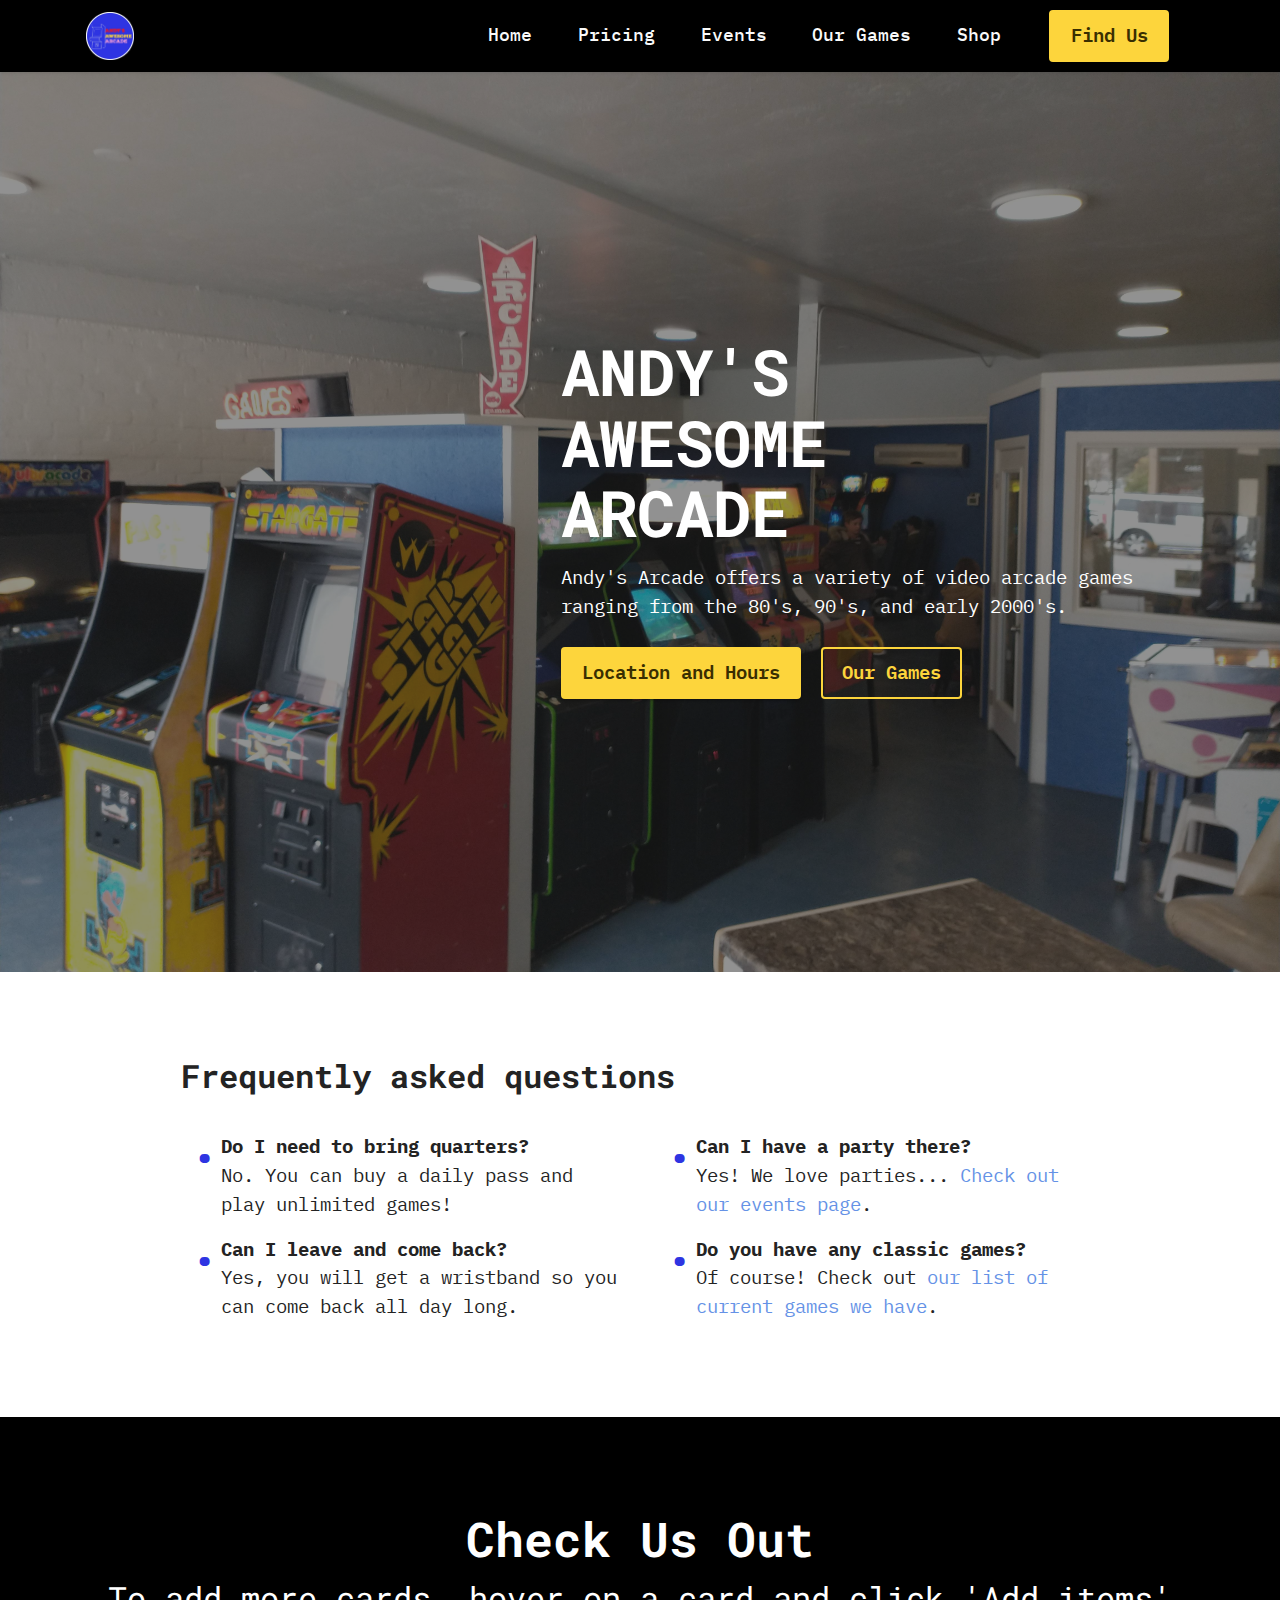
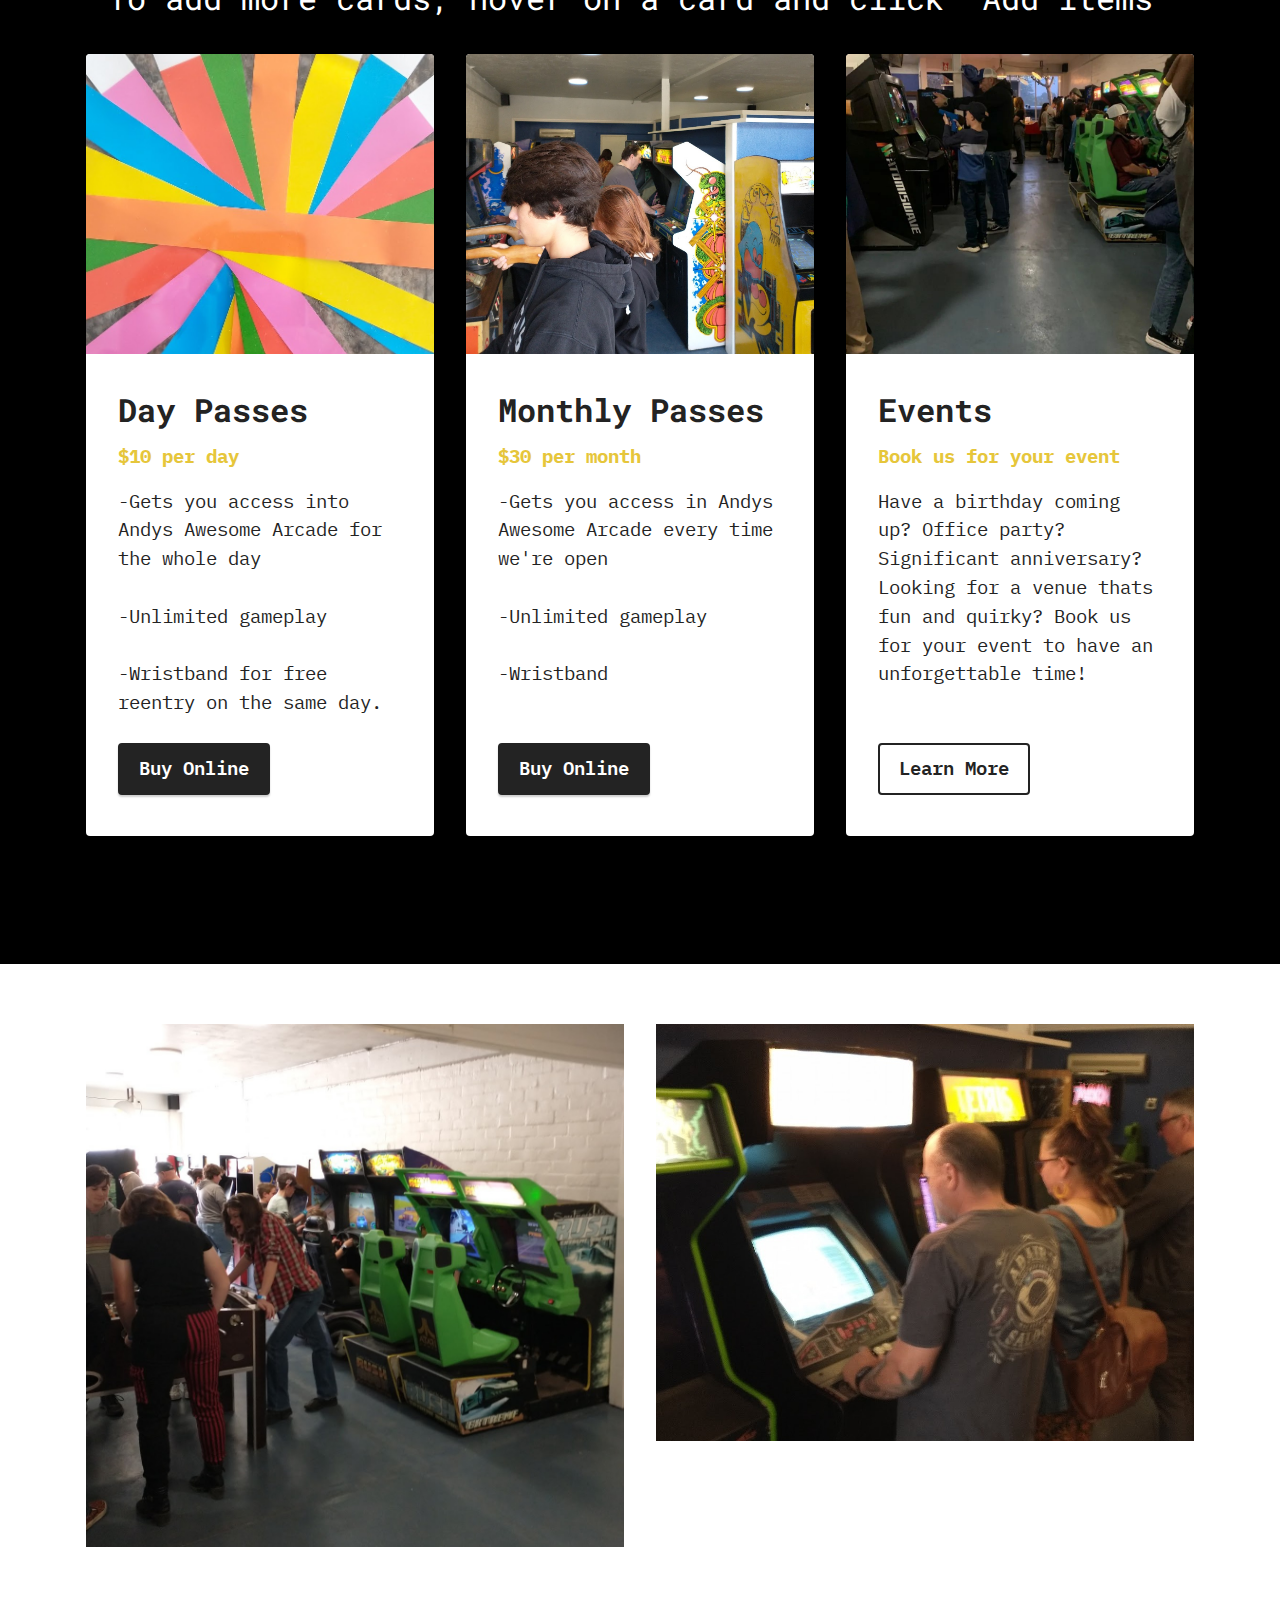
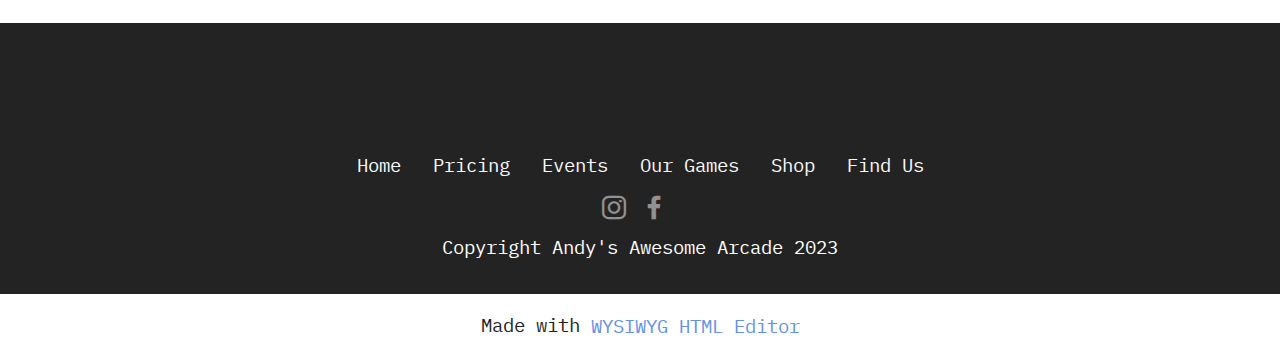
==== index.html @ a1ea24a4 "site" ====
<!DOCTYPE html>
<html  >
<head>
  <!-- Site made with Mobirise Website Builder v5.7.0, https://mobirise.com -->
  <meta charset="UTF-8">
  <meta http-equiv="X-UA-Compatible" content="IE=edge">
  <meta name="generator" content="Mobirise v5.7.0, mobirise.com">
  <meta name="viewport" content="width=device-width, initial-scale=1, minimum-scale=1">
  <link rel="shortcut icon" href="assets/images/316106478-10230409199519890-8951929779500217573-n.png" type="image/x-icon">
  <meta name="description" content="">
  
  
  <title>Home</title>
  <link rel="stylesheet" href="assets/bootstrap/css/bootstrap.min.css">
  <link rel="stylesheet" href="assets/bootstrap/css/bootstrap-grid.min.css">
  <link rel="stylesheet" href="assets/bootstrap/css/bootstrap-reboot.min.css">
  <link rel="stylesheet" href="assets/dropdown/css/style.css">
  <link rel="stylesheet" href="assets/socicon/css/styles.css">
  <link rel="stylesheet" href="assets/theme/css/style.css">
  <link rel="preload" href="https://fonts.googleapis.com/css?family=Roboto+Mono:100,200,300,400,500,600,700,100i,200i,300i,400i,500i,600i,700i&display=swap" as="style" onload="this.onload=null;this.rel='stylesheet'">
  <noscript><link rel="stylesheet" href="https://fonts.googleapis.com/css?family=Roboto+Mono:100,200,300,400,500,600,700,100i,200i,300i,400i,500i,600i,700i&display=swap"></noscript>
  <link rel="preload" href="https://fonts.googleapis.com/css?family=IBM+Plex+Mono:100,100i,200,200i,300,300i,400,400i,500,500i,600,600i,700,700i&display=swap" as="style" onload="this.onload=null;this.rel='stylesheet'">
  <noscript><link rel="stylesheet" href="https://fonts.googleapis.com/css?family=IBM+Plex+Mono:100,100i,200,200i,300,300i,400,400i,500,500i,600,600i,700,700i&display=swap"></noscript>
  <link rel="preload" as="style" href="assets/mobirise/css/mbr-additional.css"><link rel="stylesheet" href="assets/mobirise/css/mbr-additional.css" type="text/css">

  
  
  
</head>
<body>
  
  <section data-bs-version="5.1" class="menu menu2 cid-sFCw1qGFAI" once="menu" id="menu2-23">
    
    <nav class="navbar navbar-dropdown navbar-expand-lg">
        <div class="container">
            <div class="navbar-brand">
                <span class="navbar-logo">
                    <a href="https://mobiri.se">
                        <img src="assets/images/316106478-10230409199519890-8951929779500217573-n.png" alt="Mobirise Website Builder" style="height: 3rem;">
                    </a>
                </span>
                <span class="navbar-caption-wrap"><a class="navbar-caption text-black display-7" href="https://mobiri.se"></a></span>
            </div>
            <button class="navbar-toggler" type="button" data-toggle="collapse" data-bs-toggle="collapse" data-target="#navbarSupportedContent" data-bs-target="#navbarSupportedContent" aria-controls="navbarNavAltMarkup" aria-expanded="false" aria-label="Toggle navigation">
                <div class="hamburger">
                    <span></span>
                    <span></span>
                    <span></span>
                    <span></span>
                </div>
            </button>
            <div class="collapse navbar-collapse" id="navbarSupportedContent">
                <ul class="navbar-nav nav-dropdown" data-app-modern-menu="true"><li class="nav-item"><a class="nav-link link text-white text-primary display-4" href="index.html">Home</a></li>
                    <li class="nav-item"><a class="nav-link link text-white text-primary display-4" href="pricing.html">Pricing</a></li><li class="nav-item"><a class="nav-link link text-white text-primary display-4" href="events.html">Events</a></li><li class="nav-item"><a class="nav-link link text-white text-primary display-4" href="our-games.html">Our Games</a></li>
                    <li class="nav-item"><a class="nav-link link text-white text-primary display-4" href="shop.html">Shop</a>
                    </li></ul>
                
                <div class="navbar-buttons mbr-section-btn"><a class="btn btn-warning display-7" href="find-us.html">Find Us</a></div>
            </div>
        </div>
    </nav>
</section>

<section data-bs-version="5.1" class="header5 cid-tt7wXr9vzv mbr-fullscreen" id="header5-4">

    

    
    <div class="mbr-overlay" style="opacity: 0.5; background-color: rgb(35, 35, 35);"></div>

    <div class="container">
        <div class="row justify-content-end">
            <div class="col-12 col-lg-7">
                <h1 class="mbr-section-title mbr-fonts-style mbr-white mb-3 display-1"><strong>ANDY'S</strong><br><strong>AWESOME</strong><br><strong>ARCADE</strong></h1>
                
                <p class="mbr-text mbr-fonts-style mbr-white display-7">Andy's Arcade offers a variety of video arcade games ranging from the 80's, 90's, and early 2000's.<br></p>
                <div class="mbr-section-btn mt-3"><a class="btn btn-warning display-7" href="find-us.html">Location and Hours</a>
                    <a class="btn btn-warning-outline display-7" href="our-games.html">Our Games</a></div>
            </div>
        </div>
    </div>
</section>

<section data-bs-version="5.1" class="content13 cid-tt9j4soLfM" id="content13-5">
    

    
    
    <div class="container">
        <div class="row justify-content-center">
            <div class="col-md-12 col-lg-10">
                <h3 class="mbr-section-title mbr-fonts-style mb-4 display-5">
                    <strong>Frequently asked questions</strong>
                </h3>
            </div>
        </div>
        <div class="row justify-content-center">
            <div class="col-md-12 col-lg-10">
                <div class="row justify-content-center">
                    <div class="col-12 col-lg-6">
                        <ul class="list mbr-fonts-style display-7">
                            <li><strong>Do I need to bring quarters?</strong><br>No. You can buy a daily pass and play unlimited games!</li>
                            <li><strong>Can I leave and come back?</strong><br>Yes, you will get a wristband so you can come back all day long.</li>
                        </ul>
                    </div>
                    <div class="col-12 col-lg-6">
                        <ul class="list mbr-fonts-style display-7">
                            <li><strong>Can I have a party there?
                                </strong><br>Yes! We love parties... <a href="events.html" class="text-primary">Check out our events page</a>.&nbsp;</li>
                            <li><strong>Do you have any classic games?<br></strong>Of course! Check out <a href="our-games.html" class="text-primary">our list of current games we have</a>.</li>
                        </ul>
                    </div>
                </div>
            </div>
        </div>
    </div>
</section>

<section data-bs-version="5.1" class="features4 cid-tt9jdvpt4F" id="features4-6">
    
    
    <div class="container">
        <div class="mbr-section-head">
            <h4 class="mbr-section-title mbr-fonts-style align-center mb-0 display-2"><strong>Check Us Out</strong></h4>
            <h5 class="mbr-section-subtitle mbr-fonts-style align-center mb-0 mt-2 display-5">To add more cards, hover on a card and
                click 'Add items'</h5>
        </div>
        <div class="row mt-4">
            <div class="item features-image сol-12 col-md-6 col-lg-4">
                <div class="item-wrapper">
                    <div class="item-img">
                        <img src="assets/images/writr.jpeg" alt="Mobirise Website Builder" title="">
                    </div>
                    <div class="item-content">
                        <h5 class="item-title mbr-fonts-style display-5"><strong>Day Passes</strong></h5>
                        <h6 class="item-subtitle mbr-fonts-style mt-1 display-7"><strong>$10 per day&nbsp;</strong></h6>
                        <p class="mbr-text mbr-fonts-style mt-3 display-7">-Gets you access into Andys Awesome Arcade for the whole day<br><br>-Unlimited gameplay<br><br>-Wristband for free reentry on the same day.</p>
                    </div>
                    <div class="mbr-section-btn item-footer mt-2"><a href="https://buy.stripe.com/test_9AQ2af2Mjepc3XWaEE" class="btn item-btn btn-black display-7" target="_blank">Buy Online</a></div>
                </div>
            </div>
            <div class="item features-image сol-12 col-md-6 col-lg-4">
                <div class="item-wrapper">
                    <div class="item-img">
                        <img src="assets/images/untitled2.jpeg" alt="Mobirise Website Builder" title="">
                    </div>
                    <div class="item-content">
                        <h5 class="item-title mbr-fonts-style display-5"><strong>Monthly Passes</strong></h5>
                        <h6 class="item-subtitle mbr-fonts-style mt-1 display-7"><strong>$30 per month</strong></h6>
                        <p class="mbr-text mbr-fonts-style mt-3 display-7">-Gets you access in Andys Awesome Arcade every time we're open<br><br>-Unlimited gameplay<br><br>-Wristband&nbsp;&nbsp;</p>
                    </div>
                    <div class="mbr-section-btn item-footer mt-2"><a href="https://buy.stripe.com/test_8wM3ejgD94OC6645kl" class="btn item-btn btn-black display-7" target="_blank">Buy Online</a></div>
                </div>
            </div>
            <div class="item features-image сol-12 col-md-6 col-lg-4">
                <div class="item-wrapper">
                    <div class="item-img">
                        <img src="assets/images/322487563-914910169666639-5383167619976164730-n.jpeg" alt="Mobirise Website Builder" title="">
                    </div>
                    <div class="item-content">
                        <h5 class="item-title mbr-fonts-style display-5"><strong>Events</strong></h5>
                        <h6 class="item-subtitle mbr-fonts-style mt-1 display-7"><strong>Book us for your event</strong></h6>
                        <p class="mbr-text mbr-fonts-style mt-3 display-7">Have a birthday coming up? Office party? Significant anniversary? Looking for a venue thats fun and quirky? Book us for your event to have an unforgettable time!  <br></p>
                    </div>
                    <div class="mbr-section-btn item-footer mt-2"><a href="page4.html" class="btn item-btn btn-black-outline display-7" target="_blank">Learn More</a></div>
                </div>
            </div>

        </div>
    </div>
</section>

<section data-bs-version="5.1" class="image5 cid-tt9tmgDSw0" id="image5-g">
    
    
    
    <div class="container">
        <div class="row">
            <div class="col-12 col-md-12">
                <div class="row">
                    <div class="col-12 col-lg-6">
                        <div class="img-item mb-3">
                            <img src="assets/images/untitled3.jpeg" alt="Mobirise Website Builder">
                            
                        </div>
                    </div>
                    <div class="col-12 col-lg">
                        <div class="img-item mb-3">
                            <img src="assets/images/old.jpeg" alt="Mobirise Website Builder">
                            
                        </div>
                    </div>
                </div>
            </div>
        </div>
    </div>
</section>

<section data-bs-version="5.1" class="footer3 cid-sFCygHrmNf" once="footers" id="footer3-24">

    

    

    <div class="container">
        <div class="row align-center mbr-white">
            <div class="row row-links">
                <ul class="foot-menu">
                    
                    
                    
                    
                    
                <li class="foot-menu-item mbr-fonts-style display-7"><a href="index.html" class="text-white">Home</a></li><li class="foot-menu-item mbr-fonts-style display-7"><a href="pricing.html" class="text-white text-primary">Pricing</a></li><li class="foot-menu-item mbr-fonts-style display-7"><a href="events.html" class="text-white text-primary">Events</a></li><li class="foot-menu-item mbr-fonts-style display-7"><a href="our-games.html" class="text-white text-primary">Our Games</a></li><li class="foot-menu-item mbr-fonts-style display-7"><a href="shop.html" class="text-white text-primary">Shop</a></li><li class="foot-menu-item mbr-fonts-style display-7"><a href="find-us.html" class="text-white text-primary">Find Us</a></li></ul>
            </div>
            <div class="row social-row">
                <div class="social-list align-right pb-2">
                    
                    
                    
                    
                    
                    
                <div class="soc-item">
                        <a href="https://www.instagram.com/andysawesomearcade" target="_blank">
                            <span class="mbr-iconfont mbr-iconfont-social socicon-instagram socicon"></span>
                        </a>
                    </div><div class="soc-item">
                        <a href="https://www.facebook.com/people/Andys-Awesome-Arcade/100087944451915/" target="_blank">
                            <span class="mbr-iconfont mbr-iconfont-social socicon-facebook socicon"></span>
                        </a>
                    </div></div>
            </div>
            <div class="row row-copirayt">
                <p class="mbr-text mb-0 mbr-fonts-style mbr-white align-center display-7">Copyright Andy's Awesome Arcade 2023</p>
            </div>
        </div>
    </div>
</section><section class="display-7" style="padding: 0;align-items: center;justify-content: center;flex-wrap: wrap;    align-content: center;display: flex;position: relative;height: 4rem;"><a href="https://mobiri.se/2667742" style="flex: 1 1;height: 4rem;position: absolute;width: 100%;z-index: 1;"><img alt="" style="height: 4rem;" src="[data-uri]"></a><p style="margin: 0;text-align: center;" class="display-7">Made with &#8204;</p><a style="z-index:1" href="https://mobirise.com/builder/easiest-website-builder.html">WYSIWYG HTML Editor</a></section><script src="assets/bootstrap/js/bootstrap.bundle.min.js"></script>  <script src="assets/smoothscroll/smooth-scroll.js"></script>  <script src="assets/ytplayer/index.js"></script>  <script src="assets/dropdown/js/navbar-dropdown.js"></script>  <script src="assets/theme/js/script.js"></script>  
  
  
</body>
</html>
---- assets/dropdown/css/style.css ----
.navbar-dropdown {
  left: 0;
  padding: 0;
  position: absolute;
  right: 0;
  top: 0;
  transition: all 0.45s ease;
  z-index: 1030;
  background: #282828; }
  .navbar-dropdown .navbar-logo {
    margin-right: 0.8rem;
    transition: margin 0.3s ease-in-out;
    vertical-align: middle; }
    .navbar-dropdown .navbar-logo img {
      height: 3.125rem;
      transition: all 0.3s ease-in-out; }
    .navbar-dropdown .navbar-logo.mbr-iconfont {
      font-size: 3.125rem;
      line-height: 3.125rem; }
  .navbar-dropdown .navbar-caption {
    font-weight: 700;
    white-space: normal;
    vertical-align: -4px;
    line-height: 3.125rem !important; }
    .navbar-dropdown .navbar-caption, .navbar-dropdown .navbar-caption:hover {
      color: inherit;
      text-decoration: none; }
  .navbar-dropdown .mbr-iconfont + .navbar-caption {
    vertical-align: -1px; }
  .navbar-dropdown.navbar-fixed-top {
    position: fixed; }
  .navbar-dropdown .navbar-brand span {
    vertical-align: -4px; }
  .navbar-dropdown.bg-color.transparent {
    background: none; }
  .navbar-dropdown.navbar-short .navbar-brand {
    padding: 0.625rem 0; }
    .navbar-dropdown.navbar-short .navbar-brand span {
      vertical-align: -1px; }
  .navbar-dropdown.navbar-short .navbar-caption {
    line-height: 2.375rem !important;
    vertical-align: -2px; }
  .navbar-dropdown.navbar-short .navbar-logo {
    margin-right: 0.5rem; }
    .navbar-dropdown.navbar-short .navbar-logo img {
      height: 2.375rem; }
    .navbar-dropdown.navbar-short .navbar-logo.mbr-iconfont {
      font-size: 2.375rem;
      line-height: 2.375rem; }
  .navbar-dropdown.navbar-short .mbr-table-cell {
    height: 3.625rem; }
  .navbar-dropdown .navbar-close {
    left: 0.6875rem;
    position: fixed;
    top: 0.75rem;
    z-index: 1000; }
  .navbar-dropdown .hamburger-icon {
    content: "";
    display: inline-block;
    vertical-align: middle;
    width: 16px;
    -webkit-box-shadow: 0 -6px 0 1px #282828,0 0 0 1px #282828,0 6px 0 1px #282828;
    -moz-box-shadow: 0 -6px 0 1px #282828,0 0 0 1px #282828,0 6px 0 1px #282828;
    box-shadow: 0 -6px 0 1px #282828,0 0 0 1px #282828,0 6px 0 1px #282828; }

.dropdown-menu .dropdown-toggle[data-toggle="dropdown-submenu"]::after {
  border-bottom: 0.35em solid transparent;
  border-left: 0.35em solid;
  border-right: 0;
  border-top: 0.35em solid transparent;
  margin-left: 0.3rem; }

.dropdown-menu .dropdown-item:focus {
  outline: 0; }

.nav-dropdown {
  font-size: 0.75rem;
  font-weight: 500;
  height: auto !important; }
  .nav-dropdown .nav-btn {
    padding-left: 1rem; }
  .nav-dropdown .link {
    margin: .667em 1.667em;
    font-weight: 500;
    padding: 0;
    transition: color .2s ease-in-out; }
    .nav-dropdown .link.dropdown-toggle {
      margin-right: 2.583em; }
      .nav-dropdown .link.dropdown-toggle::after {
        margin-left: .25rem;
        border-top: 0.35em solid;
        border-right: 0.35em solid transparent;
        border-left: 0.35em solid transparent;
        border-bottom: 0; }
      .nav-dropdown .link.dropdown-toggle[aria-expanded="true"] {
        margin: 0;
        padding: 0.667em 3.263em  0.667em 1.667em; }
  .nav-dropdown .link::after,
  .nav-dropdown .dropdown-item::after {
    color: inherit; }
  .nav-dropdown .btn {
    font-size: 0.75rem;
    font-weight: 700;
    letter-spacing: 0;
    margin-bottom: 0;
    padding-left: 1.25rem;
    padding-right: 1.25rem; }
  .nav-dropdown .dropdown-menu {
    border-radius: 0;
    border: 0;
    left: 0;
    margin: 0;
    padding-bottom: 1.25rem;
    padding-top: 1.25rem;
    position: relative; }
  .nav-dropdown .dropdown-submenu {
    margin-left: 0.125rem;
    top: 0; }
  .nav-dropdown .dropdown-item {
    font-weight: 500;
    line-height: 2;
    padding: 0.3846em 4.615em 0.3846em 1.5385em;
    position: relative;
    transition: color .2s ease-in-out, background-color .2s ease-in-out; }
    .nav-dropdown .dropdown-item::after {
      margin-top: -0.3077em;
      position: absolute;
      right: 1.1538em;
      top: 50%; }
    .nav-dropdown .dropdown-item:focus, .nav-dropdown .dropdown-item:hover {
      background: none; }

@media (max-width: 767px) {
  .nav-dropdown.navbar-toggleable-sm {
    bottom: 0;
    display: none;
    left: 0;
    overflow-x: hidden;
    position: fixed;
    top: 0;
    transform: translateX(-100%);
    -ms-transform: translateX(-100%);
    -webkit-transform: translateX(-100%);
    width: 18.75rem;
    z-index: 999; } }
.nav-dropdown.navbar-toggleable-xl {
  bottom: 0;
  display: none;
  left: 0;
  overflow-x: hidden;
  position: fixed;
  top: 0;
  transform: translateX(-100%);
  -ms-transform: translateX(-100%);
  -webkit-transform: translateX(-100%);
  width: 18.75rem;
  z-index: 999; }

.nav-dropdown-sm {
  display: block !important;
  overflow-x: hidden;
  overflow: auto;
  padding-top: 3.875rem; }
  .nav-dropdown-sm::after {
    content: "";
    display: block;
    height: 3rem;
    width: 100%; }
  .nav-dropdown-sm.collapse.in ~ .navbar-close {
    display: block !important; }
  .nav-dropdown-sm.collapsing, .nav-dropdown-sm.collapse.in {
    transform: translateX(0);
    -ms-transform: translateX(0);
    -webkit-transform: translateX(0);
    transition: all 0.25s ease-out;
    -webkit-transition: all 0.25s ease-out;
    background: #282828; }
  .nav-dropdown-sm.collapsing[aria-expanded="false"] {
    transform: translateX(-100%);
    -ms-transform: translateX(-100%);
    -webkit-transform: translateX(-100%); }
  .nav-dropdown-sm .nav-item {
    display: block;
    margin-left: 0 !important;
    padding-left: 0; }
  .nav-dropdown-sm .link,
  .nav-dropdown-sm .dropdown-item {
    border-top: 1px dotted rgba(255, 255, 255, 0.1);
    font-size: 0.8125rem;
    line-height: 1.6;
    margin: 0 !important;
    padding: 0.875rem 2.4rem 0.875rem 1.5625rem !important;
    position: relative;
    white-space: normal; }
    .nav-dropdown-sm .link:focus, .nav-dropdown-sm .link:hover,
    .nav-dropdown-sm .dropdown-item:focus,
    .nav-dropdown-sm .dropdown-item:hover {
      background: rgba(0, 0, 0, 0.2) !important;
      color: #c0a375; }
  .nav-dropdown-sm .nav-btn {
    position: relative;
    padding: 1.5625rem 1.5625rem 0 1.5625rem; }
    .nav-dropdown-sm .nav-btn::before {
      border-top: 1px dotted rgba(255, 255, 255, 0.1);
      content: "";
      left: 0;
      position: absolute;
      top: 0;
      width: 100%; }
    .nav-dropdown-sm .nav-btn + .nav-btn {
      padding-top: 0.625rem; }
      .nav-dropdown-sm .nav-btn + .nav-btn::before {
        display: none; }
  .nav-dropdown-sm .btn {
    padding: 0.625rem 0; }
  .nav-dropdown-sm .dropdown-toggle[data-toggle="dropdown-submenu"]::after {
    margin-left: .25rem;
    border-top: 0.35em solid;
    border-right: 0.35em solid transparent;
    border-left: 0.35em solid transparent;
    border-bottom: 0; }
  .nav-dropdown-sm .dropdown-toggle[data-toggle="dropdown-submenu"][aria-expanded="true"]::after {
    border-top: 0;
    border-right: 0.35em solid transparent;
    border-left: 0.35em solid transparent;
    border-bottom: 0.35em solid; }
  .nav-dropdown-sm .dropdown-menu {
    margin: 0;
    padding: 0;
    position: relative;
    top: 0;
    left: 0;
    width: 100%;
    border: 0;
    float: none;
    border-radius: 0;
    background: none; }
  .nav-dropdown-sm .dropdown-submenu {
    left: 100%;
    margin-left: 0.125rem;
    margin-top: -1.25rem;
    top: 0; }

.navbar-toggleable-sm .nav-dropdown .dropdown-menu {
  position: absolute; }

.navbar-toggleable-sm .nav-dropdown .dropdown-submenu {
  left: 100%;
  margin-left: 0.125rem;
  margin-top: -1.25rem;
  top: 0; }

.navbar-toggleable-sm.opened .nav-dropdown .dropdown-menu {
  position: relative; }

.navbar-toggleable-sm.opened .nav-dropdown .dropdown-submenu {
  left: 0;
  margin-left: 00rem;
  margin-top: 0rem;
  top: 0; }

.is-builder .nav-dropdown.collapsing {
  transition: none !important; }
---- assets/socicon/css/styles.css ----
@charset "UTF-8";

@font-face {
  font-family: 'Socicon';
  src:  url('../fonts/socicon.eot');
  src:  url('../fonts/socicon.eot?#iefix') format('embedded-opentype'),
    url('../fonts/socicon.woff2') format('woff2'),
    url('../fonts/socicon.ttf') format('truetype'),
    url('../fonts/socicon.woff') format('woff'),
    url('../fonts/socicon.svg#socicon') format('svg');
  font-weight: normal;
  font-style: normal;
  font-display: swap;
}

[data-icon]:before {
  font-family: "socicon" !important;
  content: attr(data-icon);
  font-style: normal !important;
  font-weight: normal !important;
  font-variant: normal !important;
  text-transform: none !important;
  speak: none;
  line-height: 1;
  -webkit-font-smoothing: antialiased;
  -moz-osx-font-smoothing: grayscale;
}

[class^="socicon-"], [class*=" socicon-"] {
  /* use !important to prevent issues with browser extensions that change fonts */
  font-family: 'Socicon' !important;
  speak: none;
  font-style: normal;
  font-weight: normal;
  font-variant: normal;
  text-transform: none;
  line-height: 1;

  /* Better Font Rendering =========== */
  -webkit-font-smoothing: antialiased;
  -moz-osx-font-smoothing: grayscale;
}

.socicon-eitaa:before {
  content: "\e97c";
}
.socicon-soroush:before {
  content: "\e97d";
}
.socicon-bale:before {
  content: "\e97e";
}
.socicon-zazzle:before {
  content: "\e97b";
}
.socicon-society6:before {
  content: "\e97a";
}
.socicon-redbubble:before {
  content: "\e979";
}
.socicon-avvo:before {
  content: "\e978";
}
.socicon-stitcher:before {
  content: "\e977";
}
.socicon-googlehangouts:before {
  content: "\e974";
}
.socicon-dlive:before {
  content: "\e975";
}
.socicon-vsco:before {
  content: "\e976";
}
.socicon-flipboard:before {
  content: "\e973";
}
.socicon-ubuntu:before {
  content: "\e958";
}
.socicon-artstation:before {
  content: "\e959";
}
.socicon-invision:before {
  content: "\e95a";
}
.socicon-torial:before {
  content: "\e95b";
}
.socicon-collectorz:before {
  content: "\e95c";
}
.socicon-seenthis:before {
  content: "\e95d";
}
.socicon-googleplaymusic:before {
  content: "\e95e";
}
.socicon-debian:before {
  content: "\e95f";
}
.socicon-filmfreeway:before {
  content: "\e960";
}
.socicon-gnome:before {
  content: "\e961";
}
.socicon-itchio:before {
  content: "\e962";
}
.socicon-jamendo:before {
  content: "\e963";
}
.socicon-mix:before {
  content: "\e964";
}
.socicon-sharepoint:before {
  content: "\e965";
}
.socicon-tinder:before {
  content: "\e966";
}
.socicon-windguru:before {
  content: "\e967";
}
.socicon-cdbaby:before {
  content: "\e968";
}
.socicon-elementaryos:before {
  content: "\e969";
}
.socicon-stage32:before {
  content: "\e96a";
}
.socicon-tiktok:before {
  content: "\e96b";
}
.socicon-gitter:before {
  content: "\e96c";
}
.socicon-letterboxd:before {
  content: "\e96d";
}
.socicon-threema:before {
  content: "\e96e";
}
.socicon-splice:before {
  content: "\e96f";
}
.socicon-metapop:before {
  content: "\e970";
}
.socicon-naver:before {
  content: "\e971";
}
.socicon-remote:before {
  content: "\e972";
}
.socicon-internet:before {
  content: "\e957";
}
.socicon-moddb:before {
  content: "\e94b";
}
.socicon-indiedb:before {
  content: "\e94c";
}
.socicon-traxsource:before {
  content: "\e94d";
}
.socicon-gamefor:before {
  content: "\e94e";
}
.socicon-pixiv:before {
  content: "\e94f";
}
.socicon-myanimelist:before {
  content: "\e950";
}
.socicon-blackberry:before {
  content: "\e951";
}
.socicon-wickr:before {
  content: "\e952";
}
.socicon-spip:before {
  content: "\e953";
}
.socicon-napster:before {
  content: "\e954";
}
.socicon-beatport:before {
  content: "\e955";
}
.socicon-hackerone:before {
  content: "\e956";
}
.socicon-hackernews:before {
  content: "\e946";
}
.socicon-smashwords:before {
  content: "\e947";
}
.socicon-kobo:before {
  content: "\e948";
}
.socicon-bookbub:before {
  content: "\e949";
}
.socicon-mailru:before {
  content: "\e94a";
}
.socicon-gitlab:before {
  content: "\e945";
}
.socicon-instructables:before {
  content: "\e944";
}
.socicon-portfolio:before {
  content: "\e943";
}
.socicon-codered:before {
  content: "\e940";
}
.socicon-origin:before {
  content: "\e941";
}
.socicon-nextdoor:before {
  content: "\e942";
}
.socicon-udemy:before {
  content: "\e93f";
}
.socicon-livemaster:before {
  content: "\e93e";
}
.socicon-crunchbase:before {
  content: "\e93b";
}
.socicon-homefy:before {
  content: "\e93c";
}
.socicon-calendly:before {
  content: "\e93d";
}
.socicon-realtor:before {
  content: "\e90f";
}
.socicon-tidal:before {
  content: "\e910";
}
.socicon-qobuz:before {
  content: "\e911";
}
.socicon-natgeo:before {
  content: "\e912";
}
.socicon-mastodon:before {
  content: "\e913";
}
.socicon-unsplash:before {
  content: "\e914";
}
.socicon-homeadvisor:before {
  content: "\e915";
}
.socicon-angieslist:before {
  content: "\e916";
}
.socicon-codepen:before {
  content: "\e917";
}
.socicon-slack:before {
  content: "\e918";
}
.socicon-openaigym:before {
  content: "\e919";
}
.socicon-logmein:before {
  content: "\e91a";
}
.socicon-fiverr:before {
  content: "\e91b";
}
.socicon-gotomeeting:before {
  content: "\e91c";
}
.socicon-aliexpress:before {
  content: "\e91d";
}
.socicon-guru:before {
  content: "\e91e";
}
.socicon-appstore:before {
  content: "\e91f";
}
.socicon-homes:before {
  content: "\e920";
}
.socicon-zoom:before {
  content: "\e921";
}
.socicon-alibaba:before {
  content: "\e922";
}
.socicon-craigslist:before {
  content: "\e923";
}
.socicon-wix:before {
  content: "\e924";
}
.socicon-redfin:before {
  content: "\e925";
}
.socicon-googlecalendar:before {
  content: "\e926";
}
.socicon-shopify:before {
  content: "\e927";
}
.socicon-freelancer:before {
  content: "\e928";
}
.socicon-seedrs:before {
  content: "\e929";
}
.socicon-bing:before {
  content: "\e92a";
}
.socicon-doodle:before {
  content: "\e92b";
}
.socicon-bonanza:before {
  content: "\e92c";
}
.socicon-squarespace:before {
  content: "\e92d";
}
.socicon-toptal:before {
  content: "\e92e";
}
.socicon-gust:before {
  content: "\e92f";
}
.socicon-ask:before {
  content: "\e930";
}
.socicon-trulia:before {
  content: "\e931";
}
.socicon-loomly:before {
  content: "\e932";
}
.socicon-ghost:before {
  content: "\e933";
}
.socicon-upwork:before {
  content: "\e934";
}
.socicon-fundable:before {
  content: "\e935";
}
.socicon-booking:before {
  content: "\e936";
}
.socicon-googlemaps:before {
  content: "\e937";
}
.socicon-zillow:before {
  content: "\e938";
}
.socicon-niconico:before {
  content: "\e939";
}
.socicon-toneden:before {
  content: "\e93a";
}
.socicon-augment:before {
  content: "\e908";
}
.socicon-bitbucket:before {
  content: "\e909";
}
.socicon-fyuse:before {
  content: "\e90a";
}
.socicon-yt-gaming:before {
  content: "\e90b";
}
.socicon-sketchfab:before {
  content: "\e90c";
}
.socicon-mobcrush:before {
  content: "\e90d";
}
.socicon-microsoft:before {
  content: "\e90e";
}
.socicon-pandora:before {
  content: "\e907";
}
.socicon-messenger:before {
  content: "\e906";
}
.socicon-gamewisp:before {
  content: "\e905";
}
.socicon-bloglovin:before {
  content: "\e904";
}
.socicon-tunein:before {
  content: "\e903";
}
.socicon-gamejolt:before {
  content: "\e901";
}
.socicon-trello:before {
  content: "\e902";
}
.socicon-spreadshirt:before {
  content: "\e900";
}
.socicon-500px:before {
  content: "\e000";
}
.socicon-8tracks:before {
  content: "\e001";
}
.socicon-airbnb:before {
  content: "\e002";
}
.socicon-alliance:before {
  content: "\e003";
}
.socicon-amazon:before {
  content: "\e004";
}
.socicon-amplement:before {
  content: "\e005";
}
.socicon-android:before {
  content: "\e006";
}
.socicon-angellist:before {
  content: "\e007";
}
.socicon-apple:before {
  content: "\e008";
}
.socicon-appnet:before {
  content: "\e009";
}
.socicon-baidu:before {
  content: "\e00a";
}
.socicon-bandcamp:before {
  content: "\e00b";
}
.socicon-battlenet:before {
  content: "\e00c";
}
.socicon-mixer:before {
  content: "\e00d";
}
.socicon-bebee:before {
  content: "\e00e";
}
.socicon-bebo:before {
  content: "\e00f";
}
.socicon-behance:before {
  content: "\e010";
}
.socicon-blizzard:before {
  content: "\e011";
}
.socicon-blogger:before {
  content: "\e012";
}
.socicon-buffer:before {
  content: "\e013";
}
.socicon-chrome:before {
  content: "\e014";
}
.socicon-coderwall:before {
  content: "\e015";
}
.socicon-curse:before {
  content: "\e016";
}
.socicon-dailymotion:before {
  content: "\e017";
}
.socicon-deezer:before {
  content: "\e018";
}
.socicon-delicious:before {
  content: "\e019";
}
.socicon-deviantart:before {
  content: "\e01a";
}
.socicon-diablo:before {
  content: "\e01b";
}
.socicon-digg:before {
  content: "\e01c";
}
.socicon-discord:before {
  content: "\e01d";
}
.socicon-disqus:before {
  content: "\e01e";
}
.socicon-douban:before {
  content: "\e01f";
}
.socicon-draugiem:before {
  content: "\e020";
}
.socicon-dribbble:before {
  content: "\e021";
}
.socicon-drupal:before {
  content: "\e022";
}
.socicon-ebay:before {
  content: "\e023";
}
.socicon-ello:before {
  content: "\e024";
}
.socicon-endomodo:before {
  content: "\e025";
}
.socicon-envato:before {
  content: "\e026";
}
.socicon-etsy:before {
  content: "\e027";
}
.socicon-facebook:before {
  content: "\e028";
}
.socicon-feedburner:before {
  content: "\e029";
}
.socicon-filmweb:before {
  content: "\e02a";
}
.socicon-firefox:before {
  content: "\e02b";
}
.socicon-flattr:before {
  content: "\e02c";
}
.socicon-flickr:before {
  content: "\e02d";
}
.socicon-formulr:before {
  content: "\e02e";
}
.socicon-forrst:before {
  content: "\e02f";
}
.socicon-foursquare:before {
  content: "\e030";
}
.socicon-friendfeed:before {
  content: "\e031";
}
.socicon-github:before {
  content: "\e032";
}
.socicon-goodreads:before {
  content: "\e033";
}
.socicon-google:before {
  content: "\e034";
}
.socicon-googlescholar:before {
  content: "\e035";
}
.socicon-googlegroups:before {
  content: "\e036";
}
.socicon-googlephotos:before {
  content: "\e037";
}
.socicon-googleplus:before {
  content: "\e038";
}
.socicon-grooveshark:before {
  content: "\e039";
}
.socicon-hackerrank:before {
  content: "\e03a";
}
.socicon-hearthstone:before {
  content: "\e03b";
}
.socicon-hellocoton:before {
  content: "\e03c";
}
.socicon-heroes:before {
  content: "\e03d";
}
.socicon-smashcast:before {
  content: "\e03e";
}
.socicon-horde:before {
  content: "\e03f";
}
.socicon-houzz:before {
  content: "\e040";
}
.socicon-icq:before {
  content: "\e041";
}
.socicon-identica:before {
  content: "\e042";
}
.socicon-imdb:before {
  content: "\e043";
}
.socicon-instagram:before {
  content: "\e044";
}
.socicon-issuu:before {
  content: "\e045";
}
.socicon-istock:before {
  content: "\e046";
}
.socicon-itunes:before {
  content: "\e047";
}
.socicon-keybase:before {
  content: "\e048";
}
.socicon-lanyrd:before {
  content: "\e049";
}
.socicon-lastfm:before {
  content: "\e04a";
}
.socicon-line:before {
  content: "\e04b";
}
.socicon-linkedin:before {
  content: "\e04c";
}
.socicon-livejournal:before {
  content: "\e04d";
}
.socicon-lyft:before {
  content: "\e04e";
}
.socicon-macos:before {
  content: "\e04f";
}
.socicon-mail:before {
  content: "\e050";
}
.socicon-medium:before {
  content: "\e051";
}
.socicon-meetup:before {
  content: "\e052";
}
.socicon-mixcloud:before {
  content: "\e053";
}
.socicon-modelmayhem:before {
  content: "\e054";
}
.socicon-mumble:before {
  content: "\e055";
}
.socicon-myspace:before {
  content: "\e056";
}
.socicon-newsvine:before {
  content: "\e057";
}
.socicon-nintendo:before {
  content: "\e058";
}
.socicon-npm:before {
  content: "\e059";
}
.socicon-odnoklassniki:before {
  content: "\e05a";
}
.socicon-openid:before {
  content: "\e05b";
}
.socicon-opera:before {
  content: "\e05c";
}
.socicon-outlook:before {
  content: "\e05d";
}
.socicon-overwatch:before {
  content: "\e05e";
}
.socicon-patreon:before {
  content: "\e05f";
}
.socicon-paypal:before {
  content: "\e060";
}
.socicon-periscope:before {
  content: "\e061";
}
.socicon-persona:before {
  content: "\e062";
}
.socicon-pinterest:before {
  content: "\e063";
}
.socicon-play:before {
  content: "\e064";
}
.socicon-player:before {
  content: "\e065";
}
.socicon-playstation:before {
  content: "\e066";
}
.socicon-pocket:before {
  content: "\e067";
}
.socicon-qq:before {
  content: "\e068";
}
.socicon-quora:before {
  content: "\e069";
}
.socicon-raidcall:before {
  content: "\e06a";
}
.socicon-ravelry:before {
  content: "\e06b";
}
.socicon-reddit:before {
  content: "\e06c";
}
.socicon-renren:before {
  content: "\e06d";
}
.socicon-researchgate:before {
  content: "\e06e";
}
.socicon-residentadvisor:before {
  content: "\e06f";
}
.socicon-reverbnation:before {
  content: "\e070";
}
.socicon-rss:before {
  content: "\e071";
}
.socicon-sharethis:before {
  content: "\e072";
}
.socicon-skype:before {
  content: "\e073";
}
.socicon-slideshare:before {
  content: "\e074";
}
.socicon-smugmug:before {
  content: "\e075";
}
.socicon-snapchat:before {
  content: "\e076";
}
.socicon-songkick:before {
  content: "\e077";
}
.socicon-soundcloud:before {
  content: "\e078";
}
.socicon-spotify:before {
  content: "\e079";
}
.socicon-stackexchange:before {
  content: "\e07a";
}
.socicon-stackoverflow:before {
  content: "\e07b";
}
.socicon-starcraft:before {
  content: "\e07c";
}
.socicon-stayfriends:before {
  content: "\e07d";
}
.socicon-steam:before {
  content: "\e07e";
}
.socicon-storehouse:before {
  content: "\e07f";
}
.socicon-strava:before {
  content: "\e080";
}
.socicon-streamjar:before {
  content: "\e081";
}
.socicon-stumbleupon:before {
  content: "\e082";
}
.socicon-swarm:before {
  content: "\e083";
}
.socicon-teamspeak:before {
  content: "\e084";
}
.socicon-teamviewer:before {
  content: "\e085";
}
.socicon-technorati:before {
  content: "\e086";
}
.socicon-telegram:before {
  content: "\e087";
}
.socicon-tripadvisor:before {
  content: "\e088";
}
.socicon-tripit:before {
  content: "\e089";
}
.socicon-triplej:before {
  content: "\e08a";
}
.socicon-tumblr:before {
  content: "\e08b";
}
.socicon-twitch:before {
  content: "\e08c";
}
.socicon-twitter:before {
  content: "\e08d";
}
.socicon-uber:before {
  content: "\e08e";
}
.socicon-ventrilo:before {
  content: "\e08f";
}
.socicon-viadeo:before {
  content: "\e090";
}
.socicon-viber:before {
  content: "\e091";
}
.socicon-viewbug:before {
  content: "\e092";
}
.socicon-vimeo:before {
  content: "\e093";
}
.socicon-vine:before {
  content: "\e094";
}
.socicon-vkontakte:before {
  content: "\e095";
}
.socicon-warcraft:before {
  content: "\e096";
}
.socicon-wechat:before {
  content: "\e097";
}
.socicon-weibo:before {
  content: "\e098";
}
.socicon-whatsapp:before {
  content: "\e099";
}
.socicon-wikipedia:before {
  content: "\e09a";
}
.socicon-windows:before {
  content: "\e09b";
}
.socicon-wordpress:before {
  content: "\e09c";
}
.socicon-wykop:before {
  content: "\e09d";
}
.socicon-xbox:before {
  content: "\e09e";
}
.socicon-xing:before {
  content: "\e09f";
}
.socicon-yahoo:before {
  content: "\e0a0";
}
.socicon-yammer:before {
  content: "\e0a1";
}
.socicon-yandex:before {
  content: "\e0a2";
}
.socicon-yelp:before {
  content: "\e0a3";
}
.socicon-younow:before {
  content: "\e0a4";
}
.socicon-youtube:before {
  content: "\e0a5";
}
.socicon-zapier:before {
  content: "\e0a6";
}
.socicon-zerply:before {
  content: "\e0a7";
}
.socicon-zomato:before {
  content: "\e0a8";
}
.socicon-zynga:before {
  content: "\e0a9";
}
---- assets/theme/css/style.css ----
@charset "UTF-8";
section {
  background-color: #ffffff;
}

body {
  font-style: normal;
  line-height: 1.5;
  font-weight: 400;
  color: #232323;
  position: relative;
}

button {
  background-color: transparent;
  border-color: transparent;
}

section,
.container,
.container-fluid {
  position: relative;
  word-wrap: break-word;
}

a.mbr-iconfont:hover {
  text-decoration: none;
}

.article .lead p,
.article .lead ul,
.article .lead ol,
.article .lead pre,
.article .lead blockquote {
  margin-bottom: 0;
}

a {
  font-style: normal;
  font-weight: 400;
  cursor: pointer;
}
a, a:hover {
  text-decoration: none;
}

.mbr-section-title {
  font-style: normal;
  line-height: 1.3;
}

.mbr-section-subtitle {
  line-height: 1.3;
}

.mbr-text {
  font-style: normal;
  line-height: 1.7;
}

h1,
h2,
h3,
h4,
h5,
h6,
.display-1,
.display-2,
.display-4,
.display-5,
.display-7,
span,
p,
a {
  line-height: 1;
  word-break: break-word;
  word-wrap: break-word;
  font-weight: 400;
}

b,
strong {
  font-weight: bold;
}

input:-webkit-autofill, input:-webkit-autofill:hover, input:-webkit-autofill:focus, input:-webkit-autofill:active {
  transition-delay: 9999s;
  -webkit-transition-property: background-color, color;
  transition-property: background-color, color;
}

textarea[type=hidden] {
  display: none;
}

section {
  background-position: 50% 50%;
  background-repeat: no-repeat;
  background-size: cover;
}
section .mbr-background-video,
section .mbr-background-video-preview {
  position: absolute;
  bottom: 0;
  left: 0;
  right: 0;
  top: 0;
}

.hidden {
  visibility: hidden;
}

.mbr-z-index20 {
  z-index: 20;
}

/*! Base colors */
.mbr-white {
  color: #ffffff;
}

.mbr-black {
  color: #111111;
}

.mbr-bg-white {
  background-color: #ffffff;
}

.mbr-bg-black {
  background-color: #000000;
}

/*! Text-aligns */
.align-left {
  text-align: left;
}

.align-center {
  text-align: center;
}

.align-right {
  text-align: right;
}

/*! Font-weight  */
.mbr-light {
  font-weight: 300;
}

.mbr-regular {
  font-weight: 400;
}

.mbr-semibold {
  font-weight: 500;
}

.mbr-bold {
  font-weight: 700;
}

/*! Media  */
.media-content {
  flex-basis: 100%;
}

.media-container-row {
  display: flex;
  flex-direction: row;
  flex-wrap: wrap;
  justify-content: center;
  align-content: center;
  align-items: start;
}
.media-container-row .media-size-item {
  width: 400px;
}

.media-container-column {
  display: flex;
  flex-direction: column;
  flex-wrap: wrap;
  justify-content: center;
  align-content: center;
  align-items: stretch;
}
.media-container-column > * {
  width: 100%;
}

@media (min-width: 992px) {
  .media-container-row {
    flex-wrap: nowrap;
  }
}
figure {
  margin-bottom: 0;
  overflow: hidden;
}

figure[mbr-media-size] {
  transition: width 0.1s;
}

img,
iframe {
  display: block;
  width: 100%;
}

.card {
  background-color: transparent;
  border: none;
}

.card-box {
  width: 100%;
}

.card-img {
  text-align: center;
  flex-shrink: 0;
  -webkit-flex-shrink: 0;
}

.media {
  max-width: 100%;
  margin: 0 auto;
}

.mbr-figure {
  align-self: center;
}

.media-container > div {
  max-width: 100%;
}

.mbr-figure img,
.card-img img {
  width: 100%;
}

@media (max-width: 991px) {
  .media-size-item {
    width: auto !important;
  }

  .media {
    width: auto;
  }

  .mbr-figure {
    width: 100% !important;
  }
}
/*! Buttons */
.mbr-section-btn {
  margin-left: -0.6rem;
  margin-right: -0.6rem;
  font-size: 0;
}

.btn {
  font-weight: 600;
  border-width: 1px;
  font-style: normal;
  margin: 0.6rem 0.6rem;
  white-space: normal;
  transition: all 0.2s ease-in-out;
  display: inline-flex;
  align-items: center;
  justify-content: center;
  word-break: break-word;
}

.btn-sm {
  font-weight: 600;
  letter-spacing: 0px;
  transition: all 0.3s ease-in-out;
}

.btn-md {
  font-weight: 600;
  letter-spacing: 0px;
  transition: all 0.3s ease-in-out;
}

.btn-lg {
  font-weight: 600;
  letter-spacing: 0px;
  transition: all 0.3s ease-in-out;
}

.btn-form {
  margin: 0;
}
.btn-form:hover {
  cursor: pointer;
}

nav .mbr-section-btn {
  margin-left: 0rem;
  margin-right: 0rem;
}

/*! Btn icon margin */
.btn .mbr-iconfont,
.btn.btn-sm .mbr-iconfont {
  order: 1;
  cursor: pointer;
  margin-left: 0.5rem;
  vertical-align: sub;
}

.btn.btn-md .mbr-iconfont,
.btn.btn-md .mbr-iconfont {
  margin-left: 0.8rem;
}

.mbr-regular {
  font-weight: 400;
}

.mbr-semibold {
  font-weight: 500;
}

.mbr-bold {
  font-weight: 700;
}

[type=submit] {
  -webkit-appearance: none;
}

/*! Full-screen */
.mbr-fullscreen .mbr-overlay {
  min-height: 100vh;
}

.mbr-fullscreen {
  display: flex;
  display: -moz-flex;
  display: -ms-flex;
  display: -o-flex;
  align-items: center;
  min-height: 100vh;
  padding-top: 3rem;
  padding-bottom: 3rem;
}

/*! Map */
.map {
  height: 25rem;
  position: relative;
}
.map iframe {
  width: 100%;
  height: 100%;
}

/*! Scroll to top arrow */
.mbr-arrow-up {
  bottom: 25px;
  right: 90px;
  position: fixed;
  text-align: right;
  z-index: 5000;
  color: #ffffff;
  font-size: 22px;
}

.mbr-arrow-up a {
  background: rgba(0, 0, 0, 0.2);
  border-radius: 50%;
  color: #fff;
  display: inline-block;
  height: 60px;
  width: 60px;
  border: 2px solid #fff;
  outline-style: none !important;
  position: relative;
  text-decoration: none;
  transition: all 0.3s ease-in-out;
  cursor: pointer;
  text-align: center;
}
.mbr-arrow-up a:hover {
  background-color: rgba(0, 0, 0, 0.4);
}
.mbr-arrow-up a i {
  line-height: 60px;
}

.mbr-arrow-up-icon {
  display: block;
  color: #fff;
}

.mbr-arrow-up-icon::before {
  content: "›";
  display: inline-block;
  font-family: serif;
  font-size: 22px;
  line-height: 1;
  font-style: normal;
  position: relative;
  top: 6px;
  left: -4px;
  transform: rotate(-90deg);
}

/*! Arrow Down */
.mbr-arrow {
  position: absolute;
  bottom: 45px;
  left: 50%;
  width: 60px;
  height: 60px;
  cursor: pointer;
  background-color: rgba(80, 80, 80, 0.5);
  border-radius: 50%;
  transform: translateX(-50%);
}
@media (max-width: 767px) {
  .mbr-arrow {
    display: none;
  }
}
.mbr-arrow > a {
  display: inline-block;
  text-decoration: none;
  outline-style: none;
  -webkit-animation: arrowdown 1.7s ease-in-out infinite;
          animation: arrowdown 1.7s ease-in-out infinite;
  color: #ffffff;
}
.mbr-arrow > a > i {
  position: absolute;
  top: -2px;
  left: 15px;
  font-size: 2rem;
}

#scrollToTop a i::before {
  content: "";
  position: absolute;
  display: block;
  border-bottom: 2.5px solid #fff;
  border-left: 2.5px solid #fff;
  width: 27.8%;
  height: 27.8%;
  left: 50%;
  top: 51%;
  transform: translateY(-30%) translateX(-50%) rotate(135deg);
}

@keyframes arrowdown {
  0% {
    transform: translateY(0px);
  }
  50% {
    transform: translateY(-5px);
  }
  100% {
    transform: translateY(0px);
  }
}
@-webkit-keyframes arrowdown {
  0% {
    transform: translateY(0px);
  }
  50% {
    transform: translateY(-5px);
  }
  100% {
    transform: translateY(0px);
  }
}
@media (max-width: 500px) {
  .mbr-arrow-up {
    left: 0;
    right: 0;
    text-align: center;
  }
}
/*Gradients animation*/
@keyframes gradient-animation {
  from {
    background-position: 0% 100%;
    -webkit-animation-timing-function: ease-in-out;
            animation-timing-function: ease-in-out;
  }
  to {
    background-position: 100% 0%;
    -webkit-animation-timing-function: ease-in-out;
            animation-timing-function: ease-in-out;
  }
}
@-webkit-keyframes gradient-animation {
  from {
    background-position: 0% 100%;
    -webkit-animation-timing-function: ease-in-out;
            animation-timing-function: ease-in-out;
  }
  to {
    background-position: 100% 0%;
    -webkit-animation-timing-function: ease-in-out;
            animation-timing-function: ease-in-out;
  }
}
.bg-gradient {
  background-size: 200% 200%;
  animation: gradient-animation 5s infinite alternate;
  -webkit-animation: gradient-animation 5s infinite alternate;
}

.menu .navbar-brand {
  display: -webkit-flex;
}
.menu .navbar-brand span {
  display: flex;
  display: -webkit-flex;
}
.menu .navbar-brand .navbar-caption-wrap {
  display: -webkit-flex;
}
.menu .navbar-brand .navbar-logo img {
  display: -webkit-flex;
  width: auto;
}
@media (min-width: 768px) and (max-width: 991px) {
  .menu .navbar-toggleable-sm .navbar-nav {
    display: -ms-flexbox;
  }
}
@media (max-width: 991px) {
  .menu .navbar-collapse {
    max-height: 93.5vh;
  }
  .menu .navbar-collapse.show {
    overflow: auto;
  }
}
@media (min-width: 992px) {
  .menu .navbar-nav.nav-dropdown {
    display: -webkit-flex;
  }
  .menu .navbar-toggleable-sm .navbar-collapse {
    display: -webkit-flex !important;
  }
  .menu .collapsed .navbar-collapse {
    max-height: 93.5vh;
  }
  .menu .collapsed .navbar-collapse.show {
    overflow: auto;
  }
}
@media (max-width: 767px) {
  .menu .navbar-collapse {
    max-height: 80vh;
  }
}

.nav-link .mbr-iconfont {
  margin-right: 0.5rem;
}

.navbar {
  display: -webkit-flex;
  -webkit-flex-wrap: wrap;
  -webkit-align-items: center;
  -webkit-justify-content: space-between;
}

.navbar-collapse {
  -webkit-flex-basis: 100%;
  -webkit-flex-grow: 1;
  -webkit-align-items: center;
}

.nav-dropdown .link {
  padding: 0.667em 1.667em !important;
  margin: 0 !important;
}

.nav {
  display: -webkit-flex;
  -webkit-flex-wrap: wrap;
}

.row {
  display: -webkit-flex;
  -webkit-flex-wrap: wrap;
}

.justify-content-center {
  -webkit-justify-content: center;
}

.form-inline {
  display: -webkit-flex;
}

.card-wrapper {
  -webkit-flex: 1;
}

.carousel-control {
  z-index: 10;
  display: -webkit-flex;
}

.carousel-controls {
  display: -webkit-flex;
}

.media {
  display: -webkit-flex;
}

.form-group:focus {
  outline: none;
}

.jq-selectbox__select {
  padding: 7px 0;
  position: relative;
}

.jq-selectbox__dropdown {
  overflow: hidden;
  border-radius: 10px;
  position: absolute;
  top: 100%;
  left: 0 !important;
  width: 100% !important;
}

.jq-selectbox__trigger-arrow {
  right: 0;
  transform: translateY(-50%);
}

.jq-selectbox li {
  padding: 1.07em 0.5em;
}

input[type=range] {
  padding-left: 0 !important;
  padding-right: 0 !important;
}

.modal-dialog,
.modal-content {
  height: 100%;
}

.modal-dialog .carousel-inner {
  height: calc(100vh - 1.75rem);
}
@media (max-width: 575px) {
  .modal-dialog .carousel-inner {
    height: calc(100vh - 1rem);
  }
}

.carousel-item {
  text-align: center;
}

.carousel-item img {
  margin: auto;
}

.navbar-toggler {
  align-self: flex-start;
  padding: 0.25rem 0.75rem;
  font-size: 1.25rem;
  line-height: 1;
  background: transparent;
  border: 1px solid transparent;
  border-radius: 0.25rem;
}

.navbar-toggler:focus,
.navbar-toggler:hover {
  text-decoration: none;
  box-shadow: none;
}

.navbar-toggler-icon {
  display: inline-block;
  width: 1.5em;
  height: 1.5em;
  vertical-align: middle;
  content: "";
  background: no-repeat center center;
  background-size: 100% 100%;
}

.navbar-toggler-left {
  position: absolute;
  left: 1rem;
}

.navbar-toggler-right {
  position: absolute;
  right: 1rem;
}

.card-img {
  width: auto;
}

.menu .navbar.collapsed:not(.beta-menu) {
  flex-direction: column;
}

.carousel-item.active,
.carousel-item-next,
.carousel-item-prev {
  display: flex;
}

.note-air-layout .dropup .dropdown-menu,
.note-air-layout .navbar-fixed-bottom .dropdown .dropdown-menu {
  bottom: initial !important;
}

html,
body {
  height: auto;
  min-height: 100vh;
}

.dropup .dropdown-toggle::after {
  display: none;
}

.form-asterisk {
  font-family: initial;
  position: absolute;
  top: -2px;
  font-weight: normal;
}

.form-control-label {
  position: relative;
  cursor: pointer;
  margin-bottom: 0.357em;
  padding: 0;
}

.alert {
  color: #ffffff;
  border-radius: 0;
  border: 0;
  font-size: 1.1rem;
  line-height: 1.5;
  margin-bottom: 1.875rem;
  padding: 1.25rem;
  position: relative;
  text-align: center;
}
.alert.alert-form::after {
  background-color: inherit;
  bottom: -7px;
  content: "";
  display: block;
  height: 14px;
  left: 50%;
  margin-left: -7px;
  position: absolute;
  transform: rotate(45deg);
  width: 14px;
}

.form-control {
  background-color: #ffffff;
  background-clip: border-box;
  color: #232323;
  line-height: 1rem !important;
  height: auto;
  padding: 0.6rem 1.2rem;
  transition: border-color 0.25s ease 0s;
  border: 1px solid transparent !important;
  border-radius: 4px;
  box-shadow: rgba(0, 0, 0, 0.07) 0px 1px 1px 0px, rgba(0, 0, 0, 0.07) 0px 1px 3px 0px, rgba(0, 0, 0, 0.03) 0px 0px 0px 1px;
}
.form-active .form-control:invalid {
  border-color: red;
}

form .row {
  margin-left: -0.6rem;
  margin-right: -0.6rem;
}
form .row [class*=col] {
  padding-left: 0.6rem;
  padding-right: 0.6rem;
}

form .mbr-section-btn {
  margin: 0;
  padding-left: 0.6rem;
  padding-right: 0.6rem;
}

form .btn {
  display: flex;
  padding: 0.6rem 1.2rem;
  margin: 0;
}

form .form-check-input {
  margin-top: 0.5;
}

textarea.form-control {
  line-height: 1.5rem !important;
}

.form-group {
  margin-bottom: 1.2rem;
}

.form-control,
form .btn {
  min-height: 48px;
}

.gdpr-block label span.textGDPR input[name=gdpr] {
  top: 7px;
}

.form-control:focus {
  box-shadow: none;
}

:focus {
  outline: none;
}

.mbr-overlay {
  background-color: #000;
  bottom: 0;
  left: 0;
  opacity: 0.5;
  position: absolute;
  right: 0;
  top: 0;
  z-index: 0;
  pointer-events: none;
}

blockquote {
  font-style: italic;
  padding: 3rem;
  font-size: 1.09rem;
  position: relative;
  border-left: 3px solid;
}

ul,
ol,
pre,
blockquote {
  margin-bottom: 2.3125rem;
}

.mt-4 {
  margin-top: 2rem !important;
}

.mb-4 {
  margin-bottom: 2rem !important;
}

@media (min-width: 992px) {
  .container {
    padding-left: 16px;
    padding-right: 16px;
  }

  .row {
    margin-left: -16px;
    margin-right: -16px;
  }
  .row > [class*=col] {
    padding-left: 16px;
    padding-right: 16px;
  }
}
@media (min-width: 768px) {
  .container-fluid {
    padding-left: 32px;
    padding-right: 32px;
  }
}
@media (min-width: 768px) and (max-width: 991px) {
  .mbr-container {
    padding-left: 32px;
    padding-right: 32px;
  }
}
@media (max-width: 767px) {
  .mbr-container {
    padding-left: 16px;
    padding-right: 16px;
  }
}
.card-wrapper,
.item-wrapper {
  overflow: hidden;
}

.app-video-wrapper > img {
  opacity: 1;
}

.item {
  position: relative;
}

.dropdown-menu .dropdown-menu {
  left: 100%;
}

.dropdown-item + .dropdown-menu {
  display: none;
}

.dropdown-item:hover + .dropdown-menu,
.dropdown-menu:hover {
  display: block;
}

@media (min-aspect-ratio: 16/9) {
  .mbr-video-foreground {
    height: 300% !important;
    top: -100% !important;
  }
}
@media (max-aspect-ratio: 16/9) {
  .mbr-video-foreground {
    width: 300% !important;
    left: -100% !important;
  }
}.engine {
	position: absolute;
	text-indent: -2400px;
	text-align: center;
	padding: 0;
	top: 0;
	left: -2400px;
}
---- assets/mobirise/css/mbr-additional.css ----
.btn {
  border-width: 2px;
}
body {
  font-family: Jost;
}
.display-1 {
  font-family: 'Roboto Mono', monospace;
  font-size: 4rem;
  line-height: 1.1;
}
.display-1 > .mbr-iconfont {
  font-size: 5rem;
}
.display-2 {
  font-family: 'Roboto Mono', monospace;
  font-size: 3rem;
  line-height: 1.1;
}
.display-2 > .mbr-iconfont {
  font-size: 3.75rem;
}
.display-4 {
  font-family: 'IBM Plex Mono', monospace;
  font-size: 1.1rem;
  line-height: 1.5;
}
.display-4 > .mbr-iconfont {
  font-size: 1.375rem;
}
.display-5 {
  font-family: 'Roboto Mono', monospace;
  font-size: 2rem;
  line-height: 1.5;
}
.display-5 > .mbr-iconfont {
  font-size: 2.5rem;
}
.display-7 {
  font-family: 'IBM Plex Mono', monospace;
  font-size: 1.2rem;
  line-height: 1.5;
}
.display-7 > .mbr-iconfont {
  font-size: 1.5rem;
}
/* ---- Fluid typography for mobile devices ---- */
/* 1.4 - font scale ratio ( bootstrap == 1.42857 ) */
/* 100vw - current viewport width */
/* (48 - 20)  48 == 48rem == 768px, 20 == 20rem == 320px(minimal supported viewport) */
/* 0.65 - min scale variable, may vary */
@media (max-width: 992px) {
  .display-1 {
    font-size: 3.2rem;
  }
}
@media (max-width: 768px) {
  .display-1 {
    font-size: 2.8rem;
    font-size: calc( 2.05rem + (4 - 2.05) * ((100vw - 20rem) / (48 - 20)));
    line-height: calc( 1.1 * (2.05rem + (4 - 2.05) * ((100vw - 20rem) / (48 - 20))));
  }
  .display-2 {
    font-size: 2.4rem;
    font-size: calc( 1.7rem + (3 - 1.7) * ((100vw - 20rem) / (48 - 20)));
    line-height: calc( 1.3 * (1.7rem + (3 - 1.7) * ((100vw - 20rem) / (48 - 20))));
  }
  .display-4 {
    font-size: 0.88rem;
    font-size: calc( 1.0350000000000001rem + (1.1 - 1.0350000000000001) * ((100vw - 20rem) / (48 - 20)));
    line-height: calc( 1.4 * (1.0350000000000001rem + (1.1 - 1.0350000000000001) * ((100vw - 20rem) / (48 - 20))));
  }
  .display-5 {
    font-size: 1.6rem;
    font-size: calc( 1.35rem + (2 - 1.35) * ((100vw - 20rem) / (48 - 20)));
    line-height: calc( 1.4 * (1.35rem + (2 - 1.35) * ((100vw - 20rem) / (48 - 20))));
  }
  .display-7 {
    font-size: 0.96rem;
    font-size: calc( 1.07rem + (1.2 - 1.07) * ((100vw - 20rem) / (48 - 20)));
    line-height: calc( 1.4 * (1.07rem + (1.2 - 1.07) * ((100vw - 20rem) / (48 - 20))));
  }
}
/* Buttons */
.btn {
  padding: 0.6rem 1.2rem;
  border-radius: 4px;
}
.btn-sm {
  padding: 0.6rem 1.2rem;
  border-radius: 4px;
}
.btn-md {
  padding: 0.6rem 1.2rem;
  border-radius: 4px;
}
.btn-lg {
  padding: 1rem 2.6rem;
  border-radius: 4px;
}
.bg-primary {
  background-color: #6592e6 !important;
}
.bg-success {
  background-color: #40b0bf !important;
}
.bg-info {
  background-color: #47b5ed !important;
}
.bg-warning {
  background-color: #fdd53c !important;
}
.bg-danger {
  background-color: #ff9966 !important;
}
.btn-primary,
.btn-primary:active {
  background-color: #6592e6 !important;
  border-color: #6592e6 !important;
  color: #ffffff !important;
  box-shadow: 0 2px 2px 0 rgba(0, 0, 0, 0.2);
}
.btn-primary:hover,
.btn-primary:focus,
.btn-primary.focus,
.btn-primary.active {
  color: #ffffff !important;
  background-color: #2260d2 !important;
  border-color: #2260d2 !important;
  box-shadow: 0 2px 5px 0 rgba(0, 0, 0, 0.2);
}
.btn-primary.disabled,
.btn-primary:disabled {
  color: #ffffff !important;
  background-color: #2260d2 !important;
  border-color: #2260d2 !important;
}
.btn-secondary,
.btn-secondary:active {
  background-color: #ff6666 !important;
  border-color: #ff6666 !important;
  color: #ffffff !important;
  box-shadow: 0 2px 2px 0 rgba(0, 0, 0, 0.2);
}
.btn-secondary:hover,
.btn-secondary:focus,
.btn-secondary.focus,
.btn-secondary.active {
  color: #ffffff !important;
  background-color: #ff0f0f !important;
  border-color: #ff0f0f !important;
  box-shadow: 0 2px 5px 0 rgba(0, 0, 0, 0.2);
}
.btn-secondary.disabled,
.btn-secondary:disabled {
  color: #ffffff !important;
  background-color: #ff0f0f !important;
  border-color: #ff0f0f !important;
}
.btn-info,
.btn-info:active {
  background-color: #47b5ed !important;
  border-color: #47b5ed !important;
  color: #ffffff !important;
  box-shadow: 0 2px 2px 0 rgba(0, 0, 0, 0.2);
}
.btn-info:hover,
.btn-info:focus,
.btn-info.focus,
.btn-info.active {
  color: #ffffff !important;
  background-color: #148cca !important;
  border-color: #148cca !important;
  box-shadow: 0 2px 5px 0 rgba(0, 0, 0, 0.2);
}
.btn-info.disabled,
.btn-info:disabled {
  color: #ffffff !important;
  background-color: #148cca !important;
  border-color: #148cca !important;
}
.btn-success,
.btn-success:active {
  background-color: #40b0bf !important;
  border-color: #40b0bf !important;
  color: #ffffff !important;
  box-shadow: 0 2px 2px 0 rgba(0, 0, 0, 0.2);
}
.btn-success:hover,
.btn-success:focus,
.btn-success.focus,
.btn-success.active {
  color: #ffffff !important;
  background-color: #2a747e !important;
  border-color: #2a747e !important;
  box-shadow: 0 2px 5px 0 rgba(0, 0, 0, 0.2);
}
.btn-success.disabled,
.btn-success:disabled {
  color: #ffffff !important;
  background-color: #2a747e !important;
  border-color: #2a747e !important;
}
.btn-warning,
.btn-warning:active {
  background-color: #fdd53c !important;
  border-color: #fdd53c !important;
  color: #392e01 !important;
  box-shadow: 0 2px 2px 0 rgba(0, 0, 0, 0.2);
}
.btn-warning:hover,
.btn-warning:focus,
.btn-warning.focus,
.btn-warning.active {
  color: #ffffff !important;
  background-color: #e0b202 !important;
  border-color: #e0b202 !important;
  box-shadow: 0 2px 5px 0 rgba(0, 0, 0, 0.2);
}
.btn-warning.disabled,
.btn-warning:disabled {
  color: #392e01 !important;
  background-color: #e0b202 !important;
  border-color: #e0b202 !important;
}
.btn-danger,
.btn-danger:active {
  background-color: #ff9966 !important;
  border-color: #ff9966 !important;
  color: #ffffff !important;
  box-shadow: 0 2px 2px 0 rgba(0, 0, 0, 0.2);
}
.btn-danger:hover,
.btn-danger:focus,
.btn-danger.focus,
.btn-danger.active {
  color: #ffffff !important;
  background-color: #ff5f0f !important;
  border-color: #ff5f0f !important;
  box-shadow: 0 2px 5px 0 rgba(0, 0, 0, 0.2);
}
.btn-danger.disabled,
.btn-danger:disabled {
  color: #ffffff !important;
  background-color: #ff5f0f !important;
  border-color: #ff5f0f !important;
}
.btn-white,
.btn-white:active {
  background-color: #fafafa !important;
  border-color: #fafafa !important;
  color: #7a7a7a !important;
  box-shadow: 0 2px 2px 0 rgba(0, 0, 0, 0.2);
}
.btn-white:hover,
.btn-white:focus,
.btn-white.focus,
.btn-white.active {
  color: #4f4f4f !important;
  background-color: #cfcfcf !important;
  border-color: #cfcfcf !important;
  box-shadow: 0 2px 5px 0 rgba(0, 0, 0, 0.2);
}
.btn-white.disabled,
.btn-white:disabled {
  color: #7a7a7a !important;
  background-color: #cfcfcf !important;
  border-color: #cfcfcf !important;
}
.btn-black,
.btn-black:active {
  background-color: #232323 !important;
  border-color: #232323 !important;
  color: #ffffff !important;
  box-shadow: 0 2px 2px 0 rgba(0, 0, 0, 0.2);
}
.btn-black:hover,
.btn-black:focus,
.btn-black.focus,
.btn-black.active {
  color: #ffffff !important;
  background-color: #000000 !important;
  border-color: #000000 !important;
  box-shadow: 0 2px 5px 0 rgba(0, 0, 0, 0.2);
}
.btn-black.disabled,
.btn-black:disabled {
  color: #ffffff !important;
  background-color: #000000 !important;
  border-color: #000000 !important;
}
.btn-primary-outline,
.btn-primary-outline:active {
  background-color: transparent !important;
  border-color: #6592e6;
  color: #6592e6;
}
.btn-primary-outline:hover,
.btn-primary-outline:focus,
.btn-primary-outline.focus,
.btn-primary-outline.active {
  color: #2260d2 !important;
  background-color: transparent!important;
  border-color: #2260d2 !important;
  box-shadow: none!important;
}
.btn-primary-outline.disabled,
.btn-primary-outline:disabled {
  color: #ffffff !important;
  background-color: #6592e6 !important;
  border-color: #6592e6 !important;
}
.btn-secondary-outline,
.btn-secondary-outline:active {
  background-color: transparent !important;
  border-color: #ff6666;
  color: #ff6666;
}
.btn-secondary-outline:hover,
.btn-secondary-outline:focus,
.btn-secondary-outline.focus,
.btn-secondary-outline.active {
  color: #ff0f0f !important;
  background-color: transparent!important;
  border-color: #ff0f0f !important;
  box-shadow: none!important;
}
.btn-secondary-outline.disabled,
.btn-secondary-outline:disabled {
  color: #ffffff !important;
  background-color: #ff6666 !important;
  border-color: #ff6666 !important;
}
.btn-info-outline,
.btn-info-outline:active {
  background-color: transparent !important;
  border-color: #47b5ed;
  color: #47b5ed;
}
.btn-info-outline:hover,
.btn-info-outline:focus,
.btn-info-outline.focus,
.btn-info-outline.active {
  color: #148cca !important;
  background-color: transparent!important;
  border-color: #148cca !important;
  box-shadow: none!important;
}
.btn-info-outline.disabled,
.btn-info-outline:disabled {
  color: #ffffff !important;
  background-color: #47b5ed !important;
  border-color: #47b5ed !important;
}
.btn-success-outline,
.btn-success-outline:active {
  background-color: transparent !important;
  border-color: #40b0bf;
  color: #40b0bf;
}
.btn-success-outline:hover,
.btn-success-outline:focus,
.btn-success-outline.focus,
.btn-success-outline.active {
  color: #2a747e !important;
  background-color: transparent!important;
  border-color: #2a747e !important;
  box-shadow: none!important;
}
.btn-success-outline.disabled,
.btn-success-outline:disabled {
  color: #ffffff !important;
  background-color: #40b0bf !important;
  border-color: #40b0bf !important;
}
.btn-warning-outline,
.btn-warning-outline:active {
  background-color: transparent !important;
  border-color: #fdd53c;
  color: #fdd53c;
}
.btn-warning-outline:hover,
.btn-warning-outline:focus,
.btn-warning-outline.focus,
.btn-warning-outline.active {
  color: #e0b202 !important;
  background-color: transparent!important;
  border-color: #e0b202 !important;
  box-shadow: none!important;
}
.btn-warning-outline.disabled,
.btn-warning-outline:disabled {
  color: #392e01 !important;
  background-color: #fdd53c !important;
  border-color: #fdd53c !important;
}
.btn-danger-outline,
.btn-danger-outline:active {
  background-color: transparent !important;
  border-color: #ff9966;
  color: #ff9966;
}
.btn-danger-outline:hover,
.btn-danger-outline:focus,
.btn-danger-outline.focus,
.btn-danger-outline.active {
  color: #ff5f0f !important;
  background-color: transparent!important;
  border-color: #ff5f0f !important;
  box-shadow: none!important;
}
.btn-danger-outline.disabled,
.btn-danger-outline:disabled {
  color: #ffffff !important;
  background-color: #ff9966 !important;
  border-color: #ff9966 !important;
}
.btn-black-outline,
.btn-black-outline:active {
  background-color: transparent !important;
  border-color: #232323;
  color: #232323;
}
.btn-black-outline:hover,
.btn-black-outline:focus,
.btn-black-outline.focus,
.btn-black-outline.active {
  color: #000000 !important;
  background-color: transparent!important;
  border-color: #000000 !important;
  box-shadow: none!important;
}
.btn-black-outline.disabled,
.btn-black-outline:disabled {
  color: #ffffff !important;
  background-color: #232323 !important;
  border-color: #232323 !important;
}
.btn-white-outline,
.btn-white-outline:active {
  background-color: transparent !important;
  border-color: #fafafa;
  color: #fafafa;
}
.btn-white-outline:hover,
.btn-white-outline:focus,
.btn-white-outline.focus,
.btn-white-outline.active {
  color: #cfcfcf !important;
  background-color: transparent!important;
  border-color: #cfcfcf !important;
  box-shadow: none!important;
}
.btn-white-outline.disabled,
.btn-white-outline:disabled {
  color: #7a7a7a !important;
  background-color: #fafafa !important;
  border-color: #fafafa !important;
}
.text-primary {
  color: #6592e6 !important;
}
.text-secondary {
  color: #ff6666 !important;
}
.text-success {
  color: #40b0bf !important;
}
.text-info {
  color: #47b5ed !important;
}
.text-warning {
  color: #fdd53c !important;
}
.text-danger {
  color: #ff9966 !important;
}
.text-white {
  color: #fafafa !important;
}
.text-black {
  color: #232323 !important;
}
a.text-primary:hover,
a.text-primary:focus,
a.text-primary.active {
  color: #205ac5 !important;
}
a.text-secondary:hover,
a.text-secondary:focus,
a.text-secondary.active {
  color: #ff0000 !important;
}
a.text-success:hover,
a.text-success:focus,
a.text-success.active {
  color: #266a73 !important;
}
a.text-info:hover,
a.text-info:focus,
a.text-info.active {
  color: #1283bc !important;
}
a.text-warning:hover,
a.text-warning:focus,
a.text-warning.active {
  color: #d1a602 !important;
}
a.text-danger:hover,
a.text-danger:focus,
a.text-danger.active {
  color: #ff5500 !important;
}
a.text-white:hover,
a.text-white:focus,
a.text-white.active {
  color: #c7c7c7 !important;
}
a.text-black:hover,
a.text-black:focus,
a.text-black.active {
  color: #000000 !important;
}
a[class*="text-"]:not(.nav-link):not(.dropdown-item):not([role]):not(.navbar-caption) {
  position: relative;
  background-image: transparent;
  background-size: 10000px 2px;
  background-repeat: no-repeat;
  background-position: 0px 1.2em;
  background-position: -10000px 1.2em;
}
a[class*="text-"]:not(.nav-link):not(.dropdown-item):not([role]):not(.navbar-caption):hover {
  transition: background-position 2s ease-in-out;
  background-image: linear-gradient(currentColor 50%, currentColor 50%);
  background-position: 0px 1.2em;
}
.nav-tabs .nav-link.active {
  color: #6592e6;
}
.nav-tabs .nav-link:not(.active) {
  color: #232323;
}
.alert-success {
  background-color: #70c770;
}
.alert-info {
  background-color: #47b5ed;
}
.alert-warning {
  background-color: #fdd53c;
}
.alert-danger {
  background-color: #ff9966;
}
.mbr-gallery-filter li.active .btn {
  background-color: #6592e6;
  border-color: #6592e6;
  color: #ffffff;
}
.mbr-gallery-filter li.active .btn:focus {
  box-shadow: none;
}
a,
a:hover {
  color: #6592e6;
}
.mbr-plan-header.bg-primary .mbr-plan-subtitle,
.mbr-plan-header.bg-primary .mbr-plan-price-desc {
  color: #ffffff;
}
.mbr-plan-header.bg-success .mbr-plan-subtitle,
.mbr-plan-header.bg-success .mbr-plan-price-desc {
  color: #a0d8df;
}
.mbr-plan-header.bg-info .mbr-plan-subtitle,
.mbr-plan-header.bg-info .mbr-plan-price-desc {
  color: #ffffff;
}
.mbr-plan-header.bg-warning .mbr-plan-subtitle,
.mbr-plan-header.bg-warning .mbr-plan-price-desc {
  color: #ffffff;
}
.mbr-plan-header.bg-danger .mbr-plan-subtitle,
.mbr-plan-header.bg-danger .mbr-plan-price-desc {
  color: #ffffff;
}
/* Scroll to top button*/
.scrollToTop_wraper {
  display: none;
}
.form-control {
  font-family: 'IBM Plex Mono', monospace;
  font-size: 1.1rem;
  line-height: 1.5;
  font-weight: 400;
}
.form-control > .mbr-iconfont {
  font-size: 1.375rem;
}
.form-control:hover,
.form-control:focus {
  box-shadow: rgba(0, 0, 0, 0.07) 0px 1px 1px 0px, rgba(0, 0, 0, 0.07) 0px 1px 3px 0px, rgba(0, 0, 0, 0.03) 0px 0px 0px 1px;
  border-color: #6592e6 !important;
}
.form-control:-webkit-input-placeholder {
  font-family: 'IBM Plex Mono', monospace;
  font-size: 1.1rem;
  line-height: 1.5;
  font-weight: 400;
}
.form-control:-webkit-input-placeholder > .mbr-iconfont {
  font-size: 1.375rem;
}
blockquote {
  border-color: #6592e6;
}
/* Forms */
.jq-selectbox li:hover,
.jq-selectbox li.selected {
  background-color: #6592e6;
  color: #ffffff;
}
.jq-number__spin {
  transition: 0.25s ease;
}
.jq-number__spin:hover {
  border-color: #6592e6;
}
.jq-selectbox .jq-selectbox__trigger-arrow,
.jq-number__spin.minus:after,
.jq-number__spin.plus:after {
  transition: 0.4s;
  border-top-color: #353535;
  border-bottom-color: #353535;
}
.jq-selectbox:hover .jq-selectbox__trigger-arrow,
.jq-number__spin.minus:hover:after,
.jq-number__spin.plus:hover:after {
  border-top-color: #6592e6;
  border-bottom-color: #6592e6;
}
.xdsoft_datetimepicker .xdsoft_calendar td.xdsoft_default,
.xdsoft_datetimepicker .xdsoft_calendar td.xdsoft_current,
.xdsoft_datetimepicker .xdsoft_timepicker .xdsoft_time_box > div > div.xdsoft_current {
  color: #ffffff !important;
  background-color: #6592e6 !important;
  box-shadow: none !important;
}
.xdsoft_datetimepicker .xdsoft_calendar td:hover,
.xdsoft_datetimepicker .xdsoft_timepicker .xdsoft_time_box > div > div:hover {
  color: #000000 !important;
  background: #ff6666 !important;
  box-shadow: none !important;
}
.lazy-bg {
  background-image: none !important;
}
.lazy-placeholder:not(section),
.lazy-none {
  display: block;
  position: relative;
  padding-bottom: 56.25%;
  width: 100%;
  height: auto;
}
iframe.lazy-placeholder,
.lazy-placeholder:after {
  content: '';
  position: absolute;
  width: 200px;
  height: 200px;
  background: transparent no-repeat center;
  background-size: contain;
  top: 50%;
  left: 50%;
  transform: translateX(-50%) translateY(-50%);
  background-image: url("data:image/svg+xml;charset=UTF-8,%3csvg width='32' height='32' viewBox='0 0 64 64' xmlns='http://www.w3.org/2000/svg' stroke='%236592e6' %3e%3cg fill='none' fill-rule='evenodd'%3e%3cg transform='translate(16 16)' stroke-width='2'%3e%3ccircle stroke-opacity='.5' cx='16' cy='16' r='16'/%3e%3cpath d='M32 16c0-9.94-8.06-16-16-16'%3e%3canimateTransform attributeName='transform' type='rotate' from='0 16 16' to='360 16 16' dur='1s' repeatCount='indefinite'/%3e%3c/path%3e%3c/g%3e%3c/g%3e%3c/svg%3e");
}
section.lazy-placeholder:after {
  opacity: 0.5;
}
body {
  overflow-x: hidden;
}
a {
  transition: color 0.6s;
}
.cid-sFCw1qGFAI .navbar-dropdown {
  position: relative !important;
}
.cid-sFCw1qGFAI .dropdown-item:before {
  font-family: Moririse2 !important;
  content: "\e966";
  display: inline-block;
  width: 0;
  position: absolute;
  left: 1rem;
  top: 0.5rem;
  margin-right: 0.5rem;
  line-height: 1;
  font-size: inherit;
  vertical-align: middle;
  text-align: center;
  overflow: hidden;
  transform: scale(0, 1);
  transition: all 0.25s ease-in-out;
}
.cid-sFCw1qGFAI .dropdown-menu {
  padding: 0;
  border-radius: 4px;
  box-shadow: 0 1px 3px 0 rgba(0, 0, 0, 0.1);
}
.cid-sFCw1qGFAI .dropdown-item {
  border-bottom: 1px solid #e6e6e6;
}
.cid-sFCw1qGFAI .dropdown-item:hover,
.cid-sFCw1qGFAI .dropdown-item:focus {
  background: #6592e6 !important;
  color: white !important;
}
.cid-sFCw1qGFAI .dropdown-item:first-child {
  border-top-left-radius: 4px;
  border-top-right-radius: 4px;
}
.cid-sFCw1qGFAI .dropdown-item:last-child {
  border-bottom: none;
  border-bottom-left-radius: 4px;
  border-bottom-right-radius: 4px;
}
.cid-sFCw1qGFAI .nav-dropdown .link {
  padding: 0 0.3em !important;
  margin: 0.667em 1em !important;
}
.cid-sFCw1qGFAI .nav-dropdown .link.dropdown-toggle::after {
  margin-left: 0.5rem;
  margin-top: 0.2rem;
}
.cid-sFCw1qGFAI .nav-link {
  position: relative;
}
.cid-sFCw1qGFAI .container {
  display: flex;
  margin: auto;
}
.cid-sFCw1qGFAI .iconfont-wrapper {
  color: #000000 !important;
  font-size: 1.5rem;
  padding-right: 0.5rem;
}
.cid-sFCw1qGFAI .dropdown-menu,
.cid-sFCw1qGFAI .navbar.opened {
  background: #000000 !important;
}
.cid-sFCw1qGFAI .nav-item:focus,
.cid-sFCw1qGFAI .nav-link:focus {
  outline: none;
}
.cid-sFCw1qGFAI .dropdown .dropdown-menu .dropdown-item {
  width: auto;
  transition: all 0.25s ease-in-out;
}
.cid-sFCw1qGFAI .dropdown .dropdown-menu .dropdown-item::after {
  right: 0.5rem;
}
.cid-sFCw1qGFAI .dropdown .dropdown-menu .dropdown-item .mbr-iconfont {
  margin-right: 0.5rem;
  vertical-align: sub;
}
.cid-sFCw1qGFAI .dropdown .dropdown-menu .dropdown-item .mbr-iconfont:before {
  display: inline-block;
  transform: scale(1, 1);
  transition: all 0.25s ease-in-out;
}
.cid-sFCw1qGFAI .collapsed .dropdown-menu .dropdown-item:before {
  display: none;
}
.cid-sFCw1qGFAI .collapsed .dropdown .dropdown-menu .dropdown-item {
  padding: 0.235em 1.5em 0.235em 1.5em !important;
  transition: none;
  margin: 0 !important;
}
.cid-sFCw1qGFAI .navbar {
  min-height: 70px;
  transition: all 0.3s;
  border-bottom: 1px solid transparent;
  box-shadow: 0 1px 3px 0 rgba(0, 0, 0, 0.1);
  background: #000000;
}
.cid-sFCw1qGFAI .navbar.opened {
  transition: all 0.3s;
}
.cid-sFCw1qGFAI .navbar .dropdown-item {
  padding: 0.5rem 1.8rem;
}
.cid-sFCw1qGFAI .navbar .navbar-logo img {
  width: auto;
}
.cid-sFCw1qGFAI .navbar .navbar-collapse {
  justify-content: flex-end;
  z-index: 1;
}
.cid-sFCw1qGFAI .navbar.collapsed {
  justify-content: center;
}
.cid-sFCw1qGFAI .navbar.collapsed .nav-item .nav-link::before {
  display: none;
}
.cid-sFCw1qGFAI .navbar.collapsed.opened .dropdown-menu {
  top: 0;
}
@media (min-width: 992px) {
  .cid-sFCw1qGFAI .navbar.collapsed.opened:not(.navbar-short) .navbar-collapse {
    max-height: calc(98.5vh - 5rem);
  }
}
.cid-sFCw1qGFAI .navbar.collapsed .dropdown-menu .dropdown-submenu {
  left: 0 !important;
}
.cid-sFCw1qGFAI .navbar.collapsed .dropdown-menu .dropdown-item:after {
  right: auto;
}
.cid-sFCw1qGFAI .navbar.collapsed .dropdown-menu .dropdown-toggle[data-toggle="dropdown-submenu"]:after {
  margin-left: 0.5rem;
  margin-top: 0.2rem;
  border-top: 0.35em solid;
  border-right: 0.35em solid transparent;
  border-left: 0.35em solid transparent;
  border-bottom: 0;
  top: 41%;
}
.cid-sFCw1qGFAI .navbar.collapsed ul.navbar-nav li {
  margin: auto;
}
.cid-sFCw1qGFAI .navbar.collapsed .dropdown-menu .dropdown-item {
  padding: 0.25rem 1.5rem;
  text-align: center;
}
.cid-sFCw1qGFAI .navbar.collapsed .icons-menu {
  padding-left: 0;
  padding-right: 0;
  padding-top: 0.5rem;
  padding-bottom: 0.5rem;
}
@media (max-width: 991px) {
  .cid-sFCw1qGFAI .navbar .nav-item .nav-link::before {
    display: none;
  }
  .cid-sFCw1qGFAI .navbar.opened .dropdown-menu {
    top: 0;
  }
  .cid-sFCw1qGFAI .navbar .dropdown-menu .dropdown-submenu {
    left: 0 !important;
  }
  .cid-sFCw1qGFAI .navbar .dropdown-menu .dropdown-item:after {
    right: auto;
  }
  .cid-sFCw1qGFAI .navbar .dropdown-menu .dropdown-toggle[data-toggle="dropdown-submenu"]:after {
    margin-left: 0.5rem;
    margin-top: 0.2rem;
    border-top: 0.35em solid;
    border-right: 0.35em solid transparent;
    border-left: 0.35em solid transparent;
    border-bottom: 0;
    top: 40%;
  }
  .cid-sFCw1qGFAI .navbar .navbar-logo img {
    height: 3rem !important;
  }
  .cid-sFCw1qGFAI .navbar ul.navbar-nav li {
    margin: auto;
  }
  .cid-sFCw1qGFAI .navbar .dropdown-menu .dropdown-item {
    padding: 0.25rem 1.5rem !important;
    text-align: center;
  }
  .cid-sFCw1qGFAI .navbar .navbar-brand {
    flex-shrink: initial;
    flex-basis: auto;
    word-break: break-word;
    padding-right: 2rem;
  }
  .cid-sFCw1qGFAI .navbar .navbar-toggler {
    flex-basis: auto;
  }
  .cid-sFCw1qGFAI .navbar .icons-menu {
    padding-left: 0;
    padding-top: 0.5rem;
    padding-bottom: 0.5rem;
  }
}
.cid-sFCw1qGFAI .navbar.navbar-short {
  min-height: 60px;
}
.cid-sFCw1qGFAI .navbar.navbar-short .navbar-logo img {
  height: 2.5rem !important;
}
.cid-sFCw1qGFAI .navbar.navbar-short .navbar-brand {
  min-height: 60px;
  padding: 0;
}
.cid-sFCw1qGFAI .navbar-brand {
  min-height: 70px;
  flex-shrink: 0;
  align-items: center;
  margin-right: 0;
  padding: 10px 0;
  transition: all 0.3s;
  word-break: break-word;
  z-index: 1;
}
.cid-sFCw1qGFAI .navbar-brand .navbar-caption {
  line-height: inherit !important;
}
.cid-sFCw1qGFAI .navbar-brand .navbar-logo a {
  outline: none;
}
.cid-sFCw1qGFAI .dropdown-item.active,
.cid-sFCw1qGFAI .dropdown-item:active {
  background-color: transparent;
}
.cid-sFCw1qGFAI .navbar-expand-lg .navbar-nav .nav-link {
  padding: 0;
}
.cid-sFCw1qGFAI .nav-dropdown .link.dropdown-toggle {
  margin-right: 1.667em;
}
.cid-sFCw1qGFAI .nav-dropdown .link.dropdown-toggle[aria-expanded="true"] {
  margin-right: 0;
  padding: 0.667em 1.667em;
}
.cid-sFCw1qGFAI .navbar.navbar-expand-lg .dropdown .dropdown-menu {
  background: #000000;
}
.cid-sFCw1qGFAI .navbar.navbar-expand-lg .dropdown .dropdown-menu .dropdown-submenu {
  margin: 0;
  left: 100%;
}
.cid-sFCw1qGFAI .navbar .dropdown.open > .dropdown-menu {
  display: block;
}
.cid-sFCw1qGFAI ul.navbar-nav {
  flex-wrap: wrap;
}
.cid-sFCw1qGFAI .navbar-buttons {
  text-align: center;
  min-width: 170px;
}
.cid-sFCw1qGFAI button.navbar-toggler {
  outline: none;
  width: 31px;
  height: 20px;
  cursor: pointer;
  transition: all 0.2s;
  position: relative;
  align-self: center;
}
.cid-sFCw1qGFAI button.navbar-toggler .hamburger span {
  position: absolute;
  right: 0;
  width: 30px;
  height: 2px;
  border-right: 5px;
  background-color: #000000;
}
.cid-sFCw1qGFAI button.navbar-toggler .hamburger span:nth-child(1) {
  top: 0;
  transition: all 0.2s;
}
.cid-sFCw1qGFAI button.navbar-toggler .hamburger span:nth-child(2) {
  top: 8px;
  transition: all 0.15s;
}
.cid-sFCw1qGFAI button.navbar-toggler .hamburger span:nth-child(3) {
  top: 8px;
  transition: all 0.15s;
}
.cid-sFCw1qGFAI button.navbar-toggler .hamburger span:nth-child(4) {
  top: 16px;
  transition: all 0.2s;
}
.cid-sFCw1qGFAI nav.opened .hamburger span:nth-child(1) {
  top: 8px;
  width: 0;
  opacity: 0;
  right: 50%;
  transition: all 0.2s;
}
.cid-sFCw1qGFAI nav.opened .hamburger span:nth-child(2) {
  transform: rotate(45deg);
  transition: all 0.25s;
}
.cid-sFCw1qGFAI nav.opened .hamburger span:nth-child(3) {
  transform: rotate(-45deg);
  transition: all 0.25s;
}
.cid-sFCw1qGFAI nav.opened .hamburger span:nth-child(4) {
  top: 8px;
  width: 0;
  opacity: 0;
  right: 50%;
  transition: all 0.2s;
}
.cid-sFCw1qGFAI .navbar-dropdown {
  padding: 0 1rem;
}
.cid-sFCw1qGFAI a.nav-link {
  display: flex;
  align-items: center;
  justify-content: center;
}
.cid-sFCw1qGFAI .icons-menu {
  flex-wrap: nowrap;
  display: flex;
  justify-content: center;
  padding-left: 1rem;
  padding-right: 1rem;
  padding-top: 0.3rem;
  text-align: center;
}
@media screen and (-ms-high-contrast: active), (-ms-high-contrast: none) {
  .cid-sFCw1qGFAI .navbar {
    height: 70px;
  }
  .cid-sFCw1qGFAI .navbar.opened {
    height: auto;
  }
  .cid-sFCw1qGFAI .nav-item .nav-link:hover::before {
    width: 175%;
    max-width: calc(100% + 2rem);
    left: -1rem;
  }
}
.cid-tt7wXr9vzv {
  background-image: url("../../../assets/images/6hg5gmefmvy01mvyqbnhctlnoxbwi9bfqct8-xm3iuh66vaxdqy7vacqgooqtkdlblwvtowuldpihges0.jpeg");
}
.cid-tt7wXr9vzv .mbr-fallback-image.disabled {
  display: none;
}
.cid-tt7wXr9vzv .mbr-fallback-image {
  display: block;
  background-size: cover;
  background-position: center center;
  width: 100%;
  height: 100%;
  position: absolute;
  top: 0;
}
.cid-tt9j4soLfM {
  padding-top: 5rem;
  padding-bottom: 5rem;
  background-color: #ffffff;
}
.cid-tt9j4soLfM .mbr-fallback-image.disabled {
  display: none;
}
.cid-tt9j4soLfM .mbr-fallback-image {
  display: block;
  background-size: cover;
  background-position: center center;
  width: 100%;
  height: 100%;
  position: absolute;
  top: 0;
}
.cid-tt9j4soLfM ul {
  list-style: none;
  margin: 0;
  padding-left: 2.5rem;
}
.cid-tt9j4soLfM li {
  position: relative;
  margin-bottom: 1rem;
}
.cid-tt9j4soLfM ul li::before {
  position: absolute;
  left: -1.6rem;
  content: "\2022";
  color: #2e34e2;
  font-weight: bold;
  font-size: 2rem;
  width: 1.6rem;
}
.cid-tt9jdvpt4F {
  padding-top: 6rem;
  padding-bottom: 6rem;
  background-color: #000000;
}
.cid-tt9jdvpt4F img,
.cid-tt9jdvpt4F .item-img {
  width: 100%;
  height: 100%;
  height: 300px;
  object-fit: cover;
}
.cid-tt9jdvpt4F .item:focus,
.cid-tt9jdvpt4F span:focus {
  outline: none;
}
.cid-tt9jdvpt4F .item {
  cursor: pointer;
  margin-bottom: 2rem;
}
.cid-tt9jdvpt4F .item-wrapper {
  position: relative;
  border-radius: 4px;
  background: #ffffff;
  height: 100%;
  display: flex;
  flex-flow: column nowrap;
}
@media (min-width: 992px) {
  .cid-tt9jdvpt4F .item-wrapper .item-content {
    padding: 2rem 2rem 0;
  }
  .cid-tt9jdvpt4F .item-wrapper .item-footer {
    padding: 0 2rem 2rem;
  }
}
@media (max-width: 991px) {
  .cid-tt9jdvpt4F .item-wrapper .item-content {
    padding: 1rem 1rem 0;
  }
  .cid-tt9jdvpt4F .item-wrapper .item-footer {
    padding: 0 1rem 1rem;
  }
}
.cid-tt9jdvpt4F .mbr-section-btn {
  margin-top: auto !important;
}
.cid-tt9jdvpt4F .mbr-section-title {
  color: #ffffff;
}
.cid-tt9jdvpt4F .mbr-text,
.cid-tt9jdvpt4F .mbr-section-btn {
  text-align: left;
}
.cid-tt9jdvpt4F .item-title {
  text-align: left;
}
.cid-tt9jdvpt4F .item-subtitle {
  text-align: left;
  color: #e6c63b;
}
.cid-tt9jdvpt4F .mbr-section-subtitle {
  color: #ffffff;
}
.cid-tt9tmgDSw0 {
  padding-top: 60px;
  padding-bottom: 60px;
  background-color: #ffffff;
}
.cid-tt9tmgDSw0 .mbr-fallback-image.disabled {
  display: none;
}
.cid-tt9tmgDSw0 .mbr-fallback-image {
  display: block;
  background-size: cover;
  background-position: center center;
  width: 100%;
  height: 100%;
  position: absolute;
  top: 0;
}
.cid-tt9tmgDSw0 .row {
  align-items: stretch;
  justify-content: center;
}
.cid-tt9tmgDSw0 .row .img-item {
  display: -webkit-flex;
  flex-direction: column;
  justify-content: center;
  width: 100%;
}
.cid-tt9tmgDSw0 .row .img-item img {
  width: 100%;
  object-fit: cover;
  min-height: 1px;
}
.cid-sFCygHrmNf {
  padding-top: 8rem;
  padding-bottom: 2rem;
  background-color: #232323;
}
.cid-sFCygHrmNf .row-links {
  width: 100%;
  justify-content: center;
}
.cid-sFCygHrmNf .social-row {
  width: 100%;
  justify-content: center;
}
.cid-sFCygHrmNf .row {
  flex-direction: column;
  justify-content: center;
  align-items: center;
}
.cid-sFCygHrmNf .row .foot-menu {
  list-style: none;
  display: flex;
  justify-content: center;
  flex-wrap: wrap;
  padding: 0;
  margin-bottom: 0;
}
.cid-sFCygHrmNf .row .foot-menu li {
  padding: 0 1rem 1rem 1rem;
}
.cid-sFCygHrmNf .row .foot-menu li p {
  margin: 0;
}
.cid-sFCygHrmNf .row .social-list {
  width: auto;
  padding-left: 0;
  margin-bottom: 0;
  list-style: none;
  display: flex;
  flex-wrap: wrap;
  justify-content: flex-end;
}
.cid-sFCygHrmNf .row .social-list .mbr-iconfont-social {
  font-size: 1.5rem;
  color: #ffffff;
}
.cid-sFCygHrmNf .row .social-list .soc-item {
  margin: 0 .5rem;
}
.cid-sFCygHrmNf .row .social-list a {
  margin: 0;
  opacity: .5;
  transition: .2s linear;
}
.cid-sFCygHrmNf .row .social-list a:hover {
  opacity: 1;
}
@media (max-width: 767px) {
  .cid-sFCygHrmNf .row .social-list {
    -webkit-justify-content: center;
    justify-content: center;
  }
}
.cid-sFCygHrmNf .row .row-copirayt {
  word-break: break-word;
  width: 100%;
}
.cid-sFCygHrmNf .row .row-copirayt p {
  width: 100%;
}
.cid-sFCw1qGFAI .navbar-dropdown {
  position: relative !important;
}
.cid-sFCw1qGFAI .dropdown-item:before {
  font-family: Moririse2 !important;
  content: "\e966";
  display: inline-block;
  width: 0;
  position: absolute;
  left: 1rem;
  top: 0.5rem;
  margin-right: 0.5rem;
  line-height: 1;
  font-size: inherit;
  vertical-align: middle;
  text-align: center;
  overflow: hidden;
  transform: scale(0, 1);
  transition: all 0.25s ease-in-out;
}
.cid-sFCw1qGFAI .dropdown-menu {
  padding: 0;
  border-radius: 4px;
  box-shadow: 0 1px 3px 0 rgba(0, 0, 0, 0.1);
}
.cid-sFCw1qGFAI .dropdown-item {
  border-bottom: 1px solid #e6e6e6;
}
.cid-sFCw1qGFAI .dropdown-item:hover,
.cid-sFCw1qGFAI .dropdown-item:focus {
  background: #6592e6 !important;
  color: white !important;
}
.cid-sFCw1qGFAI .dropdown-item:first-child {
  border-top-left-radius: 4px;
  border-top-right-radius: 4px;
}
.cid-sFCw1qGFAI .dropdown-item:last-child {
  border-bottom: none;
  border-bottom-left-radius: 4px;
  border-bottom-right-radius: 4px;
}
.cid-sFCw1qGFAI .nav-dropdown .link {
  padding: 0 0.3em !important;
  margin: 0.667em 1em !important;
}
.cid-sFCw1qGFAI .nav-dropdown .link.dropdown-toggle::after {
  margin-left: 0.5rem;
  margin-top: 0.2rem;
}
.cid-sFCw1qGFAI .nav-link {
  position: relative;
}
.cid-sFCw1qGFAI .container {
  display: flex;
  margin: auto;
}
.cid-sFCw1qGFAI .iconfont-wrapper {
  color: #000000 !important;
  font-size: 1.5rem;
  padding-right: 0.5rem;
}
.cid-sFCw1qGFAI .dropdown-menu,
.cid-sFCw1qGFAI .navbar.opened {
  background: #000000 !important;
}
.cid-sFCw1qGFAI .nav-item:focus,
.cid-sFCw1qGFAI .nav-link:focus {
  outline: none;
}
.cid-sFCw1qGFAI .dropdown .dropdown-menu .dropdown-item {
  width: auto;
  transition: all 0.25s ease-in-out;
}
.cid-sFCw1qGFAI .dropdown .dropdown-menu .dropdown-item::after {
  right: 0.5rem;
}
.cid-sFCw1qGFAI .dropdown .dropdown-menu .dropdown-item .mbr-iconfont {
  margin-right: 0.5rem;
  vertical-align: sub;
}
.cid-sFCw1qGFAI .dropdown .dropdown-menu .dropdown-item .mbr-iconfont:before {
  display: inline-block;
  transform: scale(1, 1);
  transition: all 0.25s ease-in-out;
}
.cid-sFCw1qGFAI .collapsed .dropdown-menu .dropdown-item:before {
  display: none;
}
.cid-sFCw1qGFAI .collapsed .dropdown .dropdown-menu .dropdown-item {
  padding: 0.235em 1.5em 0.235em 1.5em !important;
  transition: none;
  margin: 0 !important;
}
.cid-sFCw1qGFAI .navbar {
  min-height: 70px;
  transition: all 0.3s;
  border-bottom: 1px solid transparent;
  box-shadow: 0 1px 3px 0 rgba(0, 0, 0, 0.1);
  background: #000000;
}
.cid-sFCw1qGFAI .navbar.opened {
  transition: all 0.3s;
}
.cid-sFCw1qGFAI .navbar .dropdown-item {
  padding: 0.5rem 1.8rem;
}
.cid-sFCw1qGFAI .navbar .navbar-logo img {
  width: auto;
}
.cid-sFCw1qGFAI .navbar .navbar-collapse {
  justify-content: flex-end;
  z-index: 1;
}
.cid-sFCw1qGFAI .navbar.collapsed {
  justify-content: center;
}
.cid-sFCw1qGFAI .navbar.collapsed .nav-item .nav-link::before {
  display: none;
}
.cid-sFCw1qGFAI .navbar.collapsed.opened .dropdown-menu {
  top: 0;
}
@media (min-width: 992px) {
  .cid-sFCw1qGFAI .navbar.collapsed.opened:not(.navbar-short) .navbar-collapse {
    max-height: calc(98.5vh - 5rem);
  }
}
.cid-sFCw1qGFAI .navbar.collapsed .dropdown-menu .dropdown-submenu {
  left: 0 !important;
}
.cid-sFCw1qGFAI .navbar.collapsed .dropdown-menu .dropdown-item:after {
  right: auto;
}
.cid-sFCw1qGFAI .navbar.collapsed .dropdown-menu .dropdown-toggle[data-toggle="dropdown-submenu"]:after {
  margin-left: 0.5rem;
  margin-top: 0.2rem;
  border-top: 0.35em solid;
  border-right: 0.35em solid transparent;
  border-left: 0.35em solid transparent;
  border-bottom: 0;
  top: 41%;
}
.cid-sFCw1qGFAI .navbar.collapsed ul.navbar-nav li {
  margin: auto;
}
.cid-sFCw1qGFAI .navbar.collapsed .dropdown-menu .dropdown-item {
  padding: 0.25rem 1.5rem;
  text-align: center;
}
.cid-sFCw1qGFAI .navbar.collapsed .icons-menu {
  padding-left: 0;
  padding-right: 0;
  padding-top: 0.5rem;
  padding-bottom: 0.5rem;
}
@media (max-width: 991px) {
  .cid-sFCw1qGFAI .navbar .nav-item .nav-link::before {
    display: none;
  }
  .cid-sFCw1qGFAI .navbar.opened .dropdown-menu {
    top: 0;
  }
  .cid-sFCw1qGFAI .navbar .dropdown-menu .dropdown-submenu {
    left: 0 !important;
  }
  .cid-sFCw1qGFAI .navbar .dropdown-menu .dropdown-item:after {
    right: auto;
  }
  .cid-sFCw1qGFAI .navbar .dropdown-menu .dropdown-toggle[data-toggle="dropdown-submenu"]:after {
    margin-left: 0.5rem;
    margin-top: 0.2rem;
    border-top: 0.35em solid;
    border-right: 0.35em solid transparent;
    border-left: 0.35em solid transparent;
    border-bottom: 0;
    top: 40%;
  }
  .cid-sFCw1qGFAI .navbar .navbar-logo img {
    height: 3rem !important;
  }
  .cid-sFCw1qGFAI .navbar ul.navbar-nav li {
    margin: auto;
  }
  .cid-sFCw1qGFAI .navbar .dropdown-menu .dropdown-item {
    padding: 0.25rem 1.5rem !important;
    text-align: center;
  }
  .cid-sFCw1qGFAI .navbar .navbar-brand {
    flex-shrink: initial;
    flex-basis: auto;
    word-break: break-word;
    padding-right: 2rem;
  }
  .cid-sFCw1qGFAI .navbar .navbar-toggler {
    flex-basis: auto;
  }
  .cid-sFCw1qGFAI .navbar .icons-menu {
    padding-left: 0;
    padding-top: 0.5rem;
    padding-bottom: 0.5rem;
  }
}
.cid-sFCw1qGFAI .navbar.navbar-short {
  min-height: 60px;
}
.cid-sFCw1qGFAI .navbar.navbar-short .navbar-logo img {
  height: 2.5rem !important;
}
.cid-sFCw1qGFAI .navbar.navbar-short .navbar-brand {
  min-height: 60px;
  padding: 0;
}
.cid-sFCw1qGFAI .navbar-brand {
  min-height: 70px;
  flex-shrink: 0;
  align-items: center;
  margin-right: 0;
  padding: 10px 0;
  transition: all 0.3s;
  word-break: break-word;
  z-index: 1;
}
.cid-sFCw1qGFAI .navbar-brand .navbar-caption {
  line-height: inherit !important;
}
.cid-sFCw1qGFAI .navbar-brand .navbar-logo a {
  outline: none;
}
.cid-sFCw1qGFAI .dropdown-item.active,
.cid-sFCw1qGFAI .dropdown-item:active {
  background-color: transparent;
}
.cid-sFCw1qGFAI .navbar-expand-lg .navbar-nav .nav-link {
  padding: 0;
}
.cid-sFCw1qGFAI .nav-dropdown .link.dropdown-toggle {
  margin-right: 1.667em;
}
.cid-sFCw1qGFAI .nav-dropdown .link.dropdown-toggle[aria-expanded="true"] {
  margin-right: 0;
  padding: 0.667em 1.667em;
}
.cid-sFCw1qGFAI .navbar.navbar-expand-lg .dropdown .dropdown-menu {
  background: #000000;
}
.cid-sFCw1qGFAI .navbar.navbar-expand-lg .dropdown .dropdown-menu .dropdown-submenu {
  margin: 0;
  left: 100%;
}
.cid-sFCw1qGFAI .navbar .dropdown.open > .dropdown-menu {
  display: block;
}
.cid-sFCw1qGFAI ul.navbar-nav {
  flex-wrap: wrap;
}
.cid-sFCw1qGFAI .navbar-buttons {
  text-align: center;
  min-width: 170px;
}
.cid-sFCw1qGFAI button.navbar-toggler {
  outline: none;
  width: 31px;
  height: 20px;
  cursor: pointer;
  transition: all 0.2s;
  position: relative;
  align-self: center;
}
.cid-sFCw1qGFAI button.navbar-toggler .hamburger span {
  position: absolute;
  right: 0;
  width: 30px;
  height: 2px;
  border-right: 5px;
  background-color: #000000;
}
.cid-sFCw1qGFAI button.navbar-toggler .hamburger span:nth-child(1) {
  top: 0;
  transition: all 0.2s;
}
.cid-sFCw1qGFAI button.navbar-toggler .hamburger span:nth-child(2) {
  top: 8px;
  transition: all 0.15s;
}
.cid-sFCw1qGFAI button.navbar-toggler .hamburger span:nth-child(3) {
  top: 8px;
  transition: all 0.15s;
}
.cid-sFCw1qGFAI button.navbar-toggler .hamburger span:nth-child(4) {
  top: 16px;
  transition: all 0.2s;
}
.cid-sFCw1qGFAI nav.opened .hamburger span:nth-child(1) {
  top: 8px;
  width: 0;
  opacity: 0;
  right: 50%;
  transition: all 0.2s;
}
.cid-sFCw1qGFAI nav.opened .hamburger span:nth-child(2) {
  transform: rotate(45deg);
  transition: all 0.25s;
}
.cid-sFCw1qGFAI nav.opened .hamburger span:nth-child(3) {
  transform: rotate(-45deg);
  transition: all 0.25s;
}
.cid-sFCw1qGFAI nav.opened .hamburger span:nth-child(4) {
  top: 8px;
  width: 0;
  opacity: 0;
  right: 50%;
  transition: all 0.2s;
}
.cid-sFCw1qGFAI .navbar-dropdown {
  padding: 0 1rem;
}
.cid-sFCw1qGFAI a.nav-link {
  display: flex;
  align-items: center;
  justify-content: center;
}
.cid-sFCw1qGFAI .icons-menu {
  flex-wrap: nowrap;
  display: flex;
  justify-content: center;
  padding-left: 1rem;
  padding-right: 1rem;
  padding-top: 0.3rem;
  text-align: center;
}
@media screen and (-ms-high-contrast: active), (-ms-high-contrast: none) {
  .cid-sFCw1qGFAI .navbar {
    height: 70px;
  }
  .cid-sFCw1qGFAI .navbar.opened {
    height: auto;
  }
  .cid-sFCw1qGFAI .nav-item .nav-link:hover::before {
    width: 175%;
    max-width: calc(100% + 2rem);
    left: -1rem;
  }
}
.cid-ttabVnVxJ7 {
  padding-top: 5rem;
  padding-bottom: 5rem;
  background-color: #fafafa;
}
.cid-ttabVnVxJ7 .mbr-fallback-image.disabled {
  display: none;
}
.cid-ttabVnVxJ7 .mbr-fallback-image {
  display: block;
  background-size: cover;
  background-position: center center;
  width: 100%;
  height: 100%;
  position: absolute;
  top: 0;
}
.cid-ttabVnVxJ7 .oldcost {
  text-decoration: line-through;
  color: #353535;
}
.cid-ttabVnVxJ7 .currentcost {
  color: #232323;
}
.cid-ttabVnVxJ7 .card-wrapper {
  border-radius: 4px;
  background: #ffffff;
}
@media (min-width: 992px) {
  .cid-ttabVnVxJ7 .text-box {
    padding: 2rem;
    padding-right: 4rem;
  }
}
@media (max-width: 991px) {
  .cid-ttabVnVxJ7 .text-box {
    padding: 2rem;
  }
}
@media (max-width: 767px) {
  .cid-ttabVnVxJ7 .text-box {
    padding: 1rem;
  }
}
.cid-ttabVnVxJ7 .image-wrapper img {
  width: 100%;
  object-fit: cover;
}
.cid-sFCygHrmNf {
  padding-top: 8rem;
  padding-bottom: 2rem;
  background-color: #232323;
}
.cid-sFCygHrmNf .row-links {
  width: 100%;
  justify-content: center;
}
.cid-sFCygHrmNf .social-row {
  width: 100%;
  justify-content: center;
}
.cid-sFCygHrmNf .row {
  flex-direction: column;
  justify-content: center;
  align-items: center;
}
.cid-sFCygHrmNf .row .foot-menu {
  list-style: none;
  display: flex;
  justify-content: center;
  flex-wrap: wrap;
  padding: 0;
  margin-bottom: 0;
}
.cid-sFCygHrmNf .row .foot-menu li {
  padding: 0 1rem 1rem 1rem;
}
.cid-sFCygHrmNf .row .foot-menu li p {
  margin: 0;
}
.cid-sFCygHrmNf .row .social-list {
  width: auto;
  padding-left: 0;
  margin-bottom: 0;
  list-style: none;
  display: flex;
  flex-wrap: wrap;
  justify-content: flex-end;
}
.cid-sFCygHrmNf .row .social-list .mbr-iconfont-social {
  font-size: 1.5rem;
  color: #ffffff;
}
.cid-sFCygHrmNf .row .social-list .soc-item {
  margin: 0 .5rem;
}
.cid-sFCygHrmNf .row .social-list a {
  margin: 0;
  opacity: .5;
  transition: .2s linear;
}
.cid-sFCygHrmNf .row .social-list a:hover {
  opacity: 1;
}
@media (max-width: 767px) {
  .cid-sFCygHrmNf .row .social-list {
    -webkit-justify-content: center;
    justify-content: center;
  }
}
.cid-sFCygHrmNf .row .row-copirayt {
  word-break: break-word;
  width: 100%;
}
.cid-sFCygHrmNf .row .row-copirayt p {
  width: 100%;
}
.cid-sFCw1qGFAI .navbar-dropdown {
  position: relative !important;
}
.cid-sFCw1qGFAI .dropdown-item:before {
  font-family: Moririse2 !important;
  content: "\e966";
  display: inline-block;
  width: 0;
  position: absolute;
  left: 1rem;
  top: 0.5rem;
  margin-right: 0.5rem;
  line-height: 1;
  font-size: inherit;
  vertical-align: middle;
  text-align: center;
  overflow: hidden;
  transform: scale(0, 1);
  transition: all 0.25s ease-in-out;
}
.cid-sFCw1qGFAI .dropdown-menu {
  padding: 0;
  border-radius: 4px;
  box-shadow: 0 1px 3px 0 rgba(0, 0, 0, 0.1);
}
.cid-sFCw1qGFAI .dropdown-item {
  border-bottom: 1px solid #e6e6e6;
}
.cid-sFCw1qGFAI .dropdown-item:hover,
.cid-sFCw1qGFAI .dropdown-item:focus {
  background: #6592e6 !important;
  color: white !important;
}
.cid-sFCw1qGFAI .dropdown-item:first-child {
  border-top-left-radius: 4px;
  border-top-right-radius: 4px;
}
.cid-sFCw1qGFAI .dropdown-item:last-child {
  border-bottom: none;
  border-bottom-left-radius: 4px;
  border-bottom-right-radius: 4px;
}
.cid-sFCw1qGFAI .nav-dropdown .link {
  padding: 0 0.3em !important;
  margin: 0.667em 1em !important;
}
.cid-sFCw1qGFAI .nav-dropdown .link.dropdown-toggle::after {
  margin-left: 0.5rem;
  margin-top: 0.2rem;
}
.cid-sFCw1qGFAI .nav-link {
  position: relative;
}
.cid-sFCw1qGFAI .container {
  display: flex;
  margin: auto;
}
.cid-sFCw1qGFAI .iconfont-wrapper {
  color: #000000 !important;
  font-size: 1.5rem;
  padding-right: 0.5rem;
}
.cid-sFCw1qGFAI .dropdown-menu,
.cid-sFCw1qGFAI .navbar.opened {
  background: #000000 !important;
}
.cid-sFCw1qGFAI .nav-item:focus,
.cid-sFCw1qGFAI .nav-link:focus {
  outline: none;
}
.cid-sFCw1qGFAI .dropdown .dropdown-menu .dropdown-item {
  width: auto;
  transition: all 0.25s ease-in-out;
}
.cid-sFCw1qGFAI .dropdown .dropdown-menu .dropdown-item::after {
  right: 0.5rem;
}
.cid-sFCw1qGFAI .dropdown .dropdown-menu .dropdown-item .mbr-iconfont {
  margin-right: 0.5rem;
  vertical-align: sub;
}
.cid-sFCw1qGFAI .dropdown .dropdown-menu .dropdown-item .mbr-iconfont:before {
  display: inline-block;
  transform: scale(1, 1);
  transition: all 0.25s ease-in-out;
}
.cid-sFCw1qGFAI .collapsed .dropdown-menu .dropdown-item:before {
  display: none;
}
.cid-sFCw1qGFAI .collapsed .dropdown .dropdown-menu .dropdown-item {
  padding: 0.235em 1.5em 0.235em 1.5em !important;
  transition: none;
  margin: 0 !important;
}
.cid-sFCw1qGFAI .navbar {
  min-height: 70px;
  transition: all 0.3s;
  border-bottom: 1px solid transparent;
  box-shadow: 0 1px 3px 0 rgba(0, 0, 0, 0.1);
  background: #000000;
}
.cid-sFCw1qGFAI .navbar.opened {
  transition: all 0.3s;
}
.cid-sFCw1qGFAI .navbar .dropdown-item {
  padding: 0.5rem 1.8rem;
}
.cid-sFCw1qGFAI .navbar .navbar-logo img {
  width: auto;
}
.cid-sFCw1qGFAI .navbar .navbar-collapse {
  justify-content: flex-end;
  z-index: 1;
}
.cid-sFCw1qGFAI .navbar.collapsed {
  justify-content: center;
}
.cid-sFCw1qGFAI .navbar.collapsed .nav-item .nav-link::before {
  display: none;
}
.cid-sFCw1qGFAI .navbar.collapsed.opened .dropdown-menu {
  top: 0;
}
@media (min-width: 992px) {
  .cid-sFCw1qGFAI .navbar.collapsed.opened:not(.navbar-short) .navbar-collapse {
    max-height: calc(98.5vh - 5rem);
  }
}
.cid-sFCw1qGFAI .navbar.collapsed .dropdown-menu .dropdown-submenu {
  left: 0 !important;
}
.cid-sFCw1qGFAI .navbar.collapsed .dropdown-menu .dropdown-item:after {
  right: auto;
}
.cid-sFCw1qGFAI .navbar.collapsed .dropdown-menu .dropdown-toggle[data-toggle="dropdown-submenu"]:after {
  margin-left: 0.5rem;
  margin-top: 0.2rem;
  border-top: 0.35em solid;
  border-right: 0.35em solid transparent;
  border-left: 0.35em solid transparent;
  border-bottom: 0;
  top: 41%;
}
.cid-sFCw1qGFAI .navbar.collapsed ul.navbar-nav li {
  margin: auto;
}
.cid-sFCw1qGFAI .navbar.collapsed .dropdown-menu .dropdown-item {
  padding: 0.25rem 1.5rem;
  text-align: center;
}
.cid-sFCw1qGFAI .navbar.collapsed .icons-menu {
  padding-left: 0;
  padding-right: 0;
  padding-top: 0.5rem;
  padding-bottom: 0.5rem;
}
@media (max-width: 991px) {
  .cid-sFCw1qGFAI .navbar .nav-item .nav-link::before {
    display: none;
  }
  .cid-sFCw1qGFAI .navbar.opened .dropdown-menu {
    top: 0;
  }
  .cid-sFCw1qGFAI .navbar .dropdown-menu .dropdown-submenu {
    left: 0 !important;
  }
  .cid-sFCw1qGFAI .navbar .dropdown-menu .dropdown-item:after {
    right: auto;
  }
  .cid-sFCw1qGFAI .navbar .dropdown-menu .dropdown-toggle[data-toggle="dropdown-submenu"]:after {
    margin-left: 0.5rem;
    margin-top: 0.2rem;
    border-top: 0.35em solid;
    border-right: 0.35em solid transparent;
    border-left: 0.35em solid transparent;
    border-bottom: 0;
    top: 40%;
  }
  .cid-sFCw1qGFAI .navbar .navbar-logo img {
    height: 3rem !important;
  }
  .cid-sFCw1qGFAI .navbar ul.navbar-nav li {
    margin: auto;
  }
  .cid-sFCw1qGFAI .navbar .dropdown-menu .dropdown-item {
    padding: 0.25rem 1.5rem !important;
    text-align: center;
  }
  .cid-sFCw1qGFAI .navbar .navbar-brand {
    flex-shrink: initial;
    flex-basis: auto;
    word-break: break-word;
    padding-right: 2rem;
  }
  .cid-sFCw1qGFAI .navbar .navbar-toggler {
    flex-basis: auto;
  }
  .cid-sFCw1qGFAI .navbar .icons-menu {
    padding-left: 0;
    padding-top: 0.5rem;
    padding-bottom: 0.5rem;
  }
}
.cid-sFCw1qGFAI .navbar.navbar-short {
  min-height: 60px;
}
.cid-sFCw1qGFAI .navbar.navbar-short .navbar-logo img {
  height: 2.5rem !important;
}
.cid-sFCw1qGFAI .navbar.navbar-short .navbar-brand {
  min-height: 60px;
  padding: 0;
}
.cid-sFCw1qGFAI .navbar-brand {
  min-height: 70px;
  flex-shrink: 0;
  align-items: center;
  margin-right: 0;
  padding: 10px 0;
  transition: all 0.3s;
  word-break: break-word;
  z-index: 1;
}
.cid-sFCw1qGFAI .navbar-brand .navbar-caption {
  line-height: inherit !important;
}
.cid-sFCw1qGFAI .navbar-brand .navbar-logo a {
  outline: none;
}
.cid-sFCw1qGFAI .dropdown-item.active,
.cid-sFCw1qGFAI .dropdown-item:active {
  background-color: transparent;
}
.cid-sFCw1qGFAI .navbar-expand-lg .navbar-nav .nav-link {
  padding: 0;
}
.cid-sFCw1qGFAI .nav-dropdown .link.dropdown-toggle {
  margin-right: 1.667em;
}
.cid-sFCw1qGFAI .nav-dropdown .link.dropdown-toggle[aria-expanded="true"] {
  margin-right: 0;
  padding: 0.667em 1.667em;
}
.cid-sFCw1qGFAI .navbar.navbar-expand-lg .dropdown .dropdown-menu {
  background: #000000;
}
.cid-sFCw1qGFAI .navbar.navbar-expand-lg .dropdown .dropdown-menu .dropdown-submenu {
  margin: 0;
  left: 100%;
}
.cid-sFCw1qGFAI .navbar .dropdown.open > .dropdown-menu {
  display: block;
}
.cid-sFCw1qGFAI ul.navbar-nav {
  flex-wrap: wrap;
}
.cid-sFCw1qGFAI .navbar-buttons {
  text-align: center;
  min-width: 170px;
}
.cid-sFCw1qGFAI button.navbar-toggler {
  outline: none;
  width: 31px;
  height: 20px;
  cursor: pointer;
  transition: all 0.2s;
  position: relative;
  align-self: center;
}
.cid-sFCw1qGFAI button.navbar-toggler .hamburger span {
  position: absolute;
  right: 0;
  width: 30px;
  height: 2px;
  border-right: 5px;
  background-color: #000000;
}
.cid-sFCw1qGFAI button.navbar-toggler .hamburger span:nth-child(1) {
  top: 0;
  transition: all 0.2s;
}
.cid-sFCw1qGFAI button.navbar-toggler .hamburger span:nth-child(2) {
  top: 8px;
  transition: all 0.15s;
}
.cid-sFCw1qGFAI button.navbar-toggler .hamburger span:nth-child(3) {
  top: 8px;
  transition: all 0.15s;
}
.cid-sFCw1qGFAI button.navbar-toggler .hamburger span:nth-child(4) {
  top: 16px;
  transition: all 0.2s;
}
.cid-sFCw1qGFAI nav.opened .hamburger span:nth-child(1) {
  top: 8px;
  width: 0;
  opacity: 0;
  right: 50%;
  transition: all 0.2s;
}
.cid-sFCw1qGFAI nav.opened .hamburger span:nth-child(2) {
  transform: rotate(45deg);
  transition: all 0.25s;
}
.cid-sFCw1qGFAI nav.opened .hamburger span:nth-child(3) {
  transform: rotate(-45deg);
  transition: all 0.25s;
}
.cid-sFCw1qGFAI nav.opened .hamburger span:nth-child(4) {
  top: 8px;
  width: 0;
  opacity: 0;
  right: 50%;
  transition: all 0.2s;
}
.cid-sFCw1qGFAI .navbar-dropdown {
  padding: 0 1rem;
}
.cid-sFCw1qGFAI a.nav-link {
  display: flex;
  align-items: center;
  justify-content: center;
}
.cid-sFCw1qGFAI .icons-menu {
  flex-wrap: nowrap;
  display: flex;
  justify-content: center;
  padding-left: 1rem;
  padding-right: 1rem;
  padding-top: 0.3rem;
  text-align: center;
}
@media screen and (-ms-high-contrast: active), (-ms-high-contrast: none) {
  .cid-sFCw1qGFAI .navbar {
    height: 70px;
  }
  .cid-sFCw1qGFAI .navbar.opened {
    height: auto;
  }
  .cid-sFCw1qGFAI .nav-item .nav-link:hover::before {
    width: 175%;
    max-width: calc(100% + 2rem);
    left: -1rem;
  }
}
.cid-tt9wlPCy2i {
  padding-top: 2rem;
  padding-bottom: 5rem;
  background-color: #ffffff;
}
.cid-tt9wlPCy2i .mbr-fallback-image.disabled {
  display: none;
}
.cid-tt9wlPCy2i .mbr-fallback-image {
  display: block;
  background-size: cover;
  background-position: center center;
  width: 100%;
  height: 100%;
  position: absolute;
  top: 0;
}
.cid-tt9wlPCy2i ul {
  list-style: none;
  margin: 0;
  padding-left: 2.5rem;
}
.cid-tt9wlPCy2i li {
  position: relative;
  margin-bottom: 1rem;
}
.cid-tt9wlPCy2i ul li::before {
  position: absolute;
  left: -1.6rem;
  content: "\2022";
  color: #fdd53c;
  font-weight: bold;
  font-size: 2rem;
  width: 1.6rem;
}
.cid-tta7vzOJqh {
  padding-top: 5rem;
  padding-bottom: 5rem;
  background-color: #ffffff;
}
.cid-tta7vzOJqh .mbr-fallback-image.disabled {
  display: none;
}
.cid-tta7vzOJqh .mbr-fallback-image {
  display: block;
  background-size: cover;
  background-position: center center;
  width: 100%;
  height: 100%;
  position: absolute;
  top: 0;
}
.cid-tta7vzOJqh ul {
  list-style: none;
  margin: 0;
  padding-left: 2.5rem;
}
.cid-tta7vzOJqh li {
  position: relative;
  margin-bottom: 1rem;
}
.cid-tta7vzOJqh ul li::before {
  position: absolute;
  left: -1.6rem;
  content: "\2022";
  color: #fdd53c;
  font-weight: bold;
  font-size: 2rem;
  width: 1.6rem;
}
.cid-tta7Kk6diE {
  padding-top: 5rem;
  padding-bottom: 5rem;
  background-color: #ffffff;
}
.cid-tta7Kk6diE .mbr-fallback-image.disabled {
  display: none;
}
.cid-tta7Kk6diE .mbr-fallback-image {
  display: block;
  background-size: cover;
  background-position: center center;
  width: 100%;
  height: 100%;
  position: absolute;
  top: 0;
}
.cid-tta7Kk6diE ul {
  list-style: none;
  margin: 0;
  padding-left: 2.5rem;
}
.cid-tta7Kk6diE li {
  position: relative;
  margin-bottom: 1rem;
}
.cid-tta7Kk6diE ul li::before {
  position: absolute;
  left: -1.6rem;
  content: "\2022";
  color: #fdd53c;
  font-weight: bold;
  font-size: 2rem;
  width: 1.6rem;
}
.cid-tta852N5Xj {
  padding-top: 5rem;
  padding-bottom: 5rem;
  background-color: #ffffff;
}
.cid-tta852N5Xj .mbr-fallback-image.disabled {
  display: none;
}
.cid-tta852N5Xj .mbr-fallback-image {
  display: block;
  background-size: cover;
  background-position: center center;
  width: 100%;
  height: 100%;
  position: absolute;
  top: 0;
}
.cid-tta852N5Xj ul {
  list-style: none;
  margin: 0;
  padding-left: 2.5rem;
}
.cid-tta852N5Xj li {
  position: relative;
  margin-bottom: 1rem;
}
.cid-tta852N5Xj ul li::before {
  position: absolute;
  left: -1.6rem;
  content: "\2022";
  color: #fdd53c;
  font-weight: bold;
  font-size: 2rem;
  width: 1.6rem;
}
.cid-sFCygHrmNf {
  padding-top: 8rem;
  padding-bottom: 2rem;
  background-color: #232323;
}
.cid-sFCygHrmNf .row-links {
  width: 100%;
  justify-content: center;
}
.cid-sFCygHrmNf .social-row {
  width: 100%;
  justify-content: center;
}
.cid-sFCygHrmNf .row {
  flex-direction: column;
  justify-content: center;
  align-items: center;
}
.cid-sFCygHrmNf .row .foot-menu {
  list-style: none;
  display: flex;
  justify-content: center;
  flex-wrap: wrap;
  padding: 0;
  margin-bottom: 0;
}
.cid-sFCygHrmNf .row .foot-menu li {
  padding: 0 1rem 1rem 1rem;
}
.cid-sFCygHrmNf .row .foot-menu li p {
  margin: 0;
}
.cid-sFCygHrmNf .row .social-list {
  width: auto;
  padding-left: 0;
  margin-bottom: 0;
  list-style: none;
  display: flex;
  flex-wrap: wrap;
  justify-content: flex-end;
}
.cid-sFCygHrmNf .row .social-list .mbr-iconfont-social {
  font-size: 1.5rem;
  color: #ffffff;
}
.cid-sFCygHrmNf .row .social-list .soc-item {
  margin: 0 .5rem;
}
.cid-sFCygHrmNf .row .social-list a {
  margin: 0;
  opacity: .5;
  transition: .2s linear;
}
.cid-sFCygHrmNf .row .social-list a:hover {
  opacity: 1;
}
@media (max-width: 767px) {
  .cid-sFCygHrmNf .row .social-list {
    -webkit-justify-content: center;
    justify-content: center;
  }
}
.cid-sFCygHrmNf .row .row-copirayt {
  word-break: break-word;
  width: 100%;
}
.cid-sFCygHrmNf .row .row-copirayt p {
  width: 100%;
}
.cid-sFCw1qGFAI .navbar-dropdown {
  position: relative !important;
}
.cid-sFCw1qGFAI .dropdown-item:before {
  font-family: Moririse2 !important;
  content: "\e966";
  display: inline-block;
  width: 0;
  position: absolute;
  left: 1rem;
  top: 0.5rem;
  margin-right: 0.5rem;
  line-height: 1;
  font-size: inherit;
  vertical-align: middle;
  text-align: center;
  overflow: hidden;
  transform: scale(0, 1);
  transition: all 0.25s ease-in-out;
}
.cid-sFCw1qGFAI .dropdown-menu {
  padding: 0;
  border-radius: 4px;
  box-shadow: 0 1px 3px 0 rgba(0, 0, 0, 0.1);
}
.cid-sFCw1qGFAI .dropdown-item {
  border-bottom: 1px solid #e6e6e6;
}
.cid-sFCw1qGFAI .dropdown-item:hover,
.cid-sFCw1qGFAI .dropdown-item:focus {
  background: #6592e6 !important;
  color: white !important;
}
.cid-sFCw1qGFAI .dropdown-item:first-child {
  border-top-left-radius: 4px;
  border-top-right-radius: 4px;
}
.cid-sFCw1qGFAI .dropdown-item:last-child {
  border-bottom: none;
  border-bottom-left-radius: 4px;
  border-bottom-right-radius: 4px;
}
.cid-sFCw1qGFAI .nav-dropdown .link {
  padding: 0 0.3em !important;
  margin: 0.667em 1em !important;
}
.cid-sFCw1qGFAI .nav-dropdown .link.dropdown-toggle::after {
  margin-left: 0.5rem;
  margin-top: 0.2rem;
}
.cid-sFCw1qGFAI .nav-link {
  position: relative;
}
.cid-sFCw1qGFAI .container {
  display: flex;
  margin: auto;
}
.cid-sFCw1qGFAI .iconfont-wrapper {
  color: #000000 !important;
  font-size: 1.5rem;
  padding-right: 0.5rem;
}
.cid-sFCw1qGFAI .dropdown-menu,
.cid-sFCw1qGFAI .navbar.opened {
  background: #000000 !important;
}
.cid-sFCw1qGFAI .nav-item:focus,
.cid-sFCw1qGFAI .nav-link:focus {
  outline: none;
}
.cid-sFCw1qGFAI .dropdown .dropdown-menu .dropdown-item {
  width: auto;
  transition: all 0.25s ease-in-out;
}
.cid-sFCw1qGFAI .dropdown .dropdown-menu .dropdown-item::after {
  right: 0.5rem;
}
.cid-sFCw1qGFAI .dropdown .dropdown-menu .dropdown-item .mbr-iconfont {
  margin-right: 0.5rem;
  vertical-align: sub;
}
.cid-sFCw1qGFAI .dropdown .dropdown-menu .dropdown-item .mbr-iconfont:before {
  display: inline-block;
  transform: scale(1, 1);
  transition: all 0.25s ease-in-out;
}
.cid-sFCw1qGFAI .collapsed .dropdown-menu .dropdown-item:before {
  display: none;
}
.cid-sFCw1qGFAI .collapsed .dropdown .dropdown-menu .dropdown-item {
  padding: 0.235em 1.5em 0.235em 1.5em !important;
  transition: none;
  margin: 0 !important;
}
.cid-sFCw1qGFAI .navbar {
  min-height: 70px;
  transition: all 0.3s;
  border-bottom: 1px solid transparent;
  box-shadow: 0 1px 3px 0 rgba(0, 0, 0, 0.1);
  background: #000000;
}
.cid-sFCw1qGFAI .navbar.opened {
  transition: all 0.3s;
}
.cid-sFCw1qGFAI .navbar .dropdown-item {
  padding: 0.5rem 1.8rem;
}
.cid-sFCw1qGFAI .navbar .navbar-logo img {
  width: auto;
}
.cid-sFCw1qGFAI .navbar .navbar-collapse {
  justify-content: flex-end;
  z-index: 1;
}
.cid-sFCw1qGFAI .navbar.collapsed {
  justify-content: center;
}
.cid-sFCw1qGFAI .navbar.collapsed .nav-item .nav-link::before {
  display: none;
}
.cid-sFCw1qGFAI .navbar.collapsed.opened .dropdown-menu {
  top: 0;
}
@media (min-width: 992px) {
  .cid-sFCw1qGFAI .navbar.collapsed.opened:not(.navbar-short) .navbar-collapse {
    max-height: calc(98.5vh - 5rem);
  }
}
.cid-sFCw1qGFAI .navbar.collapsed .dropdown-menu .dropdown-submenu {
  left: 0 !important;
}
.cid-sFCw1qGFAI .navbar.collapsed .dropdown-menu .dropdown-item:after {
  right: auto;
}
.cid-sFCw1qGFAI .navbar.collapsed .dropdown-menu .dropdown-toggle[data-toggle="dropdown-submenu"]:after {
  margin-left: 0.5rem;
  margin-top: 0.2rem;
  border-top: 0.35em solid;
  border-right: 0.35em solid transparent;
  border-left: 0.35em solid transparent;
  border-bottom: 0;
  top: 41%;
}
.cid-sFCw1qGFAI .navbar.collapsed ul.navbar-nav li {
  margin: auto;
}
.cid-sFCw1qGFAI .navbar.collapsed .dropdown-menu .dropdown-item {
  padding: 0.25rem 1.5rem;
  text-align: center;
}
.cid-sFCw1qGFAI .navbar.collapsed .icons-menu {
  padding-left: 0;
  padding-right: 0;
  padding-top: 0.5rem;
  padding-bottom: 0.5rem;
}
@media (max-width: 991px) {
  .cid-sFCw1qGFAI .navbar .nav-item .nav-link::before {
    display: none;
  }
  .cid-sFCw1qGFAI .navbar.opened .dropdown-menu {
    top: 0;
  }
  .cid-sFCw1qGFAI .navbar .dropdown-menu .dropdown-submenu {
    left: 0 !important;
  }
  .cid-sFCw1qGFAI .navbar .dropdown-menu .dropdown-item:after {
    right: auto;
  }
  .cid-sFCw1qGFAI .navbar .dropdown-menu .dropdown-toggle[data-toggle="dropdown-submenu"]:after {
    margin-left: 0.5rem;
    margin-top: 0.2rem;
    border-top: 0.35em solid;
    border-right: 0.35em solid transparent;
    border-left: 0.35em solid transparent;
    border-bottom: 0;
    top: 40%;
  }
  .cid-sFCw1qGFAI .navbar .navbar-logo img {
    height: 3rem !important;
  }
  .cid-sFCw1qGFAI .navbar ul.navbar-nav li {
    margin: auto;
  }
  .cid-sFCw1qGFAI .navbar .dropdown-menu .dropdown-item {
    padding: 0.25rem 1.5rem !important;
    text-align: center;
  }
  .cid-sFCw1qGFAI .navbar .navbar-brand {
    flex-shrink: initial;
    flex-basis: auto;
    word-break: break-word;
    padding-right: 2rem;
  }
  .cid-sFCw1qGFAI .navbar .navbar-toggler {
    flex-basis: auto;
  }
  .cid-sFCw1qGFAI .navbar .icons-menu {
    padding-left: 0;
    padding-top: 0.5rem;
    padding-bottom: 0.5rem;
  }
}
.cid-sFCw1qGFAI .navbar.navbar-short {
  min-height: 60px;
}
.cid-sFCw1qGFAI .navbar.navbar-short .navbar-logo img {
  height: 2.5rem !important;
}
.cid-sFCw1qGFAI .navbar.navbar-short .navbar-brand {
  min-height: 60px;
  padding: 0;
}
.cid-sFCw1qGFAI .navbar-brand {
  min-height: 70px;
  flex-shrink: 0;
  align-items: center;
  margin-right: 0;
  padding: 10px 0;
  transition: all 0.3s;
  word-break: break-word;
  z-index: 1;
}
.cid-sFCw1qGFAI .navbar-brand .navbar-caption {
  line-height: inherit !important;
}
.cid-sFCw1qGFAI .navbar-brand .navbar-logo a {
  outline: none;
}
.cid-sFCw1qGFAI .dropdown-item.active,
.cid-sFCw1qGFAI .dropdown-item:active {
  background-color: transparent;
}
.cid-sFCw1qGFAI .navbar-expand-lg .navbar-nav .nav-link {
  padding: 0;
}
.cid-sFCw1qGFAI .nav-dropdown .link.dropdown-toggle {
  margin-right: 1.667em;
}
.cid-sFCw1qGFAI .nav-dropdown .link.dropdown-toggle[aria-expanded="true"] {
  margin-right: 0;
  padding: 0.667em 1.667em;
}
.cid-sFCw1qGFAI .navbar.navbar-expand-lg .dropdown .dropdown-menu {
  background: #000000;
}
.cid-sFCw1qGFAI .navbar.navbar-expand-lg .dropdown .dropdown-menu .dropdown-submenu {
  margin: 0;
  left: 100%;
}
.cid-sFCw1qGFAI .navbar .dropdown.open > .dropdown-menu {
  display: block;
}
.cid-sFCw1qGFAI ul.navbar-nav {
  flex-wrap: wrap;
}
.cid-sFCw1qGFAI .navbar-buttons {
  text-align: center;
  min-width: 170px;
}
.cid-sFCw1qGFAI button.navbar-toggler {
  outline: none;
  width: 31px;
  height: 20px;
  cursor: pointer;
  transition: all 0.2s;
  position: relative;
  align-self: center;
}
.cid-sFCw1qGFAI button.navbar-toggler .hamburger span {
  position: absolute;
  right: 0;
  width: 30px;
  height: 2px;
  border-right: 5px;
  background-color: #000000;
}
.cid-sFCw1qGFAI button.navbar-toggler .hamburger span:nth-child(1) {
  top: 0;
  transition: all 0.2s;
}
.cid-sFCw1qGFAI button.navbar-toggler .hamburger span:nth-child(2) {
  top: 8px;
  transition: all 0.15s;
}
.cid-sFCw1qGFAI button.navbar-toggler .hamburger span:nth-child(3) {
  top: 8px;
  transition: all 0.15s;
}
.cid-sFCw1qGFAI button.navbar-toggler .hamburger span:nth-child(4) {
  top: 16px;
  transition: all 0.2s;
}
.cid-sFCw1qGFAI nav.opened .hamburger span:nth-child(1) {
  top: 8px;
  width: 0;
  opacity: 0;
  right: 50%;
  transition: all 0.2s;
}
.cid-sFCw1qGFAI nav.opened .hamburger span:nth-child(2) {
  transform: rotate(45deg);
  transition: all 0.25s;
}
.cid-sFCw1qGFAI nav.opened .hamburger span:nth-child(3) {
  transform: rotate(-45deg);
  transition: all 0.25s;
}
.cid-sFCw1qGFAI nav.opened .hamburger span:nth-child(4) {
  top: 8px;
  width: 0;
  opacity: 0;
  right: 50%;
  transition: all 0.2s;
}
.cid-sFCw1qGFAI .navbar-dropdown {
  padding: 0 1rem;
}
.cid-sFCw1qGFAI a.nav-link {
  display: flex;
  align-items: center;
  justify-content: center;
}
.cid-sFCw1qGFAI .icons-menu {
  flex-wrap: nowrap;
  display: flex;
  justify-content: center;
  padding-left: 1rem;
  padding-right: 1rem;
  padding-top: 0.3rem;
  text-align: center;
}
@media screen and (-ms-high-contrast: active), (-ms-high-contrast: none) {
  .cid-sFCw1qGFAI .navbar {
    height: 70px;
  }
  .cid-sFCw1qGFAI .navbar.opened {
    height: auto;
  }
  .cid-sFCw1qGFAI .nav-item .nav-link:hover::before {
    width: 175%;
    max-width: calc(100% + 2rem);
    left: -1rem;
  }
}
.cid-tt9vqPZHPW {
  padding-top: 1rem;
  padding-bottom: 0rem;
  background-color: #ffffff;
}
.cid-tt9vqPZHPW .mbr-fallback-image.disabled {
  display: none;
}
.cid-tt9vqPZHPW .mbr-fallback-image {
  display: block;
  background-size: cover;
  background-position: center center;
  width: 100%;
  height: 100%;
  position: absolute;
  top: 0;
}
.cid-tt9upv6wKe {
  padding-top: 1rem;
  padding-bottom: 5rem;
  background-color: #ffffff;
}
.cid-tt9upv6wKe .mbr-fallback-image.disabled {
  display: none;
}
.cid-tt9upv6wKe .mbr-fallback-image {
  display: block;
  background-size: cover;
  background-position: center center;
  width: 100%;
  height: 100%;
  position: absolute;
  top: 0;
}
.cid-tt9upv6wKe .oldcost {
  text-decoration: line-through;
  color: #353535;
}
.cid-tt9upv6wKe .currentcost {
  color: #232323;
}
.cid-tt9upv6wKe .card-wrapper {
  border-radius: 4px;
  background: #ffffff;
}
@media (min-width: 992px) {
  .cid-tt9upv6wKe .text-box {
    padding: 2rem;
    padding-right: 4rem;
    padding-left: 4rem;
    padding-right: 2rem;
  }
}
@media (max-width: 991px) {
  .cid-tt9upv6wKe .text-box {
    padding: 2rem;
  }
}
@media (max-width: 767px) {
  .cid-tt9upv6wKe .text-box {
    padding: 1rem;
  }
}
.cid-tt9upv6wKe .image-wrapper img {
  width: 100%;
  object-fit: cover;
}
.cid-tt9uw1FrxS {
  padding-top: 5rem;
  padding-bottom: 5rem;
  background-color: #ffffff;
}
.cid-tt9uw1FrxS .mbr-fallback-image.disabled {
  display: none;
}
.cid-tt9uw1FrxS .mbr-fallback-image {
  display: block;
  background-size: cover;
  background-position: center center;
  width: 100%;
  height: 100%;
  position: absolute;
  top: 0;
}
.cid-tt9uw1FrxS .oldcost {
  text-decoration: line-through;
  color: #353535;
}
.cid-tt9uw1FrxS .currentcost {
  color: #232323;
}
.cid-tt9uw1FrxS .card-wrapper {
  border-radius: 4px;
  background: #ffffff;
}
@media (min-width: 992px) {
  .cid-tt9uw1FrxS .text-box {
    padding: 2rem;
    padding-right: 4rem;
  }
}
@media (max-width: 991px) {
  .cid-tt9uw1FrxS .text-box {
    padding: 2rem;
  }
}
@media (max-width: 767px) {
  .cid-tt9uw1FrxS .text-box {
    padding: 1rem;
  }
}
.cid-tt9uw1FrxS .image-wrapper img {
  width: 100%;
  object-fit: cover;
}
.cid-sFCygHrmNf {
  padding-top: 8rem;
  padding-bottom: 2rem;
  background-color: #232323;
}
.cid-sFCygHrmNf .row-links {
  width: 100%;
  justify-content: center;
}
.cid-sFCygHrmNf .social-row {
  width: 100%;
  justify-content: center;
}
.cid-sFCygHrmNf .row {
  flex-direction: column;
  justify-content: center;
  align-items: center;
}
.cid-sFCygHrmNf .row .foot-menu {
  list-style: none;
  display: flex;
  justify-content: center;
  flex-wrap: wrap;
  padding: 0;
  margin-bottom: 0;
}
.cid-sFCygHrmNf .row .foot-menu li {
  padding: 0 1rem 1rem 1rem;
}
.cid-sFCygHrmNf .row .foot-menu li p {
  margin: 0;
}
.cid-sFCygHrmNf .row .social-list {
  width: auto;
  padding-left: 0;
  margin-bottom: 0;
  list-style: none;
  display: flex;
  flex-wrap: wrap;
  justify-content: flex-end;
}
.cid-sFCygHrmNf .row .social-list .mbr-iconfont-social {
  font-size: 1.5rem;
  color: #ffffff;
}
.cid-sFCygHrmNf .row .social-list .soc-item {
  margin: 0 .5rem;
}
.cid-sFCygHrmNf .row .social-list a {
  margin: 0;
  opacity: .5;
  transition: .2s linear;
}
.cid-sFCygHrmNf .row .social-list a:hover {
  opacity: 1;
}
@media (max-width: 767px) {
  .cid-sFCygHrmNf .row .social-list {
    -webkit-justify-content: center;
    justify-content: center;
  }
}
.cid-sFCygHrmNf .row .row-copirayt {
  word-break: break-word;
  width: 100%;
}
.cid-sFCygHrmNf .row .row-copirayt p {
  width: 100%;
}
.cid-sFCw1qGFAI .navbar-dropdown {
  position: relative !important;
}
.cid-sFCw1qGFAI .dropdown-item:before {
  font-family: Moririse2 !important;
  content: "\e966";
  display: inline-block;
  width: 0;
  position: absolute;
  left: 1rem;
  top: 0.5rem;
  margin-right: 0.5rem;
  line-height: 1;
  font-size: inherit;
  vertical-align: middle;
  text-align: center;
  overflow: hidden;
  transform: scale(0, 1);
  transition: all 0.25s ease-in-out;
}
.cid-sFCw1qGFAI .dropdown-menu {
  padding: 0;
  border-radius: 4px;
  box-shadow: 0 1px 3px 0 rgba(0, 0, 0, 0.1);
}
.cid-sFCw1qGFAI .dropdown-item {
  border-bottom: 1px solid #e6e6e6;
}
.cid-sFCw1qGFAI .dropdown-item:hover,
.cid-sFCw1qGFAI .dropdown-item:focus {
  background: #6592e6 !important;
  color: white !important;
}
.cid-sFCw1qGFAI .dropdown-item:first-child {
  border-top-left-radius: 4px;
  border-top-right-radius: 4px;
}
.cid-sFCw1qGFAI .dropdown-item:last-child {
  border-bottom: none;
  border-bottom-left-radius: 4px;
  border-bottom-right-radius: 4px;
}
.cid-sFCw1qGFAI .nav-dropdown .link {
  padding: 0 0.3em !important;
  margin: 0.667em 1em !important;
}
.cid-sFCw1qGFAI .nav-dropdown .link.dropdown-toggle::after {
  margin-left: 0.5rem;
  margin-top: 0.2rem;
}
.cid-sFCw1qGFAI .nav-link {
  position: relative;
}
.cid-sFCw1qGFAI .container {
  display: flex;
  margin: auto;
}
.cid-sFCw1qGFAI .iconfont-wrapper {
  color: #000000 !important;
  font-size: 1.5rem;
  padding-right: 0.5rem;
}
.cid-sFCw1qGFAI .dropdown-menu,
.cid-sFCw1qGFAI .navbar.opened {
  background: #000000 !important;
}
.cid-sFCw1qGFAI .nav-item:focus,
.cid-sFCw1qGFAI .nav-link:focus {
  outline: none;
}
.cid-sFCw1qGFAI .dropdown .dropdown-menu .dropdown-item {
  width: auto;
  transition: all 0.25s ease-in-out;
}
.cid-sFCw1qGFAI .dropdown .dropdown-menu .dropdown-item::after {
  right: 0.5rem;
}
.cid-sFCw1qGFAI .dropdown .dropdown-menu .dropdown-item .mbr-iconfont {
  margin-right: 0.5rem;
  vertical-align: sub;
}
.cid-sFCw1qGFAI .dropdown .dropdown-menu .dropdown-item .mbr-iconfont:before {
  display: inline-block;
  transform: scale(1, 1);
  transition: all 0.25s ease-in-out;
}
.cid-sFCw1qGFAI .collapsed .dropdown-menu .dropdown-item:before {
  display: none;
}
.cid-sFCw1qGFAI .collapsed .dropdown .dropdown-menu .dropdown-item {
  padding: 0.235em 1.5em 0.235em 1.5em !important;
  transition: none;
  margin: 0 !important;
}
.cid-sFCw1qGFAI .navbar {
  min-height: 70px;
  transition: all 0.3s;
  border-bottom: 1px solid transparent;
  box-shadow: 0 1px 3px 0 rgba(0, 0, 0, 0.1);
  background: #000000;
}
.cid-sFCw1qGFAI .navbar.opened {
  transition: all 0.3s;
}
.cid-sFCw1qGFAI .navbar .dropdown-item {
  padding: 0.5rem 1.8rem;
}
.cid-sFCw1qGFAI .navbar .navbar-logo img {
  width: auto;
}
.cid-sFCw1qGFAI .navbar .navbar-collapse {
  justify-content: flex-end;
  z-index: 1;
}
.cid-sFCw1qGFAI .navbar.collapsed {
  justify-content: center;
}
.cid-sFCw1qGFAI .navbar.collapsed .nav-item .nav-link::before {
  display: none;
}
.cid-sFCw1qGFAI .navbar.collapsed.opened .dropdown-menu {
  top: 0;
}
@media (min-width: 992px) {
  .cid-sFCw1qGFAI .navbar.collapsed.opened:not(.navbar-short) .navbar-collapse {
    max-height: calc(98.5vh - 5rem);
  }
}
.cid-sFCw1qGFAI .navbar.collapsed .dropdown-menu .dropdown-submenu {
  left: 0 !important;
}
.cid-sFCw1qGFAI .navbar.collapsed .dropdown-menu .dropdown-item:after {
  right: auto;
}
.cid-sFCw1qGFAI .navbar.collapsed .dropdown-menu .dropdown-toggle[data-toggle="dropdown-submenu"]:after {
  margin-left: 0.5rem;
  margin-top: 0.2rem;
  border-top: 0.35em solid;
  border-right: 0.35em solid transparent;
  border-left: 0.35em solid transparent;
  border-bottom: 0;
  top: 41%;
}
.cid-sFCw1qGFAI .navbar.collapsed ul.navbar-nav li {
  margin: auto;
}
.cid-sFCw1qGFAI .navbar.collapsed .dropdown-menu .dropdown-item {
  padding: 0.25rem 1.5rem;
  text-align: center;
}
.cid-sFCw1qGFAI .navbar.collapsed .icons-menu {
  padding-left: 0;
  padding-right: 0;
  padding-top: 0.5rem;
  padding-bottom: 0.5rem;
}
@media (max-width: 991px) {
  .cid-sFCw1qGFAI .navbar .nav-item .nav-link::before {
    display: none;
  }
  .cid-sFCw1qGFAI .navbar.opened .dropdown-menu {
    top: 0;
  }
  .cid-sFCw1qGFAI .navbar .dropdown-menu .dropdown-submenu {
    left: 0 !important;
  }
  .cid-sFCw1qGFAI .navbar .dropdown-menu .dropdown-item:after {
    right: auto;
  }
  .cid-sFCw1qGFAI .navbar .dropdown-menu .dropdown-toggle[data-toggle="dropdown-submenu"]:after {
    margin-left: 0.5rem;
    margin-top: 0.2rem;
    border-top: 0.35em solid;
    border-right: 0.35em solid transparent;
    border-left: 0.35em solid transparent;
    border-bottom: 0;
    top: 40%;
  }
  .cid-sFCw1qGFAI .navbar .navbar-logo img {
    height: 3rem !important;
  }
  .cid-sFCw1qGFAI .navbar ul.navbar-nav li {
    margin: auto;
  }
  .cid-sFCw1qGFAI .navbar .dropdown-menu .dropdown-item {
    padding: 0.25rem 1.5rem !important;
    text-align: center;
  }
  .cid-sFCw1qGFAI .navbar .navbar-brand {
    flex-shrink: initial;
    flex-basis: auto;
    word-break: break-word;
    padding-right: 2rem;
  }
  .cid-sFCw1qGFAI .navbar .navbar-toggler {
    flex-basis: auto;
  }
  .cid-sFCw1qGFAI .navbar .icons-menu {
    padding-left: 0;
    padding-top: 0.5rem;
    padding-bottom: 0.5rem;
  }
}
.cid-sFCw1qGFAI .navbar.navbar-short {
  min-height: 60px;
}
.cid-sFCw1qGFAI .navbar.navbar-short .navbar-logo img {
  height: 2.5rem !important;
}
.cid-sFCw1qGFAI .navbar.navbar-short .navbar-brand {
  min-height: 60px;
  padding: 0;
}
.cid-sFCw1qGFAI .navbar-brand {
  min-height: 70px;
  flex-shrink: 0;
  align-items: center;
  margin-right: 0;
  padding: 10px 0;
  transition: all 0.3s;
  word-break: break-word;
  z-index: 1;
}
.cid-sFCw1qGFAI .navbar-brand .navbar-caption {
  line-height: inherit !important;
}
.cid-sFCw1qGFAI .navbar-brand .navbar-logo a {
  outline: none;
}
.cid-sFCw1qGFAI .dropdown-item.active,
.cid-sFCw1qGFAI .dropdown-item:active {
  background-color: transparent;
}
.cid-sFCw1qGFAI .navbar-expand-lg .navbar-nav .nav-link {
  padding: 0;
}
.cid-sFCw1qGFAI .nav-dropdown .link.dropdown-toggle {
  margin-right: 1.667em;
}
.cid-sFCw1qGFAI .nav-dropdown .link.dropdown-toggle[aria-expanded="true"] {
  margin-right: 0;
  padding: 0.667em 1.667em;
}
.cid-sFCw1qGFAI .navbar.navbar-expand-lg .dropdown .dropdown-menu {
  background: #000000;
}
.cid-sFCw1qGFAI .navbar.navbar-expand-lg .dropdown .dropdown-menu .dropdown-submenu {
  margin: 0;
  left: 100%;
}
.cid-sFCw1qGFAI .navbar .dropdown.open > .dropdown-menu {
  display: block;
}
.cid-sFCw1qGFAI ul.navbar-nav {
  flex-wrap: wrap;
}
.cid-sFCw1qGFAI .navbar-buttons {
  text-align: center;
  min-width: 170px;
}
.cid-sFCw1qGFAI button.navbar-toggler {
  outline: none;
  width: 31px;
  height: 20px;
  cursor: pointer;
  transition: all 0.2s;
  position: relative;
  align-self: center;
}
.cid-sFCw1qGFAI button.navbar-toggler .hamburger span {
  position: absolute;
  right: 0;
  width: 30px;
  height: 2px;
  border-right: 5px;
  background-color: #000000;
}
.cid-sFCw1qGFAI button.navbar-toggler .hamburger span:nth-child(1) {
  top: 0;
  transition: all 0.2s;
}
.cid-sFCw1qGFAI button.navbar-toggler .hamburger span:nth-child(2) {
  top: 8px;
  transition: all 0.15s;
}
.cid-sFCw1qGFAI button.navbar-toggler .hamburger span:nth-child(3) {
  top: 8px;
  transition: all 0.15s;
}
.cid-sFCw1qGFAI button.navbar-toggler .hamburger span:nth-child(4) {
  top: 16px;
  transition: all 0.2s;
}
.cid-sFCw1qGFAI nav.opened .hamburger span:nth-child(1) {
  top: 8px;
  width: 0;
  opacity: 0;
  right: 50%;
  transition: all 0.2s;
}
.cid-sFCw1qGFAI nav.opened .hamburger span:nth-child(2) {
  transform: rotate(45deg);
  transition: all 0.25s;
}
.cid-sFCw1qGFAI nav.opened .hamburger span:nth-child(3) {
  transform: rotate(-45deg);
  transition: all 0.25s;
}
.cid-sFCw1qGFAI nav.opened .hamburger span:nth-child(4) {
  top: 8px;
  width: 0;
  opacity: 0;
  right: 50%;
  transition: all 0.2s;
}
.cid-sFCw1qGFAI .navbar-dropdown {
  padding: 0 1rem;
}
.cid-sFCw1qGFAI a.nav-link {
  display: flex;
  align-items: center;
  justify-content: center;
}
.cid-sFCw1qGFAI .icons-menu {
  flex-wrap: nowrap;
  display: flex;
  justify-content: center;
  padding-left: 1rem;
  padding-right: 1rem;
  padding-top: 0.3rem;
  text-align: center;
}
@media screen and (-ms-high-contrast: active), (-ms-high-contrast: none) {
  .cid-sFCw1qGFAI .navbar {
    height: 70px;
  }
  .cid-sFCw1qGFAI .navbar.opened {
    height: auto;
  }
  .cid-sFCw1qGFAI .nav-item .nav-link:hover::before {
    width: 175%;
    max-width: calc(100% + 2rem);
    left: -1rem;
  }
}
.cid-tt9rSwMyj3 {
  padding-top: 2rem;
  padding-bottom: 1rem;
  background-color: #ffffff;
}
.cid-tt9rSwMyj3 .mbr-fallback-image.disabled {
  display: none;
}
.cid-tt9rSwMyj3 .mbr-fallback-image {
  display: block;
  background-size: cover;
  background-position: center center;
  width: 100%;
  height: 100%;
  position: absolute;
  top: 0;
}
.cid-tt9rSwMyj3 .mbr-section-title {
  color: #232323;
}
.cid-tt9pL0ZT6z {
  padding-top: 5rem;
  padding-bottom: 5rem;
  background: #ffffff;
}
.cid-tt9pL0ZT6z .mbr-fallback-image.disabled {
  display: none;
}
.cid-tt9pL0ZT6z .mbr-fallback-image {
  display: block;
  background-size: cover;
  background-position: center center;
  width: 100%;
  height: 100%;
  position: absolute;
  top: 0;
}
.cid-tt9pL0ZT6z .list-group-item {
  background-color: transparent;
  padding: .5rem 3.25rem;
}
.cid-tt9pL0ZT6z .plan-body {
  padding-bottom: 2rem;
}
.cid-tt9pL0ZT6z .plan-header {
  padding-top: 2rem;
  padding-left: 1rem;
  padding-right: 1rem;
}
.cid-tt9pL0ZT6z .price {
  color: #e6c63b;
}
.cid-tt9pL0ZT6z .plan {
  word-break: break-word;
  background-color: #ffffff;
}
.cid-tt9pL0ZT6z .plan .list-group-item {
  position: relative;
  justify-content: center;
  border: 0;
}
.cid-tt9pL0ZT6z .plan .list-group-item::after {
  position: absolute;
  bottom: 1px;
  left: 25%;
  width: 50%;
  height: 1px;
  content: "";
  background-color: rgba(0, 0, 0, 0.1);
}
.cid-tt9pL0ZT6z .plan .list-group-item:last-child::after {
  display: none;
}
@media (max-width: 991px) {
  .cid-tt9pL0ZT6z .plan {
    margin-bottom: 2rem;
  }
}
.cid-tt9pL0ZT6z DIV {
  text-align: center;
}
.cid-tt9rfQAuL4 {
  padding-top: 0rem;
  padding-bottom: 3rem;
  background-color: #ffffff;
}
.cid-tt9rfQAuL4 .mbr-fallback-image.disabled {
  display: none;
}
.cid-tt9rfQAuL4 .mbr-fallback-image {
  display: block;
  background-size: cover;
  background-position: center center;
  width: 100%;
  height: 100%;
  position: absolute;
  top: 0;
}
@media (max-width: 991px) {
  .cid-tt9rfQAuL4 .image-wrapper {
    margin-bottom: 1rem;
  }
}
.cid-tt9rfQAuL4 img {
  width: 100%;
}
@media (min-width: 992px) {
  .cid-tt9rfQAuL4 .text-wrapper {
    padding: 2rem;
  }
}
.cid-sFCygHrmNf {
  padding-top: 8rem;
  padding-bottom: 2rem;
  background-color: #232323;
}
.cid-sFCygHrmNf .row-links {
  width: 100%;
  justify-content: center;
}
.cid-sFCygHrmNf .social-row {
  width: 100%;
  justify-content: center;
}
.cid-sFCygHrmNf .row {
  flex-direction: column;
  justify-content: center;
  align-items: center;
}
.cid-sFCygHrmNf .row .foot-menu {
  list-style: none;
  display: flex;
  justify-content: center;
  flex-wrap: wrap;
  padding: 0;
  margin-bottom: 0;
}
.cid-sFCygHrmNf .row .foot-menu li {
  padding: 0 1rem 1rem 1rem;
}
.cid-sFCygHrmNf .row .foot-menu li p {
  margin: 0;
}
.cid-sFCygHrmNf .row .social-list {
  width: auto;
  padding-left: 0;
  margin-bottom: 0;
  list-style: none;
  display: flex;
  flex-wrap: wrap;
  justify-content: flex-end;
}
.cid-sFCygHrmNf .row .social-list .mbr-iconfont-social {
  font-size: 1.5rem;
  color: #ffffff;
}
.cid-sFCygHrmNf .row .social-list .soc-item {
  margin: 0 .5rem;
}
.cid-sFCygHrmNf .row .social-list a {
  margin: 0;
  opacity: .5;
  transition: .2s linear;
}
.cid-sFCygHrmNf .row .social-list a:hover {
  opacity: 1;
}
@media (max-width: 767px) {
  .cid-sFCygHrmNf .row .social-list {
    -webkit-justify-content: center;
    justify-content: center;
  }
}
.cid-sFCygHrmNf .row .row-copirayt {
  word-break: break-word;
  width: 100%;
}
.cid-sFCygHrmNf .row .row-copirayt p {
  width: 100%;
}
.cid-sFCw1qGFAI .navbar-dropdown {
  position: relative !important;
}
.cid-sFCw1qGFAI .dropdown-item:before {
  font-family: Moririse2 !important;
  content: "\e966";
  display: inline-block;
  width: 0;
  position: absolute;
  left: 1rem;
  top: 0.5rem;
  margin-right: 0.5rem;
  line-height: 1;
  font-size: inherit;
  vertical-align: middle;
  text-align: center;
  overflow: hidden;
  transform: scale(0, 1);
  transition: all 0.25s ease-in-out;
}
.cid-sFCw1qGFAI .dropdown-menu {
  padding: 0;
  border-radius: 4px;
  box-shadow: 0 1px 3px 0 rgba(0, 0, 0, 0.1);
}
.cid-sFCw1qGFAI .dropdown-item {
  border-bottom: 1px solid #e6e6e6;
}
.cid-sFCw1qGFAI .dropdown-item:hover,
.cid-sFCw1qGFAI .dropdown-item:focus {
  background: #6592e6 !important;
  color: white !important;
}
.cid-sFCw1qGFAI .dropdown-item:first-child {
  border-top-left-radius: 4px;
  border-top-right-radius: 4px;
}
.cid-sFCw1qGFAI .dropdown-item:last-child {
  border-bottom: none;
  border-bottom-left-radius: 4px;
  border-bottom-right-radius: 4px;
}
.cid-sFCw1qGFAI .nav-dropdown .link {
  padding: 0 0.3em !important;
  margin: 0.667em 1em !important;
}
.cid-sFCw1qGFAI .nav-dropdown .link.dropdown-toggle::after {
  margin-left: 0.5rem;
  margin-top: 0.2rem;
}
.cid-sFCw1qGFAI .nav-link {
  position: relative;
}
.cid-sFCw1qGFAI .container {
  display: flex;
  margin: auto;
}
.cid-sFCw1qGFAI .iconfont-wrapper {
  color: #000000 !important;
  font-size: 1.5rem;
  padding-right: 0.5rem;
}
.cid-sFCw1qGFAI .dropdown-menu,
.cid-sFCw1qGFAI .navbar.opened {
  background: #000000 !important;
}
.cid-sFCw1qGFAI .nav-item:focus,
.cid-sFCw1qGFAI .nav-link:focus {
  outline: none;
}
.cid-sFCw1qGFAI .dropdown .dropdown-menu .dropdown-item {
  width: auto;
  transition: all 0.25s ease-in-out;
}
.cid-sFCw1qGFAI .dropdown .dropdown-menu .dropdown-item::after {
  right: 0.5rem;
}
.cid-sFCw1qGFAI .dropdown .dropdown-menu .dropdown-item .mbr-iconfont {
  margin-right: 0.5rem;
  vertical-align: sub;
}
.cid-sFCw1qGFAI .dropdown .dropdown-menu .dropdown-item .mbr-iconfont:before {
  display: inline-block;
  transform: scale(1, 1);
  transition: all 0.25s ease-in-out;
}
.cid-sFCw1qGFAI .collapsed .dropdown-menu .dropdown-item:before {
  display: none;
}
.cid-sFCw1qGFAI .collapsed .dropdown .dropdown-menu .dropdown-item {
  padding: 0.235em 1.5em 0.235em 1.5em !important;
  transition: none;
  margin: 0 !important;
}
.cid-sFCw1qGFAI .navbar {
  min-height: 70px;
  transition: all 0.3s;
  border-bottom: 1px solid transparent;
  box-shadow: 0 1px 3px 0 rgba(0, 0, 0, 0.1);
  background: #000000;
}
.cid-sFCw1qGFAI .navbar.opened {
  transition: all 0.3s;
}
.cid-sFCw1qGFAI .navbar .dropdown-item {
  padding: 0.5rem 1.8rem;
}
.cid-sFCw1qGFAI .navbar .navbar-logo img {
  width: auto;
}
.cid-sFCw1qGFAI .navbar .navbar-collapse {
  justify-content: flex-end;
  z-index: 1;
}
.cid-sFCw1qGFAI .navbar.collapsed {
  justify-content: center;
}
.cid-sFCw1qGFAI .navbar.collapsed .nav-item .nav-link::before {
  display: none;
}
.cid-sFCw1qGFAI .navbar.collapsed.opened .dropdown-menu {
  top: 0;
}
@media (min-width: 992px) {
  .cid-sFCw1qGFAI .navbar.collapsed.opened:not(.navbar-short) .navbar-collapse {
    max-height: calc(98.5vh - 5rem);
  }
}
.cid-sFCw1qGFAI .navbar.collapsed .dropdown-menu .dropdown-submenu {
  left: 0 !important;
}
.cid-sFCw1qGFAI .navbar.collapsed .dropdown-menu .dropdown-item:after {
  right: auto;
}
.cid-sFCw1qGFAI .navbar.collapsed .dropdown-menu .dropdown-toggle[data-toggle="dropdown-submenu"]:after {
  margin-left: 0.5rem;
  margin-top: 0.2rem;
  border-top: 0.35em solid;
  border-right: 0.35em solid transparent;
  border-left: 0.35em solid transparent;
  border-bottom: 0;
  top: 41%;
}
.cid-sFCw1qGFAI .navbar.collapsed ul.navbar-nav li {
  margin: auto;
}
.cid-sFCw1qGFAI .navbar.collapsed .dropdown-menu .dropdown-item {
  padding: 0.25rem 1.5rem;
  text-align: center;
}
.cid-sFCw1qGFAI .navbar.collapsed .icons-menu {
  padding-left: 0;
  padding-right: 0;
  padding-top: 0.5rem;
  padding-bottom: 0.5rem;
}
@media (max-width: 991px) {
  .cid-sFCw1qGFAI .navbar .nav-item .nav-link::before {
    display: none;
  }
  .cid-sFCw1qGFAI .navbar.opened .dropdown-menu {
    top: 0;
  }
  .cid-sFCw1qGFAI .navbar .dropdown-menu .dropdown-submenu {
    left: 0 !important;
  }
  .cid-sFCw1qGFAI .navbar .dropdown-menu .dropdown-item:after {
    right: auto;
  }
  .cid-sFCw1qGFAI .navbar .dropdown-menu .dropdown-toggle[data-toggle="dropdown-submenu"]:after {
    margin-left: 0.5rem;
    margin-top: 0.2rem;
    border-top: 0.35em solid;
    border-right: 0.35em solid transparent;
    border-left: 0.35em solid transparent;
    border-bottom: 0;
    top: 40%;
  }
  .cid-sFCw1qGFAI .navbar .navbar-logo img {
    height: 3rem !important;
  }
  .cid-sFCw1qGFAI .navbar ul.navbar-nav li {
    margin: auto;
  }
  .cid-sFCw1qGFAI .navbar .dropdown-menu .dropdown-item {
    padding: 0.25rem 1.5rem !important;
    text-align: center;
  }
  .cid-sFCw1qGFAI .navbar .navbar-brand {
    flex-shrink: initial;
    flex-basis: auto;
    word-break: break-word;
    padding-right: 2rem;
  }
  .cid-sFCw1qGFAI .navbar .navbar-toggler {
    flex-basis: auto;
  }
  .cid-sFCw1qGFAI .navbar .icons-menu {
    padding-left: 0;
    padding-top: 0.5rem;
    padding-bottom: 0.5rem;
  }
}
.cid-sFCw1qGFAI .navbar.navbar-short {
  min-height: 60px;
}
.cid-sFCw1qGFAI .navbar.navbar-short .navbar-logo img {
  height: 2.5rem !important;
}
.cid-sFCw1qGFAI .navbar.navbar-short .navbar-brand {
  min-height: 60px;
  padding: 0;
}
.cid-sFCw1qGFAI .navbar-brand {
  min-height: 70px;
  flex-shrink: 0;
  align-items: center;
  margin-right: 0;
  padding: 10px 0;
  transition: all 0.3s;
  word-break: break-word;
  z-index: 1;
}
.cid-sFCw1qGFAI .navbar-brand .navbar-caption {
  line-height: inherit !important;
}
.cid-sFCw1qGFAI .navbar-brand .navbar-logo a {
  outline: none;
}
.cid-sFCw1qGFAI .dropdown-item.active,
.cid-sFCw1qGFAI .dropdown-item:active {
  background-color: transparent;
}
.cid-sFCw1qGFAI .navbar-expand-lg .navbar-nav .nav-link {
  padding: 0;
}
.cid-sFCw1qGFAI .nav-dropdown .link.dropdown-toggle {
  margin-right: 1.667em;
}
.cid-sFCw1qGFAI .nav-dropdown .link.dropdown-toggle[aria-expanded="true"] {
  margin-right: 0;
  padding: 0.667em 1.667em;
}
.cid-sFCw1qGFAI .navbar.navbar-expand-lg .dropdown .dropdown-menu {
  background: #000000;
}
.cid-sFCw1qGFAI .navbar.navbar-expand-lg .dropdown .dropdown-menu .dropdown-submenu {
  margin: 0;
  left: 100%;
}
.cid-sFCw1qGFAI .navbar .dropdown.open > .dropdown-menu {
  display: block;
}
.cid-sFCw1qGFAI ul.navbar-nav {
  flex-wrap: wrap;
}
.cid-sFCw1qGFAI .navbar-buttons {
  text-align: center;
  min-width: 170px;
}
.cid-sFCw1qGFAI button.navbar-toggler {
  outline: none;
  width: 31px;
  height: 20px;
  cursor: pointer;
  transition: all 0.2s;
  position: relative;
  align-self: center;
}
.cid-sFCw1qGFAI button.navbar-toggler .hamburger span {
  position: absolute;
  right: 0;
  width: 30px;
  height: 2px;
  border-right: 5px;
  background-color: #000000;
}
.cid-sFCw1qGFAI button.navbar-toggler .hamburger span:nth-child(1) {
  top: 0;
  transition: all 0.2s;
}
.cid-sFCw1qGFAI button.navbar-toggler .hamburger span:nth-child(2) {
  top: 8px;
  transition: all 0.15s;
}
.cid-sFCw1qGFAI button.navbar-toggler .hamburger span:nth-child(3) {
  top: 8px;
  transition: all 0.15s;
}
.cid-sFCw1qGFAI button.navbar-toggler .hamburger span:nth-child(4) {
  top: 16px;
  transition: all 0.2s;
}
.cid-sFCw1qGFAI nav.opened .hamburger span:nth-child(1) {
  top: 8px;
  width: 0;
  opacity: 0;
  right: 50%;
  transition: all 0.2s;
}
.cid-sFCw1qGFAI nav.opened .hamburger span:nth-child(2) {
  transform: rotate(45deg);
  transition: all 0.25s;
}
.cid-sFCw1qGFAI nav.opened .hamburger span:nth-child(3) {
  transform: rotate(-45deg);
  transition: all 0.25s;
}
.cid-sFCw1qGFAI nav.opened .hamburger span:nth-child(4) {
  top: 8px;
  width: 0;
  opacity: 0;
  right: 50%;
  transition: all 0.2s;
}
.cid-sFCw1qGFAI .navbar-dropdown {
  padding: 0 1rem;
}
.cid-sFCw1qGFAI a.nav-link {
  display: flex;
  align-items: center;
  justify-content: center;
}
.cid-sFCw1qGFAI .icons-menu {
  flex-wrap: nowrap;
  display: flex;
  justify-content: center;
  padding-left: 1rem;
  padding-right: 1rem;
  padding-top: 0.3rem;
  text-align: center;
}
@media screen and (-ms-high-contrast: active), (-ms-high-contrast: none) {
  .cid-sFCw1qGFAI .navbar {
    height: 70px;
  }
  .cid-sFCw1qGFAI .navbar.opened {
    height: auto;
  }
  .cid-sFCw1qGFAI .nav-item .nav-link:hover::before {
    width: 175%;
    max-width: calc(100% + 2rem);
    left: -1rem;
  }
}
.cid-tt9on6Ja0S {
  padding-top: 7rem;
  padding-bottom: 5rem;
  background: #ffffff;
}
.cid-tt9on6Ja0S .mbr-fallback-image.disabled {
  display: none;
}
.cid-tt9on6Ja0S .mbr-fallback-image {
  display: block;
  background-size: cover;
  background-position: center center;
  width: 100%;
  height: 100%;
  position: absolute;
  top: 0;
}
@media (max-width: 767px) {
  .cid-tt9on6Ja0S .row {
    flex-direction: column-reverse;
  }
  .cid-tt9on6Ja0S .row .map-wrapper {
    margin-bottom: 2rem;
  }
}
.cid-tt9on6Ja0S .google-map {
  height: 100%;
  position: relative;
}
.cid-tt9on6Ja0S .google-map iframe {
  height: 100%;
  width: 100%;
}
.cid-tt9on6Ja0S .google-map [data-state-details] {
  color: #6b6763;
  height: 1.5em;
  margin-top: -0.75em;
  padding-left: 1.25rem;
  padding-right: 1.25rem;
  position: absolute;
  text-align: center;
  top: 50%;
  width: 100%;
}
.cid-tt9on6Ja0S .google-map[data-state] {
  background: #e9e5dc;
}
.cid-tt9on6Ja0S .google-map[data-state="loading"] [data-state-details] {
  display: none;
}
.cid-tt9on6Ja0S .image-wrapper {
  display: flex;
  align-items: center;
}
.cid-tt9on6Ja0S .card-wrapper {
  display: flex;
  border-radius: 4px;
  background: #fafafa;
}
.cid-tt9on6Ja0S .card-wrapper:not(:nth-last-child(1)) {
  margin-bottom: 2rem;
}
@media (max-width: 991px) {
  .cid-tt9on6Ja0S .card-wrapper {
    padding: 1rem 2rem;
  }
}
@media (min-width: 992px) {
  .cid-tt9on6Ja0S .card-wrapper {
    padding: 2rem 4rem;
  }
}
.cid-tt9on6Ja0S .mbr-iconfont {
  font-size: 2rem;
  padding-right: 1.5rem;
  color: #6592e6;
}
.cid-sFCygHrmNf {
  padding-top: 8rem;
  padding-bottom: 2rem;
  background-color: #232323;
}
.cid-sFCygHrmNf .row-links {
  width: 100%;
  justify-content: center;
}
.cid-sFCygHrmNf .social-row {
  width: 100%;
  justify-content: center;
}
.cid-sFCygHrmNf .row {
  flex-direction: column;
  justify-content: center;
  align-items: center;
}
.cid-sFCygHrmNf .row .foot-menu {
  list-style: none;
  display: flex;
  justify-content: center;
  flex-wrap: wrap;
  padding: 0;
  margin-bottom: 0;
}
.cid-sFCygHrmNf .row .foot-menu li {
  padding: 0 1rem 1rem 1rem;
}
.cid-sFCygHrmNf .row .foot-menu li p {
  margin: 0;
}
.cid-sFCygHrmNf .row .social-list {
  width: auto;
  padding-left: 0;
  margin-bottom: 0;
  list-style: none;
  display: flex;
  flex-wrap: wrap;
  justify-content: flex-end;
}
.cid-sFCygHrmNf .row .social-list .mbr-iconfont-social {
  font-size: 1.5rem;
  color: #ffffff;
}
.cid-sFCygHrmNf .row .social-list .soc-item {
  margin: 0 .5rem;
}
.cid-sFCygHrmNf .row .social-list a {
  margin: 0;
  opacity: .5;
  transition: .2s linear;
}
.cid-sFCygHrmNf .row .social-list a:hover {
  opacity: 1;
}
@media (max-width: 767px) {
  .cid-sFCygHrmNf .row .social-list {
    -webkit-justify-content: center;
    justify-content: center;
  }
}
.cid-sFCygHrmNf .row .row-copirayt {
  word-break: break-word;
  width: 100%;
}
.cid-sFCygHrmNf .row .row-copirayt p {
  width: 100%;
}
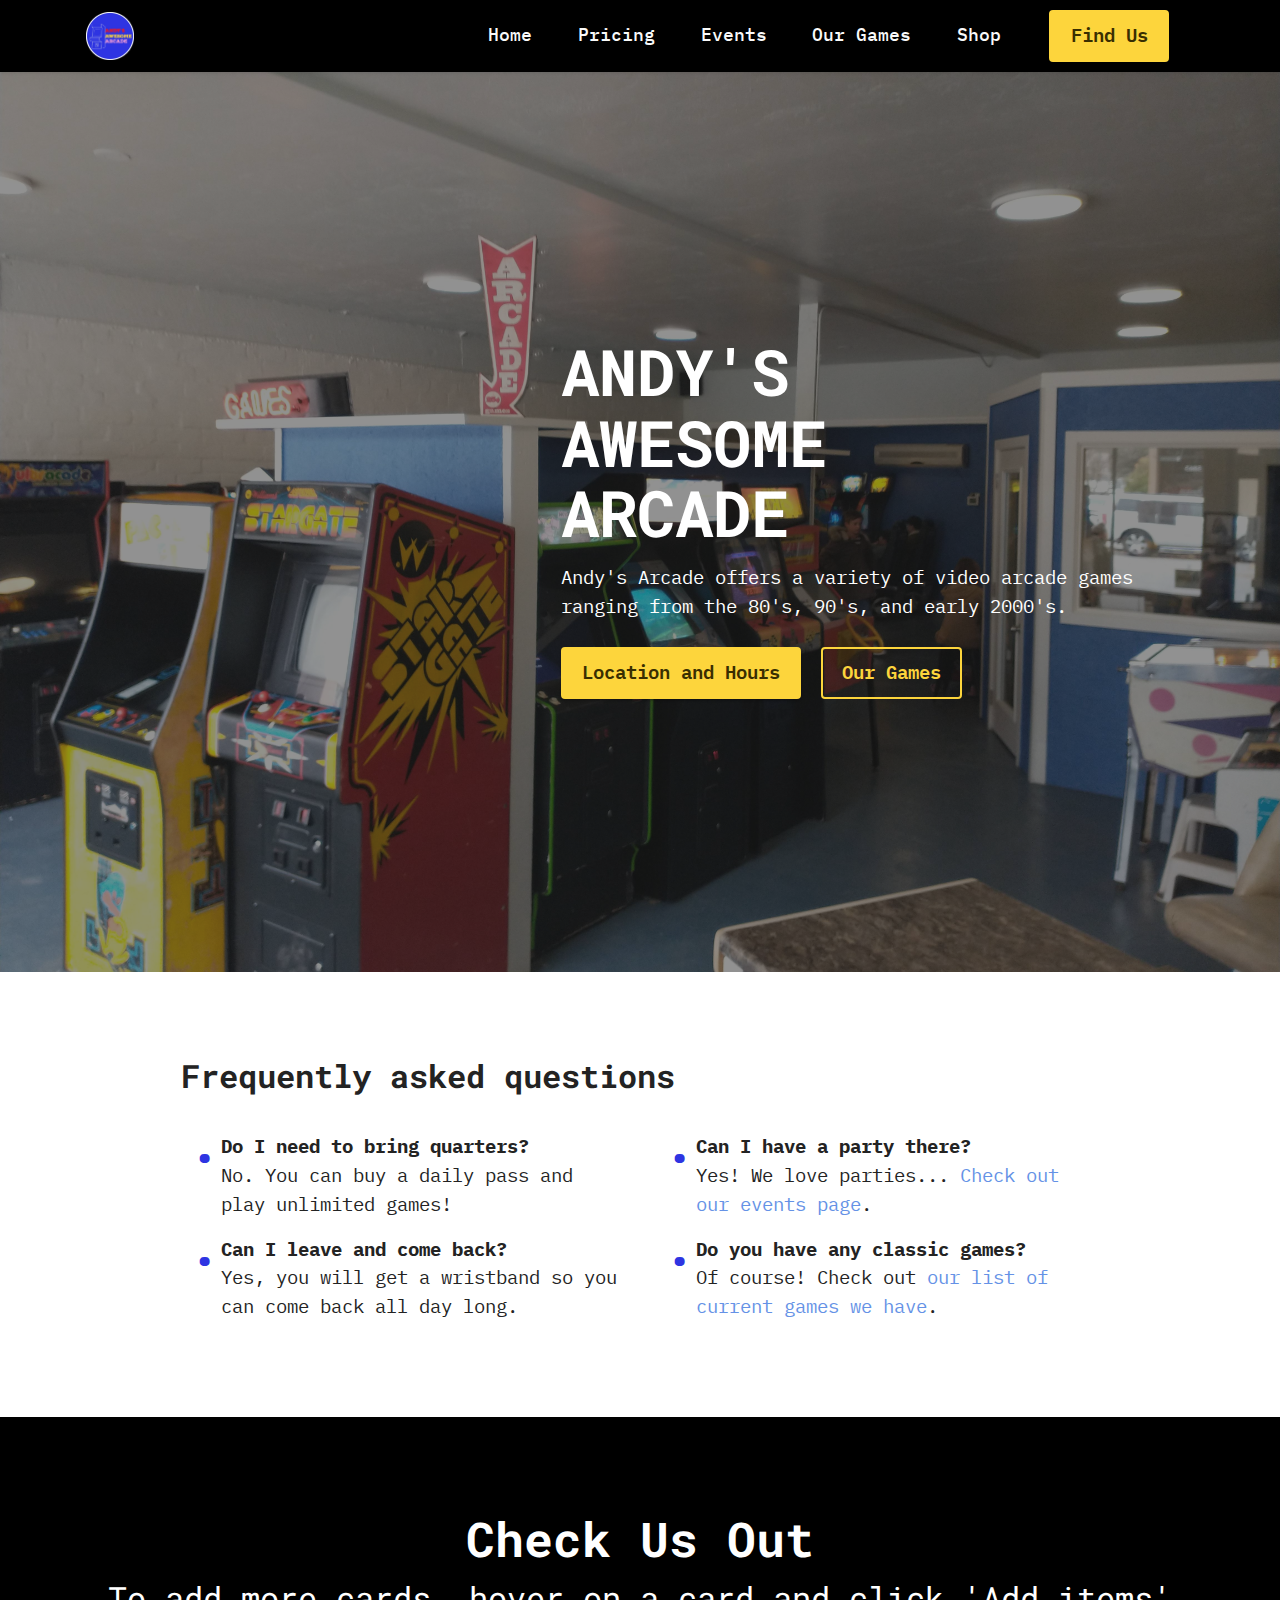
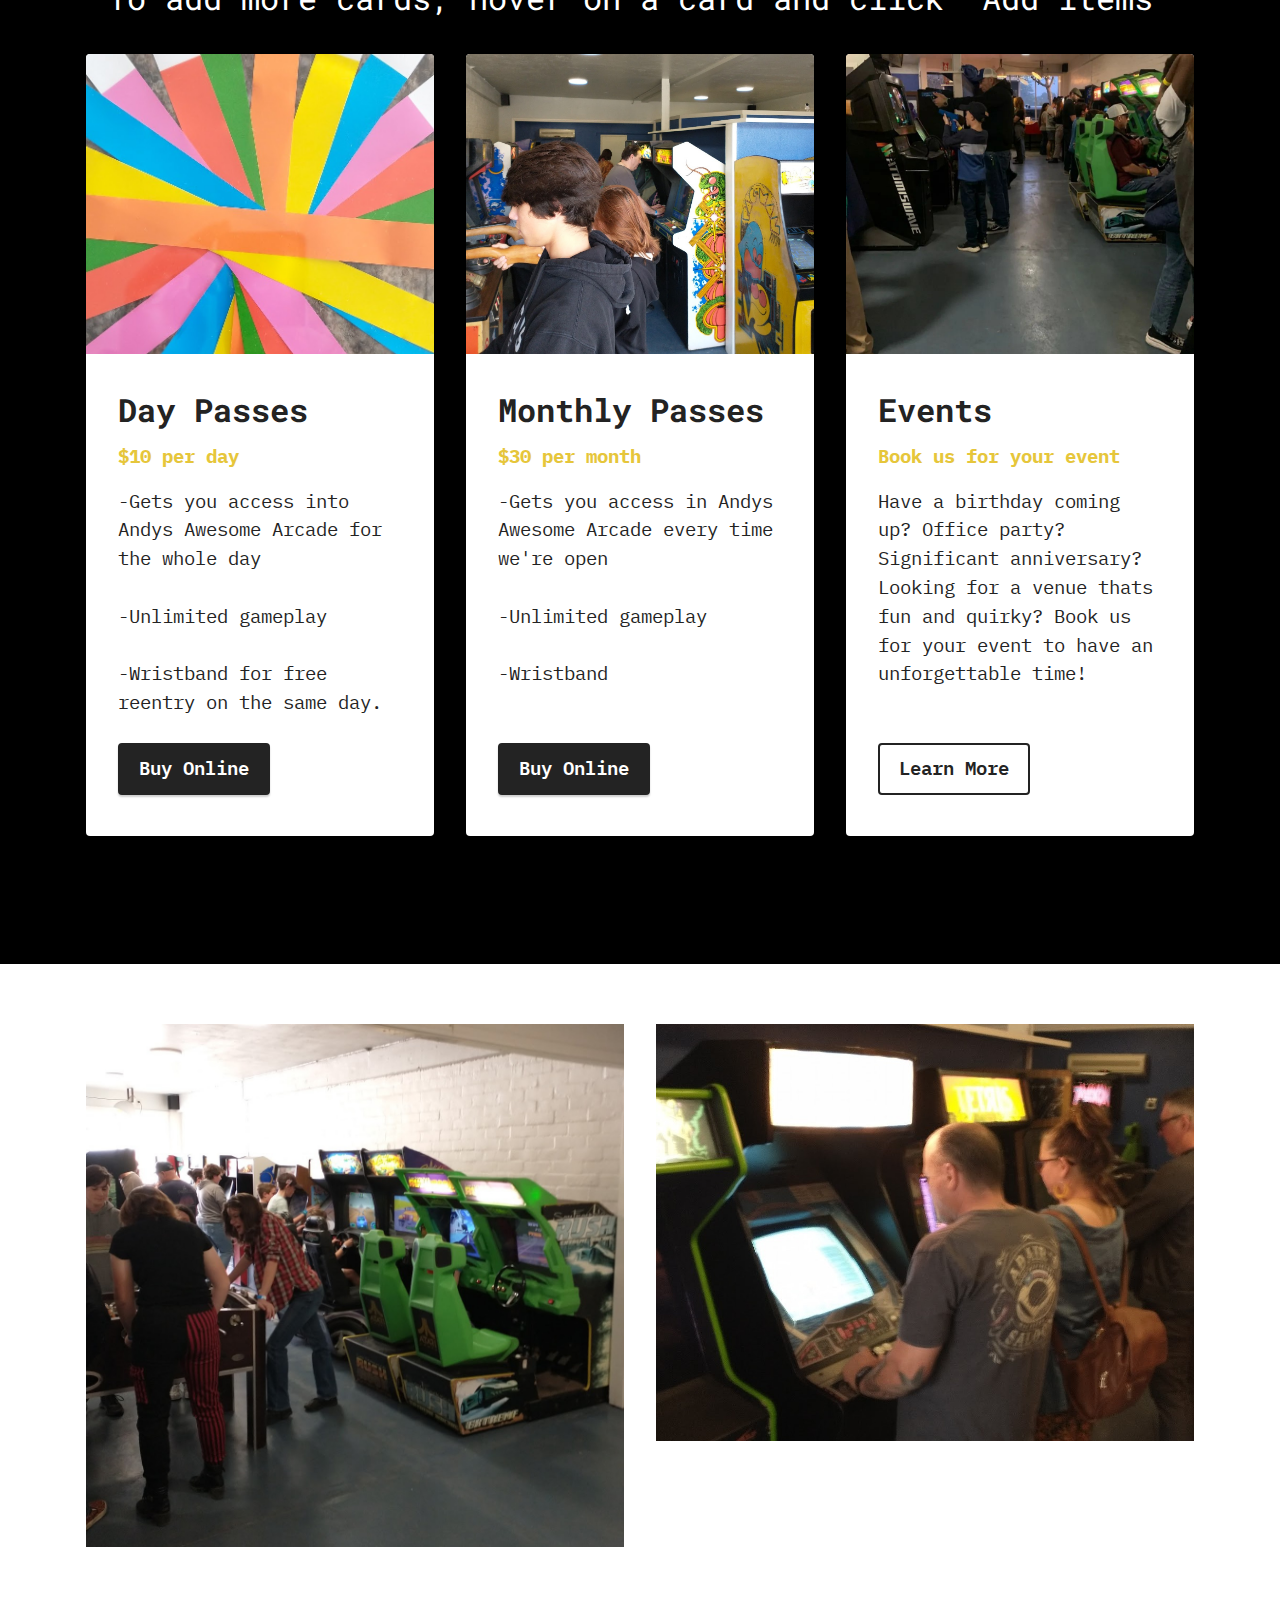
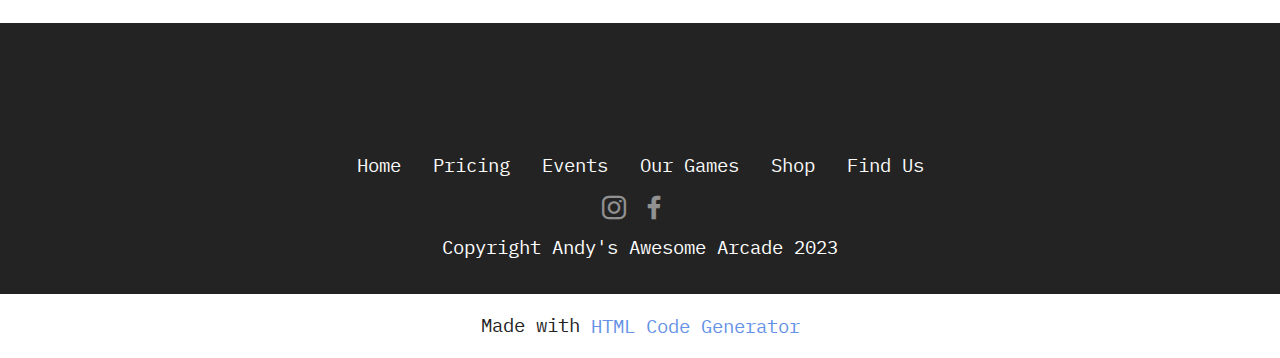
==== commit a68175b5: "ham" ====
--- a/index.html
+++ b/index.html
@@ -51,11 +51,11 @@
             </button>
             <div class="collapse navbar-collapse" id="navbarSupportedContent">
                 <ul class="navbar-nav nav-dropdown" data-app-modern-menu="true"><li class="nav-item"><a class="nav-link link text-white text-primary display-4" href="index.html">Home</a></li>
-                    <li class="nav-item"><a class="nav-link link text-white text-primary display-4" href="pricing.html">Pricing</a></li><li class="nav-item"><a class="nav-link link text-white text-primary display-4" href="events.html">Events</a></li><li class="nav-item"><a class="nav-link link text-white text-primary display-4" href="our-games.html">Our Games</a></li>
+                    <li class="nav-item"><a class="nav-link link text-white text-primary display-4" href="page3.html">Pricing</a></li><li class="nav-item"><a class="nav-link link text-white text-primary display-4" href="page4.html">Events</a></li><li class="nav-item"><a class="nav-link link text-white text-primary display-4" href="page5.html">Our Games</a></li>
                     <li class="nav-item"><a class="nav-link link text-white text-primary display-4" href="shop.html">Shop</a>
                     </li></ul>
                 
-                <div class="navbar-buttons mbr-section-btn"><a class="btn btn-warning display-7" href="find-us.html">Find Us</a></div>
+                <div class="navbar-buttons mbr-section-btn"><a class="btn btn-warning display-7" href="https://mobiri.se">Find Us</a></div>
             </div>
         </div>
     </nav>
@@ -236,7 +236,7 @@
             </div>
         </div>
     </div>
-</section><section class="display-7" style="padding: 0;align-items: center;justify-content: center;flex-wrap: wrap;    align-content: center;display: flex;position: relative;height: 4rem;"><a href="https://mobiri.se/2667742" style="flex: 1 1;height: 4rem;position: absolute;width: 100%;z-index: 1;"><img alt="" style="height: 4rem;" src="[data-uri]"></a><p style="margin: 0;text-align: center;" class="display-7">Made with &#8204;</p><a style="z-index:1" href="https://mobirise.com/builder/easiest-website-builder.html">WYSIWYG HTML Editor</a></section><script src="assets/bootstrap/js/bootstrap.bundle.min.js"></script>  <script src="assets/smoothscroll/smooth-scroll.js"></script>  <script src="assets/ytplayer/index.js"></script>  <script src="assets/dropdown/js/navbar-dropdown.js"></script>  <script src="assets/theme/js/script.js"></script>  
+</section><section class="display-7" style="padding: 0;align-items: center;justify-content: center;flex-wrap: wrap;    align-content: center;display: flex;position: relative;height: 4rem;"><a href="https://mobiri.se/2667742" style="flex: 1 1;height: 4rem;position: absolute;width: 100%;z-index: 1;"><img alt="" style="height: 4rem;" src="[data-uri]"></a><p style="margin: 0;text-align: center;" class="display-7">Made with  &#8204;</p><a style="z-index:1" href="https://mobirise.com/builder/landing-page-software.html">HTML Code Generator</a></section><script src="assets/bootstrap/js/bootstrap.bundle.min.js"></script>  <script src="assets/smoothscroll/smooth-scroll.js"></script>  <script src="assets/ytplayer/index.js"></script>  <script src="assets/dropdown/js/navbar-dropdown.js"></script>  <script src="assets/theme/js/script.js"></script>  
   
   
 </body>
--- a/assets/mobirise/css/mbr-additional.css
+++ b/assets/mobirise/css/mbr-additional.css
@@ -960,7 +960,7 @@
   width: 30px;
   height: 2px;
   border-right: 5px;
-  background-color: #000000;
+  background-color: #e6c63b;
 }
 .cid-sFCw1qGFAI button.navbar-toggler .hamburger span:nth-child(1) {
   top: 0;
@@ -1520,7 +1520,7 @@
   width: 30px;
   height: 2px;
   border-right: 5px;
-  background-color: #000000;
+  background-color: #e6c63b;
 }
 .cid-sFCw1qGFAI button.navbar-toggler .hamburger span:nth-child(1) {
   top: 0;
@@ -1982,7 +1982,7 @@
   width: 30px;
   height: 2px;
   border-right: 5px;
-  background-color: #000000;
+  background-color: #e6c63b;
 }
 .cid-sFCw1qGFAI button.navbar-toggler .hamburger span:nth-child(1) {
   top: 0;
@@ -2536,7 +2536,7 @@
   width: 30px;
   height: 2px;
   border-right: 5px;
-  background-color: #000000;
+  background-color: #e6c63b;
 }
 .cid-sFCw1qGFAI button.navbar-toggler .hamburger span:nth-child(1) {
   top: 0;
@@ -3065,7 +3065,7 @@
   width: 30px;
   height: 2px;
   border-right: 5px;
-  background-color: #000000;
+  background-color: #e6c63b;
 }
 .cid-sFCw1qGFAI button.navbar-toggler .hamburger span:nth-child(1) {
   top: 0;
@@ -3590,7 +3590,7 @@
   width: 30px;
   height: 2px;
   border-right: 5px;
-  background-color: #000000;
+  background-color: #e6c63b;
 }
 .cid-sFCw1qGFAI button.navbar-toggler .hamburger span:nth-child(1) {
   top: 0;
--- a/assets/mobirise/css/mbr-additional.css
+++ b/assets/mobirise/css/mbr-additional.css
@@ -960,7 +960,7 @@
   width: 30px;
   height: 2px;
   border-right: 5px;
-  background-color: #000000;
+  background-color: #e6c63b;
 }
 .cid-sFCw1qGFAI button.navbar-toggler .hamburger span:nth-child(1) {
   top: 0;
@@ -1520,7 +1520,7 @@
   width: 30px;
   height: 2px;
   border-right: 5px;
-  background-color: #000000;
+  background-color: #e6c63b;
 }
 .cid-sFCw1qGFAI button.navbar-toggler .hamburger span:nth-child(1) {
   top: 0;
@@ -1982,7 +1982,7 @@
   width: 30px;
   height: 2px;
   border-right: 5px;
-  background-color: #000000;
+  background-color: #e6c63b;
 }
 .cid-sFCw1qGFAI button.navbar-toggler .hamburger span:nth-child(1) {
   top: 0;
@@ -2536,7 +2536,7 @@
   width: 30px;
   height: 2px;
   border-right: 5px;
-  background-color: #000000;
+  background-color: #e6c63b;
 }
 .cid-sFCw1qGFAI button.navbar-toggler .hamburger span:nth-child(1) {
   top: 0;
@@ -3065,7 +3065,7 @@
   width: 30px;
   height: 2px;
   border-right: 5px;
-  background-color: #000000;
+  background-color: #e6c63b;
 }
 .cid-sFCw1qGFAI button.navbar-toggler .hamburger span:nth-child(1) {
   top: 0;
@@ -3590,7 +3590,7 @@
   width: 30px;
   height: 2px;
   border-right: 5px;
-  background-color: #000000;
+  background-color: #e6c63b;
 }
 .cid-sFCw1qGFAI button.navbar-toggler .hamburger span:nth-child(1) {
   top: 0;
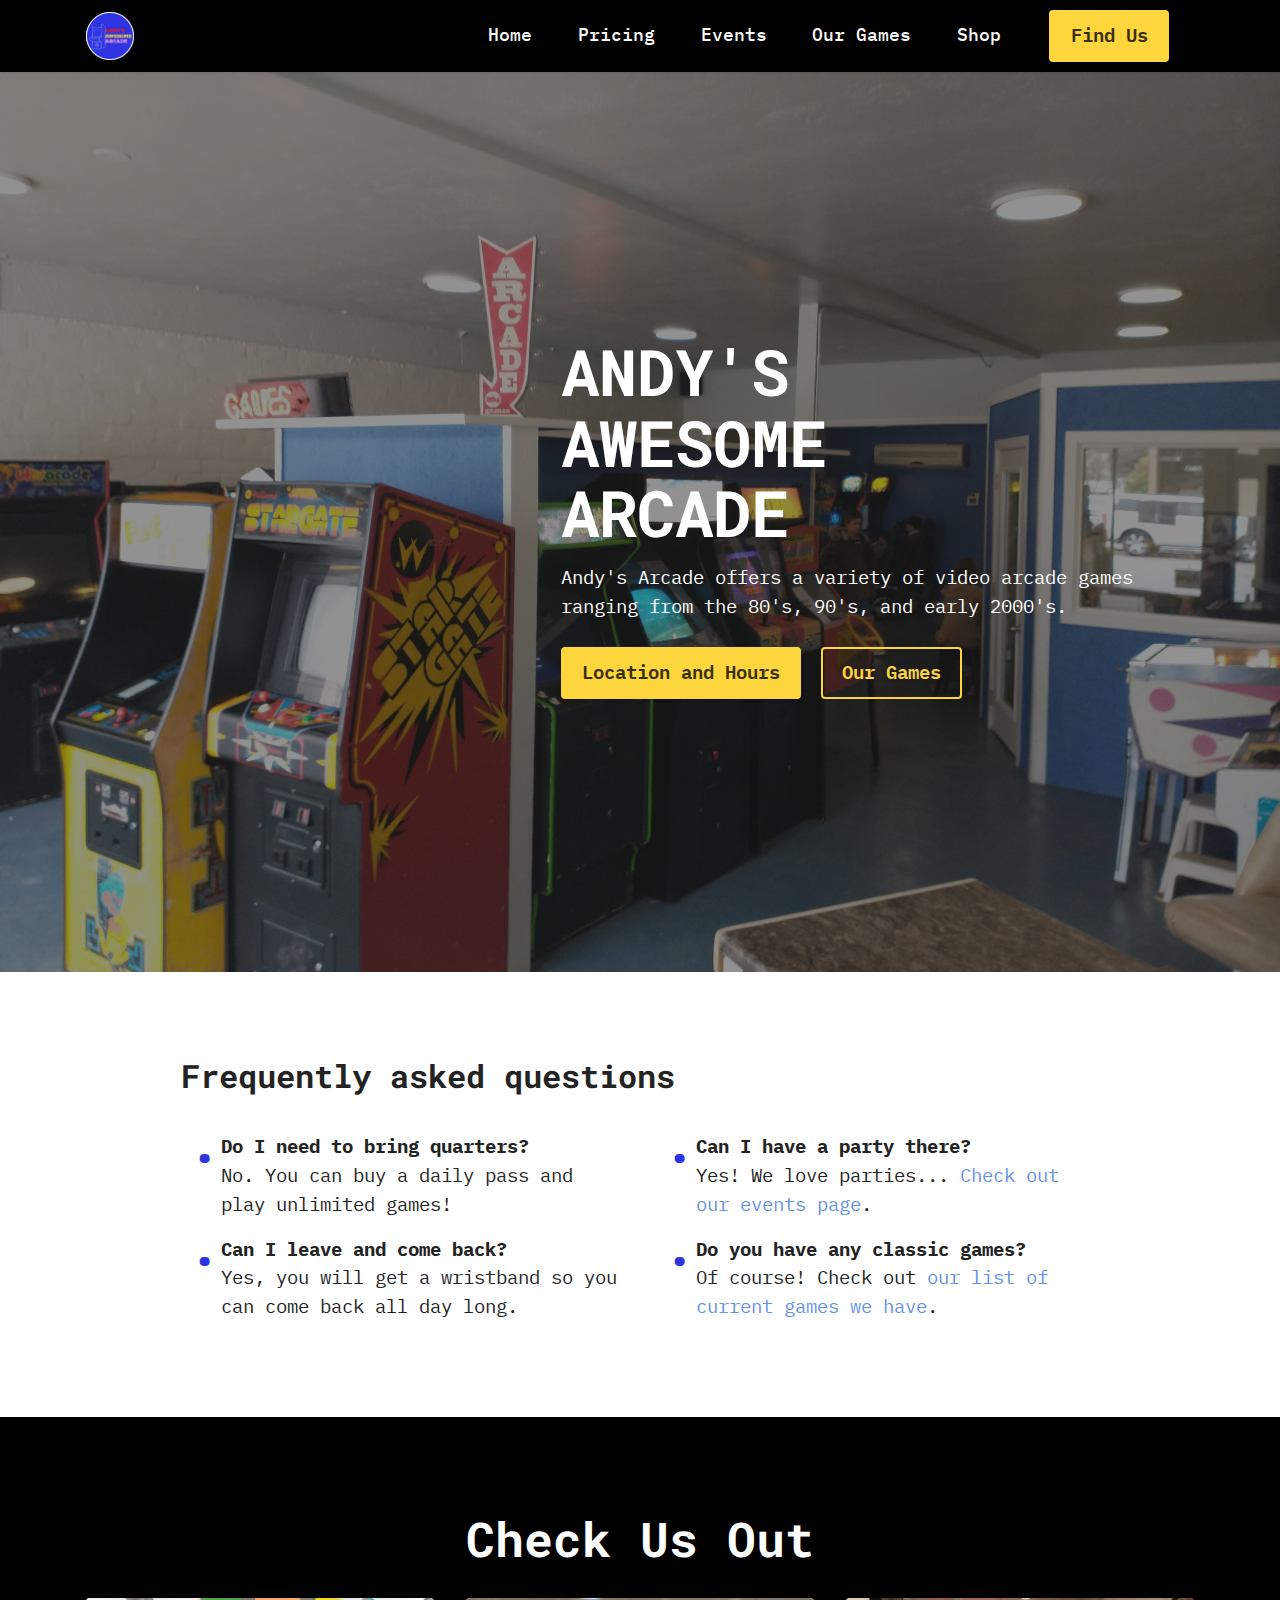
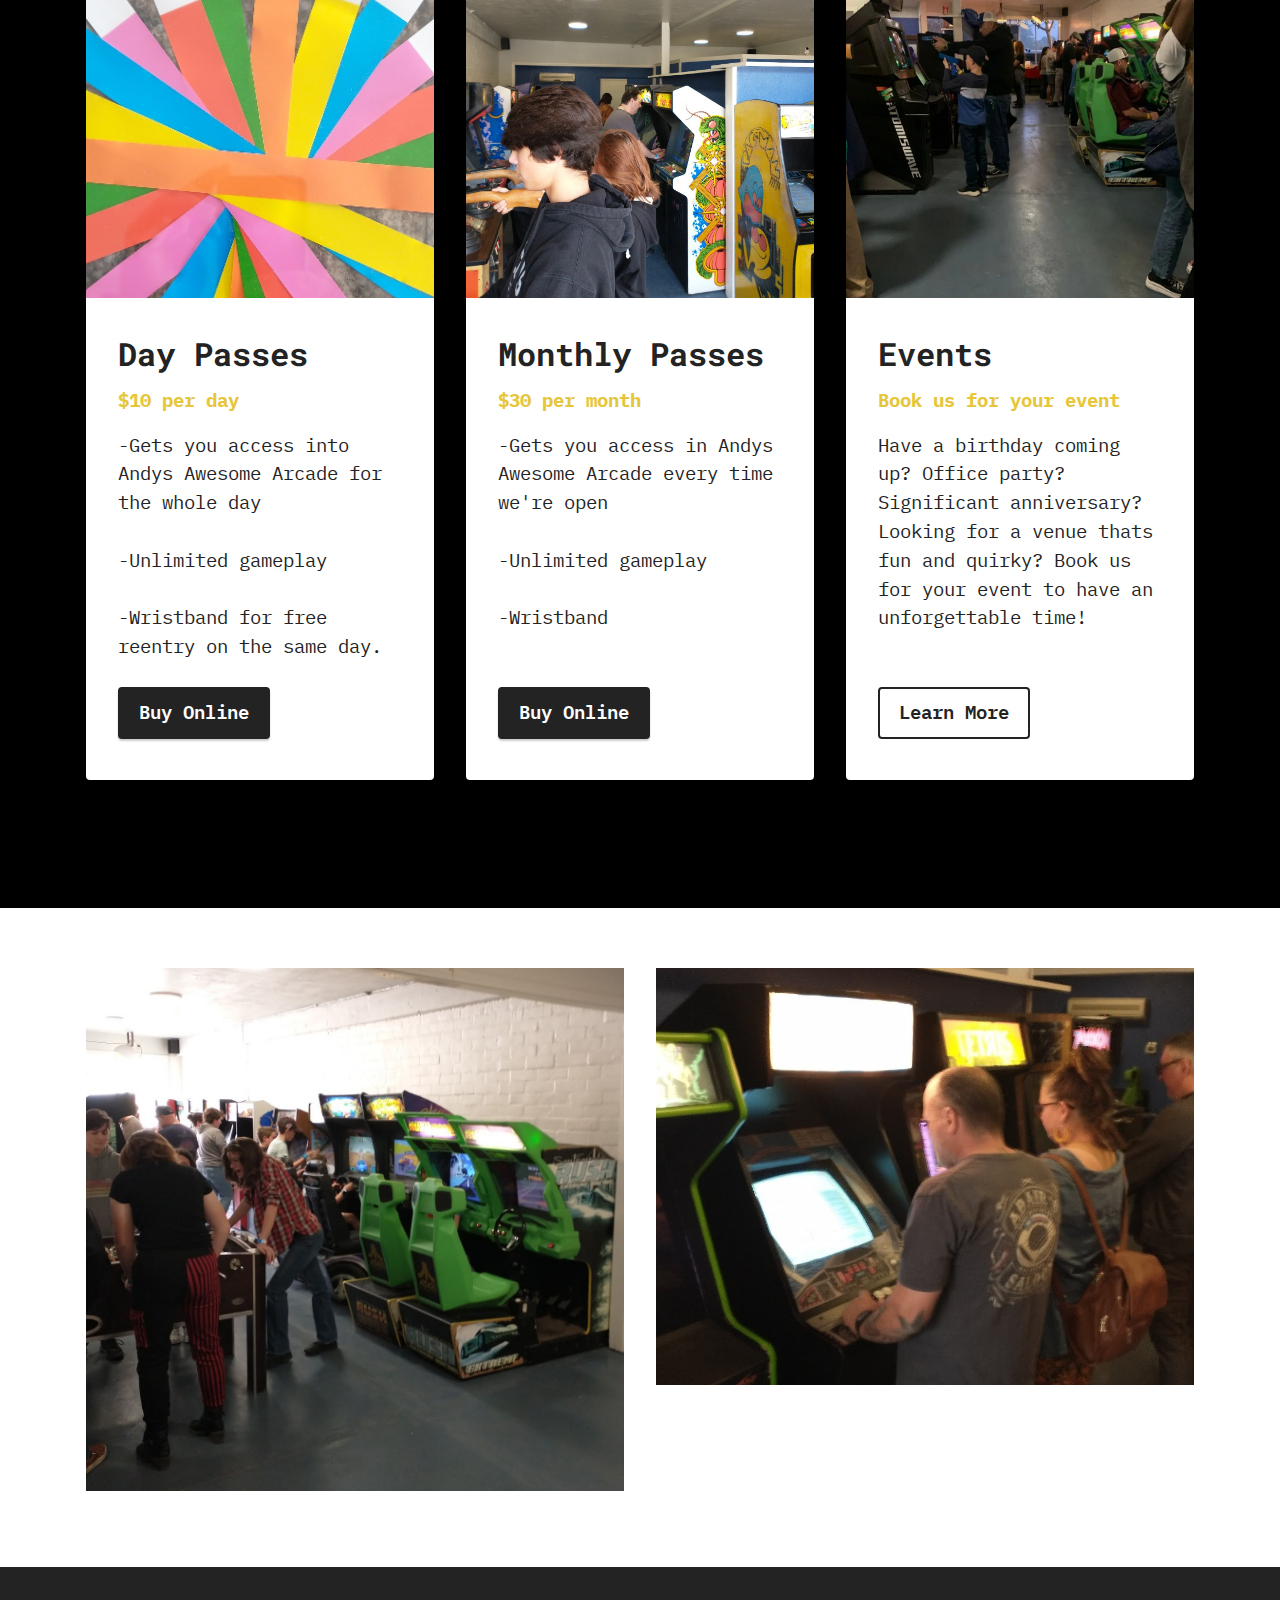
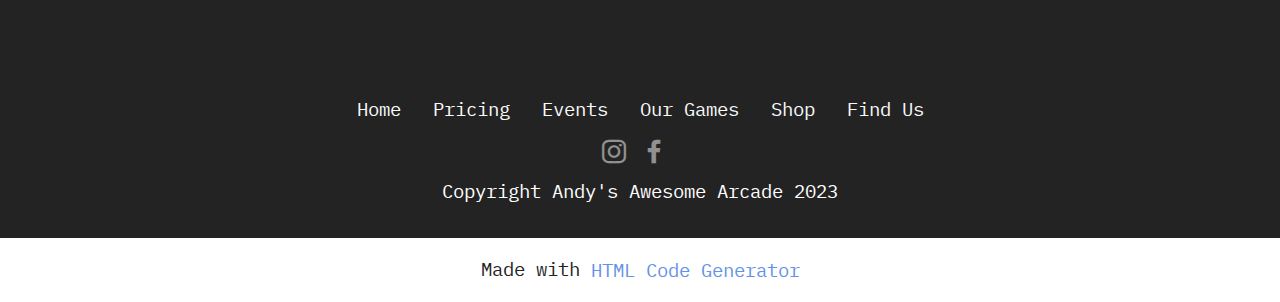
==== commit a3c2377e: "find us" ====
--- a/index.html
+++ b/index.html
@@ -51,11 +51,11 @@
             </button>
             <div class="collapse navbar-collapse" id="navbarSupportedContent">
                 <ul class="navbar-nav nav-dropdown" data-app-modern-menu="true"><li class="nav-item"><a class="nav-link link text-white text-primary display-4" href="index.html">Home</a></li>
-                    <li class="nav-item"><a class="nav-link link text-white text-primary display-4" href="page3.html">Pricing</a></li><li class="nav-item"><a class="nav-link link text-white text-primary display-4" href="page4.html">Events</a></li><li class="nav-item"><a class="nav-link link text-white text-primary display-4" href="page5.html">Our Games</a></li>
+                    <li class="nav-item"><a class="nav-link link text-white text-primary display-4" href="pricing.html">Pricing</a></li><li class="nav-item"><a class="nav-link link text-white text-primary display-4" href="events.html">Events</a></li><li class="nav-item"><a class="nav-link link text-white text-primary display-4" href="our-games.html">Our Games</a></li>
                     <li class="nav-item"><a class="nav-link link text-white text-primary display-4" href="shop.html">Shop</a>
                     </li></ul>
                 
-                <div class="navbar-buttons mbr-section-btn"><a class="btn btn-warning display-7" href="https://mobiri.se">Find Us</a></div>
+                <div class="navbar-buttons mbr-section-btn"><a class="btn btn-warning display-7" href="find-us.html">Find Us</a></div>
             </div>
         </div>
     </nav>
@@ -122,8 +122,6 @@
     <div class="container">
         <div class="mbr-section-head">
             <h4 class="mbr-section-title mbr-fonts-style align-center mb-0 display-2"><strong>Check Us Out</strong></h4>
-            <h5 class="mbr-section-subtitle mbr-fonts-style align-center mb-0 mt-2 display-5">To add more cards, hover on a card and
-                click 'Add items'</h5>
         </div>
         <div class="row mt-4">
             <div class="item features-image сol-12 col-md-6 col-lg-4">
@@ -162,7 +160,7 @@
                         <h6 class="item-subtitle mbr-fonts-style mt-1 display-7"><strong>Book us for your event</strong></h6>
                         <p class="mbr-text mbr-fonts-style mt-3 display-7">Have a birthday coming up? Office party? Significant anniversary? Looking for a venue thats fun and quirky? Book us for your event to have an unforgettable time!  <br></p>
                     </div>
-                    <div class="mbr-section-btn item-footer mt-2"><a href="page4.html" class="btn item-btn btn-black-outline display-7" target="_blank">Learn More</a></div>
+                    <div class="mbr-section-btn item-footer mt-2"><a href="events.html" class="btn item-btn btn-black-outline display-7" target="_blank">Learn More</a></div>
                 </div>
             </div>
 
